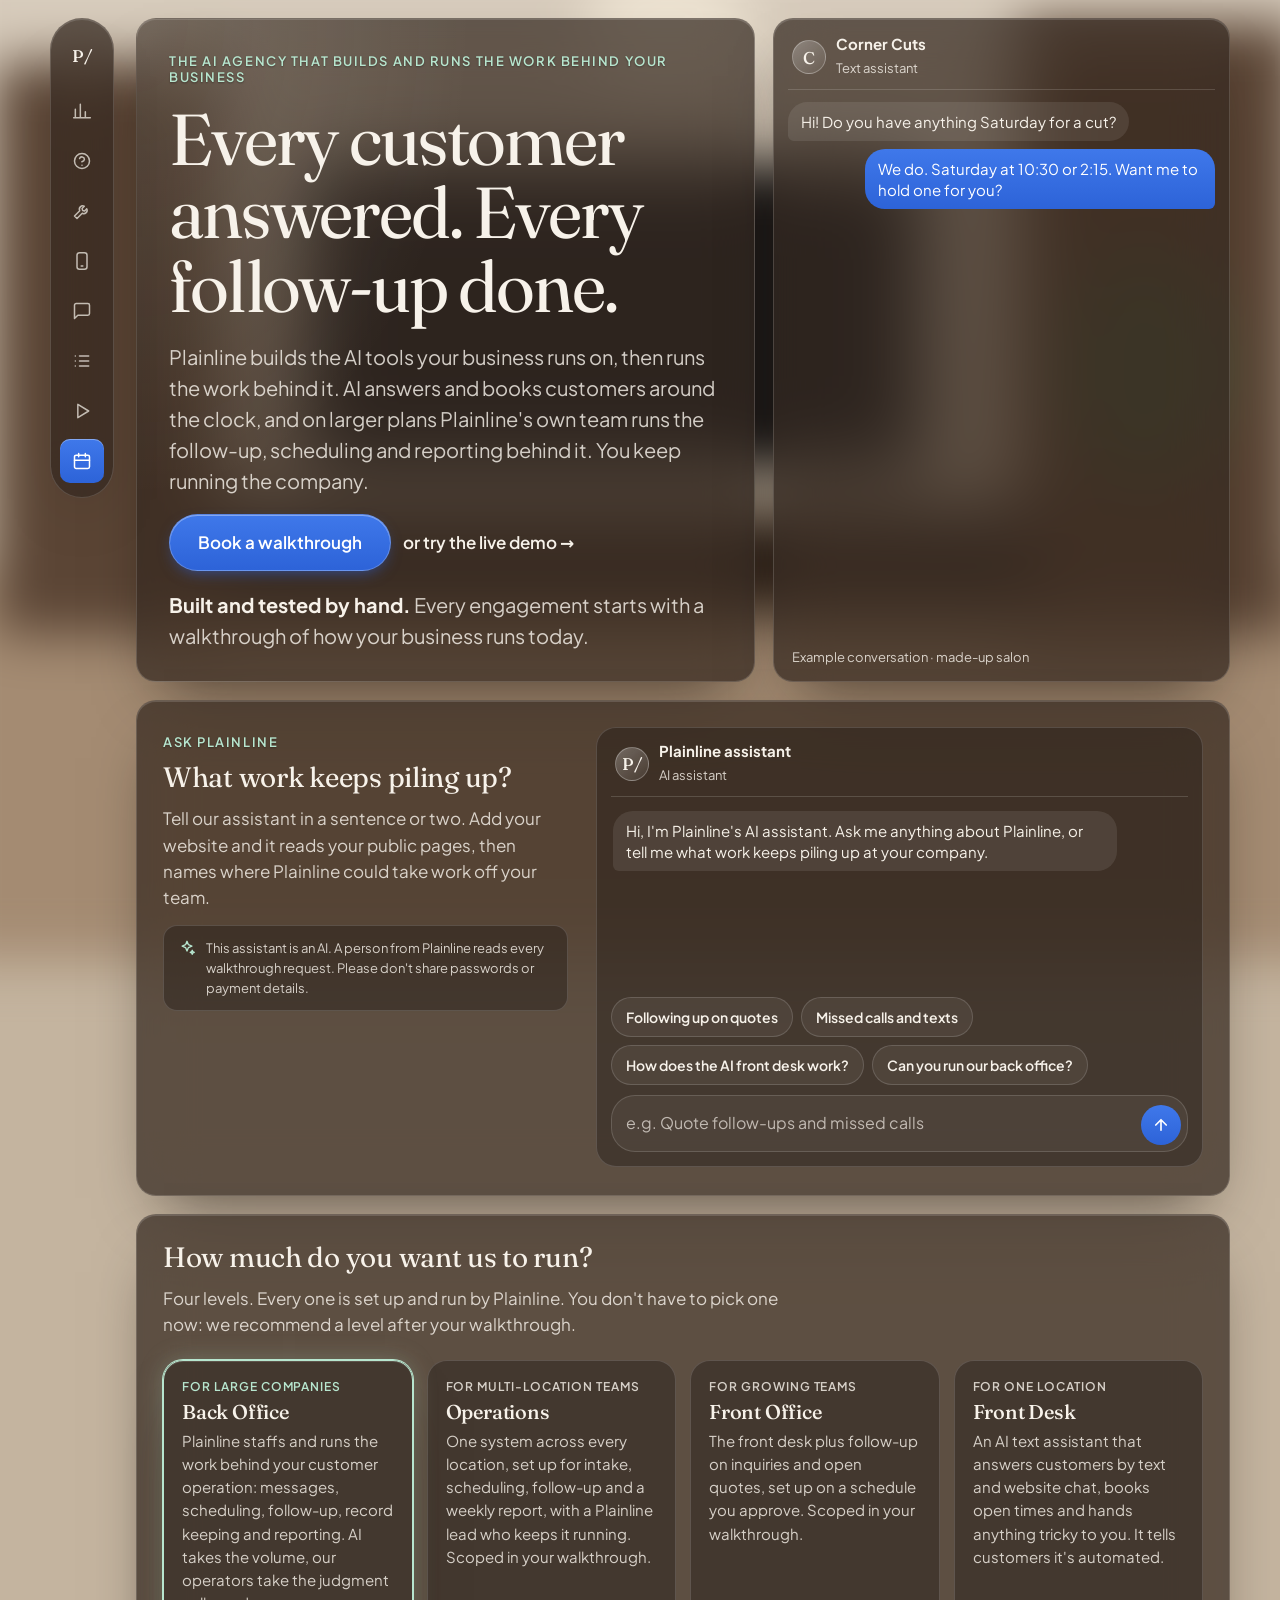
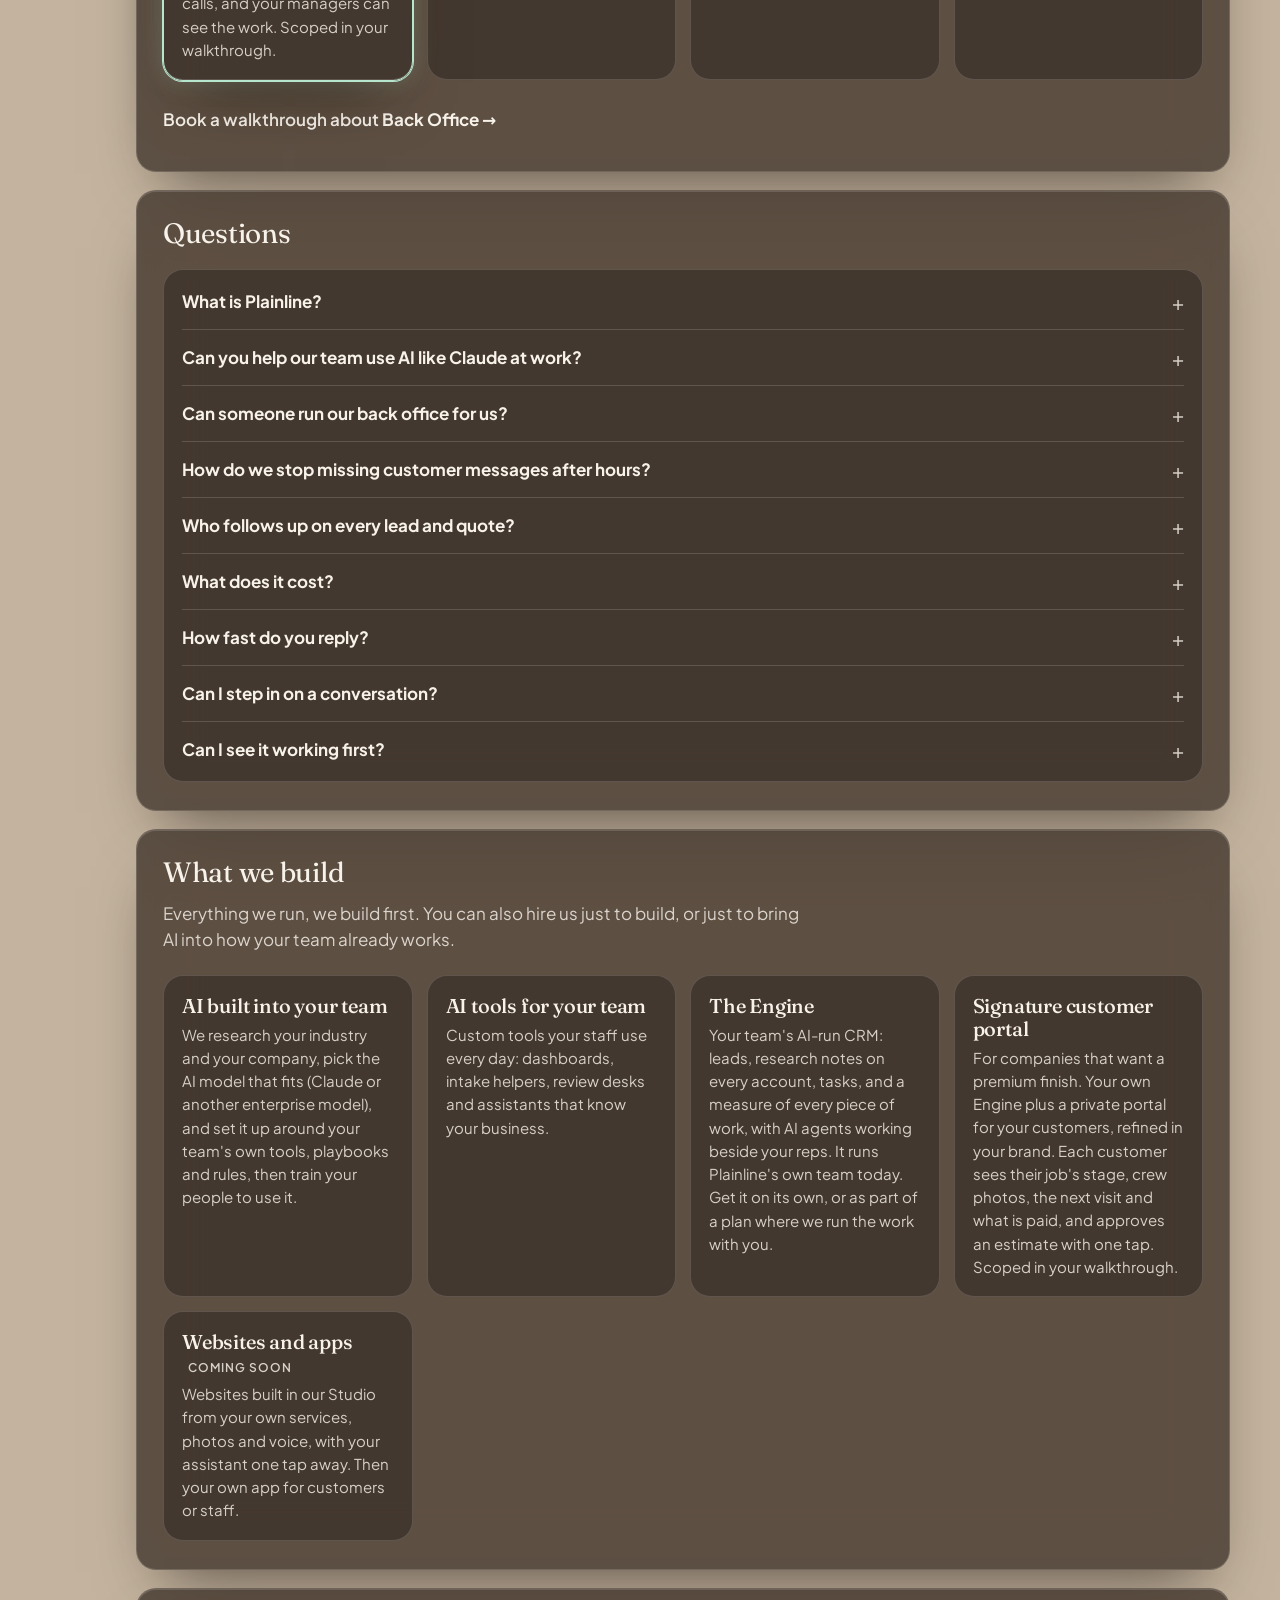
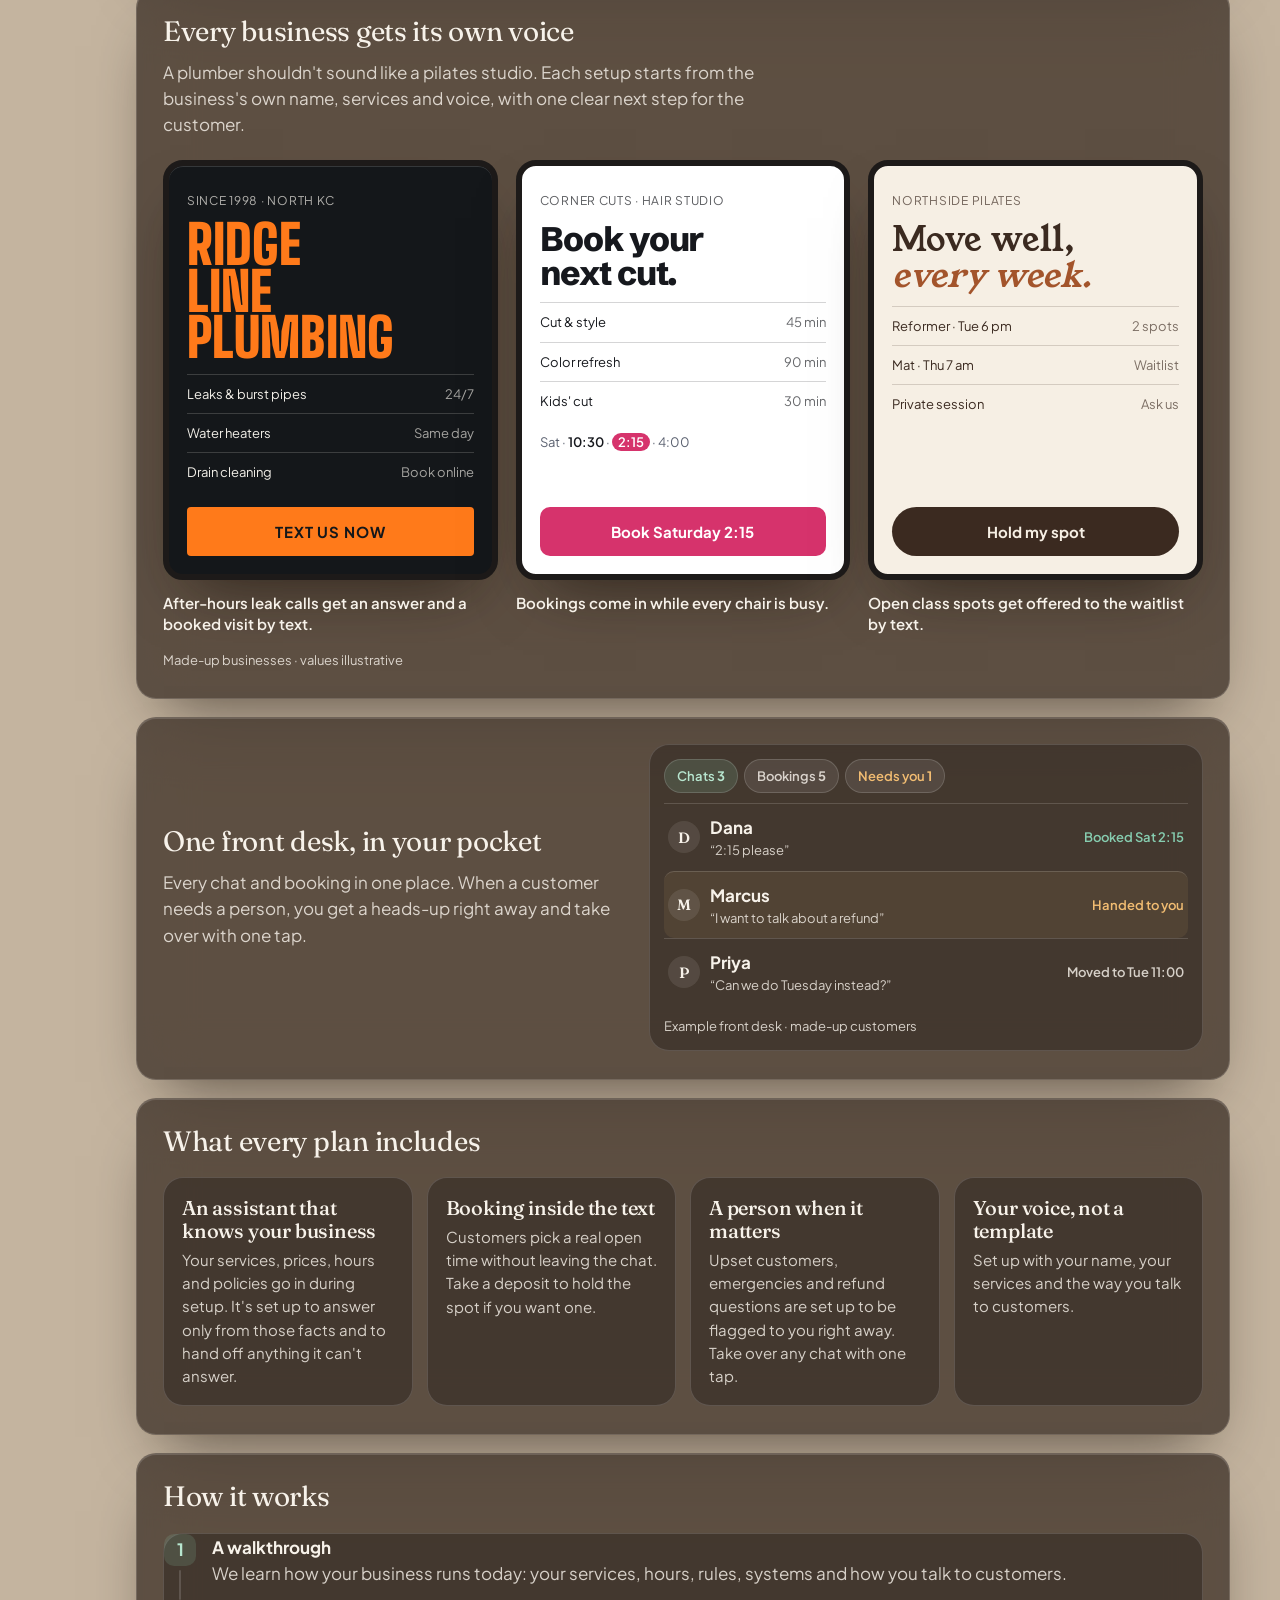
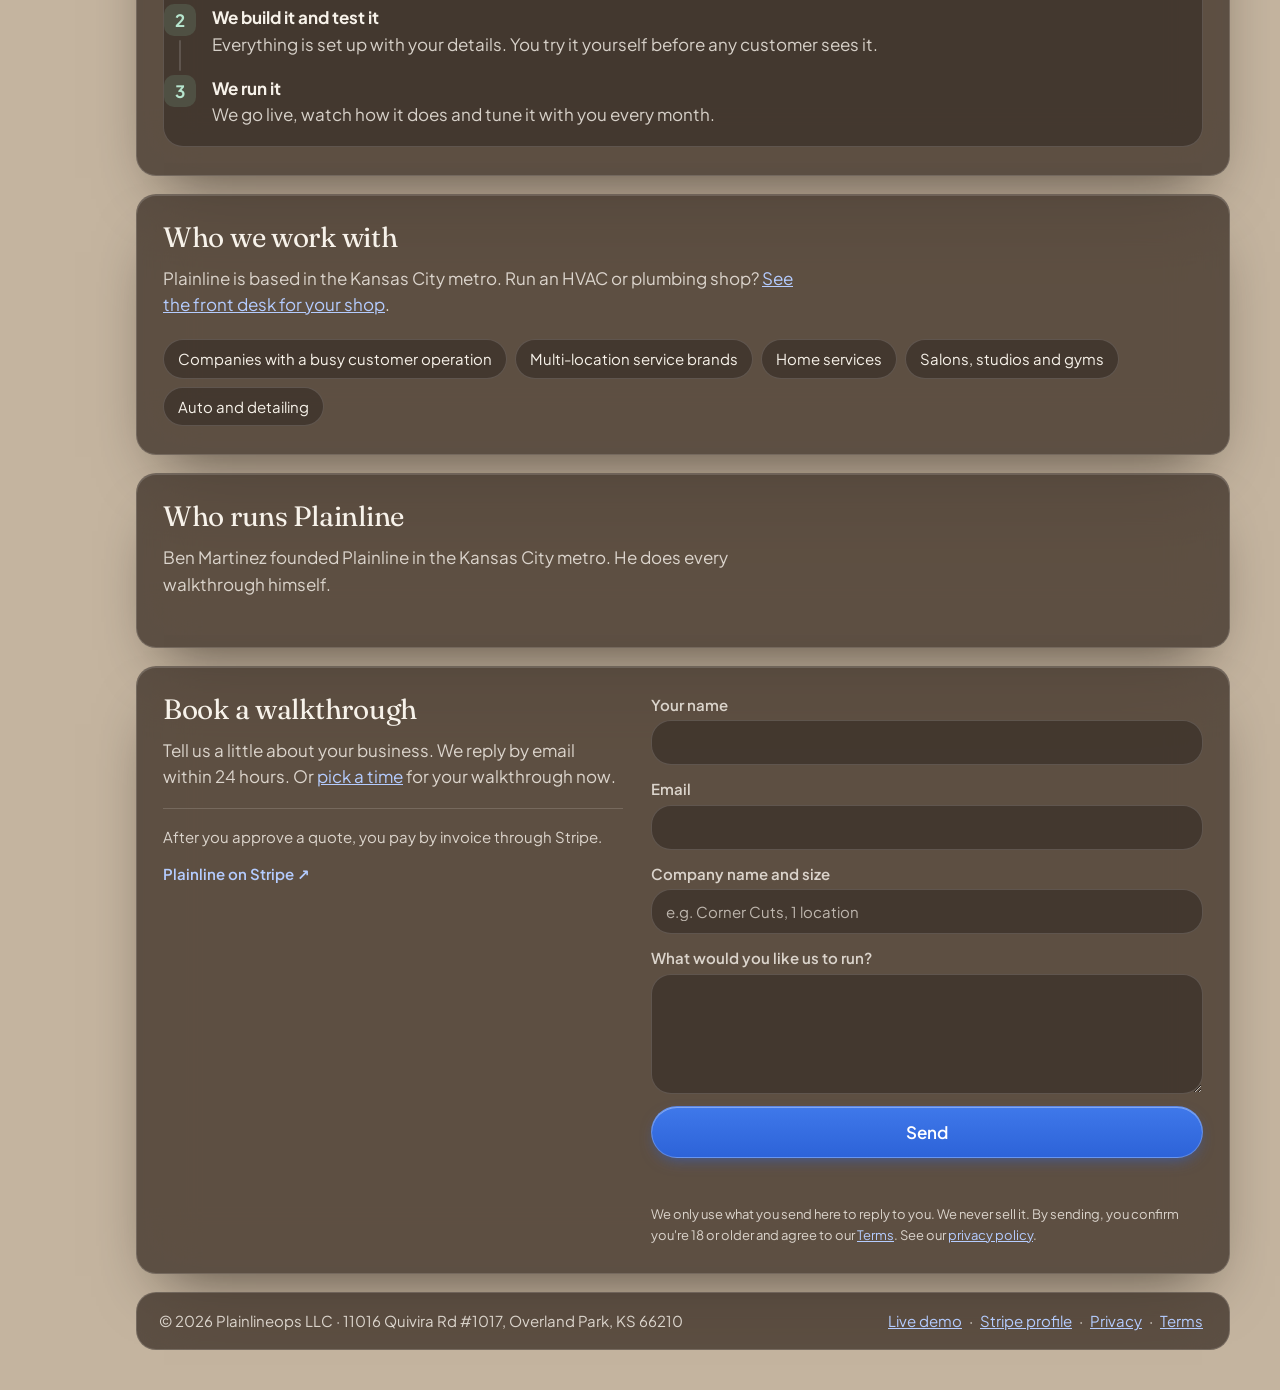
==== index.html @ f8f84204 "Founder block: review fixes (no after-go-live promise, hide tests/ from deploy, site-wide privacy sc" ====
<!doctype html>
<html lang="en">
<head>
<meta charset="utf-8">
<meta name="viewport" content="width=device-width,initial-scale=1,viewport-fit=cover">
<meta name="theme-color" content="#c4b49f" media="(prefers-color-scheme: light)">
<meta name="theme-color" content="#3a3029" media="(prefers-color-scheme: dark)">
<meta name="description" content="Plainline is an AI agency. We build the tools your business runs on and run the work behind it: every customer answered, every follow-up done, from one front desk to a whole back office.">
<link rel="icon" href="data:image/svg+xml,%3Csvg xmlns='http://www.w3.org/2000/svg' viewBox='0 0 32 32'%3E%3Crect width='32' height='32' rx='8' fill='%232d63d8'/%3E%3Cpath d='M9 22V10h7a4 4 0 0 1 0 8h-7' stroke='white' stroke-width='3' fill='none'/%3E%3C/svg%3E">
<title>Plainline · The AI agency that builds and runs your operations</title>
<link rel="canonical" href="https://plainlineops.com/">
<link rel="manifest" href="/manifest.webmanifest">
<link rel="apple-touch-icon" href="/icons/apple-touch-icon.png">
<meta property="og:type" content="website">
<meta property="og:site_name" content="Plainline">
<meta property="og:url" content="https://plainlineops.com/">
<meta property="og:title" content="Plainline · The AI agency that builds and runs your operations">
<meta property="og:description" content="Plainline is an AI agency. We build the tools your business runs on and run the work behind it: every customer answered, every follow-up done, from one front desk to a whole back office.">
<meta property="og:image" content="https://plainlineops.com/og.png">
<meta property="og:image:alt" content="Plainline: AI text assistants for local businesses, set up for you">
<meta name="twitter:card" content="summary_large_image">
<meta name="twitter:title" content="Plainline · The AI agency that builds and runs your operations">
<meta name="twitter:description" content="Plainline is an AI agency. We build the tools your business runs on and run the work behind it: every customer answered, every follow-up done, from one front desk to a whole back office.">
<script defer src="/_vercel/insights/script.js"></script>
<script type="application/ld+json">{"@context":"https://schema.org","@type":"Organization","name":"Plainline","url":"https://plainlineops.com/","logo":"https://plainlineops.com/icons/icon-512.png","sameAs":["https://stripe.com/@plainline"],"founder":{"@type":"Person","name":"Ben Martinez","jobTitle":"Founder"},"areaServed":{"@type":"Place","name":"Kansas City metropolitan area"},"description":"Plainline is an AI agency based in the Kansas City metro. It brings AI into how a company's team works, builds AI tools for businesses (websites and apps are coming next) and runs their customer operations, from an AI front desk for one location to a staffed back office for a large company."}</script>
<!-- Answer engines (ChatGPT, Gemini, Claude) quote these. Keep in step with the Questions section below. -->
<script type="application/ld+json">{"@context":"https://schema.org","@type":"FAQPage","mainEntity":[
{"@type":"Question","name":"What is Plainline?","acceptedAnswer":{"@type":"Answer","text":"Plainline is an AI agency. We bring AI into how your team works and build AI tools for it, and websites and apps are coming next. We also run the work behind your business: for one location, an AI front desk that answers customers by text and website chat and books them into open times; for a large company, a back-office team that Plainline staffs and runs."}},
{"@type":"Question","name":"Can you help our team use AI like Claude at work?","acceptedAnswer":{"@type":"Answer","text":"Yes. We research your industry and your company, pick the AI model that fits your work and your rules (Claude or another enterprise model), and set it up with your team's own tools, playbooks and skills. Then we train your people and keep it current."}},
{"@type":"Question","name":"Can someone run our back office for us?","acceptedAnswer":{"@type":"Answer","text":"Yes. On the Back Office plan, Plainline runs the work for you: answering customers, scheduling, following up on leads and quotes, keeping records current and reporting to your managers. AI handles the volume, Plainline's operators handle the judgment calls, and your managers can see the work. What we run is scoped in your walkthrough."}},
{"@type":"Question","name":"How do we stop missing customer messages after hours?","acceptedAnswer":{"@type":"Answer","text":"Plainline is set up to answer texts and website chats right away, day or night, from your own services, hours and policies. It tells customers it's an automated assistant. Anything it can't answer goes to a person, so customers aren't left waiting."}},
{"@type":"Question","name":"Who follows up on every lead and quote?","acceptedAnswer":{"@type":"Answer","text":"From the Front Office plan up, Plainline does. New inquiries and open quotes get a follow-up on a schedule you approve."}},
{"@type":"Question","name":"What does it cost?","acceptedAnswer":{"@type":"Answer","text":"Every engagement is quoted for your company after a walkthrough and our research on your business. We don't publish prices."}},
{"@type":"Question","name":"How fast do you reply?","acceptedAnswer":{"@type":"Answer","text":"We reply to every message within 24 hours, and often sooner. We answer you by email."}},
{"@type":"Question","name":"Can I step in on a conversation?","acceptedAnswer":{"@type":"Answer","text":"Yes. You can read every conversation and take over any of them. Plainline is also set up to hand off on its own when a customer needs a person."}},
{"@type":"Question","name":"Can I see it working first?","acceptedAnswer":{"@type":"Answer","text":"Yes. The live demo at plainlineops.com/demo lets you text as a customer and watch the front desk side at the same time."}}]}</script>
<link rel="stylesheet" href="/fonts/plainline.css">
<link rel="stylesheet" href="/fonts/voice-bold.css">
<link rel="stylesheet" href="/fonts/voice-clean.css">
<link rel="stylesheet" href="/fonts/voice-warm.css">
<style>:root{--ease:cubic-bezier(.2,.8,.2,1);--t-fast:200ms;--t-panel:320ms}

/* Same tokens as the demo (demo.html) so the site and the demo read as one product.
   Look (Ben, Oct 31): Ben's Desk. Smoked warm glass over a blurred room drawn in CSS (no photos, no AI imagery),
   light ink on the glass, Fraunces headings, blue pill buttons, sage and amber accents. */
:root{
  --wall:#d9cebf; --wall-2:#c4b49f; --wood:#5b4535; --wood-2:#33261d; --floor:#a48b72; --screen:#1d1a19;
  --bg:var(--wall-2); --glass:rgba(52,41,34,.72); --surface:rgba(18,14,12,.34); --sunk:rgba(255,255,255,.09);
  --ink:#f7f2ea; --muted:rgba(247,242,234,.82); --line:rgba(255,255,255,.15); --line-hi:rgba(255,255,255,.28);
  --accent:#3f78ea; --accent-ink:#ffffff; --accent-soft:rgba(134,205,176,.16); --link:#b4ccff;
  --blue:#3f78ea; --blue-2:#2d63d8; --green:#b7e6cf; --warn:#f2bd72; --ok:#86cdb0;
  --rail:rgba(52,41,34,.72); --rail-ink:rgba(247,242,234,.72); --go-ink:#ffffff;
  --blur:blur(28px) saturate(140%);
  --shadow:inset 0 1px 0 rgba(255,255,255,.14),0 30px 60px -28px rgba(20,12,6,.65);
  --shadow-hi:inset 0 1px 0 rgba(255,255,255,.2),0 36px 70px -26px rgba(20,12,6,.8);
  --f-display:"Fraunces", Georgia, "Times New Roman", serif;
  --f-body:"Plus Jakarta Sans", "Segoe UI", system-ui, sans-serif;
}
@media (prefers-color-scheme: dark){:root:not([data-theme="light"]){
  --wall:#4a4038; --wall-2:#3a3029; --wood:#2c211a; --wood-2:#17110d; --floor:#3b2f26; --screen:#0c0b0a;
  --glass:rgba(22,18,16,.66); --surface:rgba(8,6,5,.4); --rail:rgba(22,18,16,.66); color-scheme:dark}}
:root[data-theme="dark"]{
  --wall:#4a4038; --wall-2:#3a3029; --wood:#2c211a; --wood-2:#17110d; --floor:#3b2f26; --screen:#0c0b0a;
  --glass:rgba(22,18,16,.66); --surface:rgba(8,6,5,.4); --rail:rgba(22,18,16,.66); color-scheme:dark}
*{box-sizing:border-box}
body{margin:0;background:var(--bg);color:var(--ink);font-family:var(--f-body);font-size:17px;line-height:1.55;
  padding:18px max(16px,env(safe-area-inset-right,0px)) 40px max(16px,env(safe-area-inset-left,0px))}
/* The room behind the glass: soft shapes, blurred, like Ben's Desk */
.room{position:fixed;inset:-60px;z-index:-1;overflow:hidden;filter:blur(26px);pointer-events:none;background:linear-gradient(180deg,var(--wall) 0%,var(--wall-2) 62%,var(--floor) 62%,var(--floor) 100%)}
.room i{position:absolute;display:block}
.room .shelf-l{left:4%;top:12%;width:16%;height:56%;background:var(--wood);border-radius:10px}
.room .shelf-r{right:3%;top:8%;width:20%;height:60%;background:var(--wood);border-radius:10px}
.room .tv{left:26%;top:22%;width:44%;height:30%;background:var(--screen);border-radius:4px}
.room .console{left:20%;top:56%;width:58%;height:10%;background:var(--wood-2);border-radius:4px}
.room .lamp{left:46%;top:2%;width:12%;height:14%;background:#fff6e4;opacity:.55;border-radius:50%}
.room .plant{right:8%;top:30%;width:12%;height:24%;background:#4e5a3e;border-radius:50%;opacity:.7}
section,.hero,.thread,.rail,.dock,footer{-webkit-backdrop-filter:var(--blur);backdrop-filter:var(--blur)}
a{color:var(--link)}
:focus-visible{outline:2px solid var(--link);outline-offset:2px}
.app{max-width:1180px;margin:0 auto;display:grid;grid-template-columns:64px minmax(0,1fr);gap:22px;align-items:start}
.wrap{min-width:0}
h1,h2,h3{font-family:var(--f-display);font-weight:400;letter-spacing:-.01em;line-height:1.15;margin:0}
/* Rail: a smoked-glass pill of section icons, sticky on the left; a row across the top on a phone */
.rail{position:sticky;top:18px;z-index:5;background:var(--rail);border:1px solid var(--line);border-radius:999px;padding:14px 0;display:flex;flex-direction:column;align-items:center;gap:6px;box-shadow:var(--shadow)}
.rail a{width:44px;height:44px;flex:none;border-radius:10px;display:grid;place-items:center;color:var(--rail-ink);text-decoration:none;position:relative;transition:background-color var(--t-fast),color var(--t-fast)}
.rail a:hover,.rail a:focus-visible{color:var(--ink);background:rgba(255,255,255,.1)}
.rail a.logo{color:var(--ink);font:500 17px var(--f-display);margin-bottom:6px}
.rail a.go{color:var(--go-ink);background:linear-gradient(180deg,var(--blue),var(--blue-2));box-shadow:inset 0 1px 0 rgba(255,255,255,.35)}
.rail a:focus-visible{outline-color:#fff}
.rail svg{width:20px;height:20px}
.rail span{position:absolute;left:54px;white-space:nowrap;background:rgba(20,16,13,.92);color:var(--ink);font:600 13px var(--f-body);padding:5px 10px;border-radius:10px;opacity:0;pointer-events:none;transition:opacity var(--t-fast)}
.rail a:hover span,.rail a:focus-visible span{opacity:1}
/* Short screens: the rail scrolls away with the page so its last icons stay reachable */
@media (min-width:641px) and (max-height:560px){.rail{position:static}}
@media (max-width:640px){
  .app{grid-template-columns:minmax(0,1fr);gap:14px}
  .rail{top:8px;flex-direction:row;justify-content:space-between;gap:2px;padding:6px 10px}
  .rail a{width:40px;height:40px}
  .rail a.logo{margin:0 4px 0 0}
  .rail .wide,.rail span{display:none}
  :root{--below-rail:72px}
}
@media (max-width:360px){.rail a{width:36px;height:36px}}
.btn{display:inline-flex;align-items:center;justify-content:center;gap:10px;min-height:48px;border:1px solid rgba(255,255,255,.22);background:linear-gradient(180deg,var(--blue),var(--blue-2));color:#fff;font:inherit;font-size:17px;font-weight:600;border-radius:999px;padding:12px 24px;text-decoration:none;cursor:pointer;
  box-shadow:inset 0 1px 0 rgba(255,255,255,.35),0 6px 16px -6px rgba(45,99,216,.7)}
.btn.ghost{background:rgba(255,255,255,.08);color:var(--ink);border-color:var(--line);box-shadow:none}
.btn:disabled{opacity:.55;cursor:default}
.hero{padding:34px 32px 30px;display:flex;flex-direction:column;gap:18px;max-width:720px;border-radius:20px;box-shadow:var(--shadow);position:relative;overflow:hidden;border:1px solid var(--line);
  background:radial-gradient(90% 120% at 0% 0%,rgba(255,244,222,.14),transparent 60%),var(--glass)}
.hero p{font-size:20px;color:var(--muted);margin:0}
.cta{display:flex;gap:12px;flex-wrap:wrap}
.slots{font-size:15px;color:var(--muted)} .slots b{color:var(--ink)}
/* Each section is one glass window, like the Desk's; cards inside are a darker pane */
section{margin-top:18px;padding:26px 26px 28px;border-radius:20px;background:var(--glass);border:1px solid var(--line);box-shadow:var(--shadow);scroll-margin-top:var(--below-rail,18px)}
@media (max-width:640px){section{padding:20px 16px 22px;border-radius:20px}}
section > h2{font-size:28px;margin-bottom:20px}
.cards{display:grid;grid-template-columns:repeat(auto-fit,minmax(220px,1fr));gap:14px}
.card,.panel{background:var(--surface);border-radius:20px;padding:18px;border:1px solid var(--line)}
.card{transition:transform var(--t-fast),box-shadow var(--t-fast),border-color var(--t-fast)}
.card:hover{transform:translateY(-3px);border-color:var(--line-hi);background:rgba(255,255,255,.06)}
.card h3{font-size:20px;font-weight:500;margin-bottom:6px}
.soon{font:600 12px var(--f-body);letter-spacing:.08em;text-transform:uppercase;color:var(--muted);margin-left:6px;white-space:nowrap}
.tiers .tag{display:block;font:600 12px var(--f-body);letter-spacing:.08em;text-transform:uppercase;color:var(--muted);margin-bottom:6px}
/* Level picker: one green ring glides to the level a visitor taps, hovers or arrows to */
.tiers{position:relative}
.tiers .card{cursor:pointer}
.tiers .card:hover{transform:none}
.tiers .on .tag{color:var(--green)}
.tiers .ring{position:absolute;left:0;top:0;border-radius:20px;border:1px solid var(--green);box-shadow:0 0 0 1px var(--green),0 0 24px rgba(183,230,207,.25),var(--shadow);pointer-events:none;z-index:1;transition:transform var(--t-panel) var(--spring),width var(--t-panel) var(--spring),height var(--t-panel) var(--spring)}
.tiers .card:focus-visible{outline:2px solid var(--green);outline-offset:3px}
.pick{margin:16px 0 0} .pick .quiet{display:inline-block;padding:10px 0}
.card p{margin:0;color:var(--muted);font-size:15px}
.steps{counter-reset:s;list-style:none;padding:0;margin:0}
.steps li{counter-increment:s;position:relative;padding:0 0 18px 48px}
.steps li::before{content:counter(s);position:absolute;left:0;top:0;width:32px;height:32px;border-radius:10px;background:var(--accent-soft);color:var(--green);display:grid;place-items:center;font-weight:700}
.steps b{display:block}
.steps span{color:var(--muted)}
.who{display:flex;flex-wrap:wrap;gap:8px}
.who span{background:var(--surface);border:1px solid var(--line);border-radius:999px;padding:7px 14px;font-size:15px}
.faq{display:grid;padding-block:4px}
.faq details+details{border-top:1px solid var(--line)}
.faq summary{font-weight:700;min-height:44px;padding:12px 0;cursor:pointer;display:flex;align-items:center;gap:12px;list-style:none}
.faq summary::-webkit-details-marker{display:none}
.faq summary::after{content:"+";margin-left:auto;font-weight:400;font-size:20px;color:var(--muted)}
.faq details[open] summary::after{content:"\2212"}
.faq details p{margin:0 0 14px;color:var(--muted)}
.contact{display:grid;grid-template-columns:minmax(0,1fr) minmax(0,1.2fr);gap:28px;align-items:start}
@media (max-width:760px){.contact{grid-template-columns:minmax(0,1fr)}}
form{display:flex;flex-direction:column;gap:12px}
label{display:flex;flex-direction:column;gap:4px;font-size:15px;font-weight:600;color:var(--muted)}
input,textarea{min-height:44px;font:inherit;color:var(--ink);border:1px solid var(--line);border-radius:20px;padding:10px 14px;background:var(--surface);font-weight:400;transition:border-color var(--t-fast),box-shadow var(--t-fast)}
input::placeholder,textarea::placeholder{color:rgba(247,242,234,.68)}
input:focus,textarea:focus{outline:none;border-color:var(--blue);box-shadow:0 0 0 4px rgba(76,140,246,.25)}
textarea{min-height:120px;resize:vertical}
.hp{position:absolute;left:-9999px;width:1px;height:1px;overflow:hidden}
#formMsg{font-size:15px;min-height:1.5em;margin:0}
#formMsg.ok{color:var(--ok)} #formMsg.err{color:var(--warn)}
.fine{font-size:13px;color:var(--muted);margin:0}
.billing{display:flex;flex-wrap:wrap;align-items:center;gap:4px 10px;margin:18px 0 0;padding-top:16px;border-top:1px solid var(--line);font-size:15px;color:var(--muted)}
.billing a{display:inline-flex;align-items:center;min-height:44px;font-weight:600;color:var(--link);text-decoration:none}
.billing a:hover,.billing a:focus-visible{text-decoration:underline}
footer{border:1px solid var(--line);background:var(--glass);border-radius:20px;margin-top:18px;padding:6px 22px;font-size:15px;color:var(--muted);display:flex;justify-content:space-between;align-items:center;gap:12px;flex-wrap:wrap}
footer a{display:inline-flex;align-items:center;min-height:44px;padding:0 4px}
/* Hero: one oversized wordmark against a tiny kicker; one button */
.kicker{font:600 13px var(--f-body);letter-spacing:.12em;text-transform:uppercase;color:var(--green);text-shadow:0 1px 2px rgba(0,0,0,.35)}
.hero h1{display:flex;flex-direction:column;gap:10px}
.hero h1 .mark{position:absolute;width:1px;height:1px;overflow:hidden;clip-path:inset(50%);white-space:nowrap}
.hero h1 .line{font-size:clamp(36px,6.4vw,72px);line-height:1.02;letter-spacing:-.03em}
.btn.big{min-height:52px;padding:14px 28px;font-size:17px}
.quiet{display:inline-flex;align-items:center;min-height:44px;font-weight:600;color:var(--ink);text-decoration:none}
.quiet:hover{color:var(--link)}
.lede{color:var(--muted);margin:-8px 0 22px;max-width:640px}
/* Example client sites: three phones, three different looks */
.phones{display:grid;grid-template-columns:repeat(3,minmax(0,1fr));gap:18px;align-items:start}
@media (max-width:860px){.phones{grid-template-columns:minmax(0,1fr);max-width:340px;margin:0 auto}}
.phone{margin:0;display:flex;flex-direction:column;gap:12px}
.phone figcaption{font-size:15px;font-weight:600;line-height:1.4}
.screen{height:420px;border-radius:20px;padding:26px 18px 18px;display:flex;flex-direction:column;gap:12px;overflow:hidden;
  border:6px solid #1d1a19;box-shadow:var(--shadow)}
.p-top{font-size:12px;letter-spacing:.06em;text-transform:uppercase;opacity:.7}
.p-mark{font-weight:400;line-height:.9}
.p-list{list-style:none;margin:0;padding:0;font-size:13px;display:flex;flex-direction:column}
.p-list li{display:flex;justify-content:space-between;gap:8px;padding:9px 0;border-top:1px solid currentColor;border-color:color-mix(in srgb,currentColor 18%,transparent)}
.p-list span{opacity:.65;white-space:nowrap}
.p-cta{margin-top:auto;text-align:center;font-weight:700;font-size:15px;padding:13px;border-radius:10px}
.p-bold .screen{background:#14171a;color:#f2efe8}
.p-bold .p-mark{font:900 54px/.86 "Big Shoulders Display","Arial Narrow",sans-serif;text-transform:uppercase;color:#ff7a1a}
.p-bold .p-cta{background:#ff7a1a;color:#14171a;border-radius:4px;text-transform:uppercase;letter-spacing:.06em}
.p-clean .screen{background:#fff;color:#16181d}
.p-clean .p-mark{font:800 34px/1 "Schibsted Grotesk",system-ui,sans-serif;letter-spacing:-.03em}
.p-slot{font-size:13px;color:#5b6170}.p-slot b{font-weight:600;color:#16181d}.p-slot b.on{background:#d6336c;color:#fff;border-radius:10px;padding:1px 6px}
.p-clean .p-cta{background:#d6336c;color:#fff}
.p-warm .screen{background:#f6efe4;color:#3b2a20}
.p-warm .p-mark{font:400 34px/1.05 "Young Serif",Georgia,serif}.p-warm .p-mark i{color:#a3542b}
.p-warm .p-cta{background:#3b2a20;color:#f6efe4;border-radius:999px}
.looks > .fine{margin-top:16px}
/* Front desk teaser */
.desk{display:grid;grid-template-columns:minmax(0,.9fr) minmax(0,1.1fr);gap:32px;align-items:center}
@media (max-width:760px){.desk{grid-template-columns:minmax(0,1fr)}}
.desk h2{font-size:28px;margin-bottom:20px}
.board{margin:0;background:var(--surface);border:1px solid var(--line);border-radius:20px;padding:14px;display:flex;flex-direction:column;gap:10px}
.b-tabs{display:flex;gap:6px;flex-wrap:wrap;font-size:13px;font-weight:600}
.b-tabs span{padding:6px 12px;border-radius:999px;background:var(--sunk);color:var(--muted);border:1px solid var(--line)}
.b-tabs span.on{background:var(--accent-soft);color:var(--green)}
.b-tabs span.alert{color:var(--warn)}
.board ul{list-style:none;margin:0;padding:0}
.board li{display:grid;grid-template-columns:auto minmax(0,1fr) auto;gap:10px;align-items:center;padding:10px 4px;border-top:1px solid var(--line)}
.board li i{width:32px;height:32px;border-radius:50%;display:grid;place-items:center;font:700 15px var(--f-display);font-style:normal;background:var(--sunk)}
.board li div{min-width:0;display:flex;flex-direction:column}
.board li span{font-size:13px;color:var(--muted);overflow:hidden;text-overflow:ellipsis;white-space:nowrap}
.board li em{font-style:normal;font-size:13px;font-weight:600;color:var(--muted);text-align:right}
.board li em.ok{color:var(--ok)}.board li em.warn{color:var(--warn)}
.board li.hot{background:color-mix(in srgb,var(--warn) 8%,transparent);border-radius:10px}
@media (max-width:420px){.board li{grid-template-columns:auto minmax(0,1fr)}.board li em{grid-column:2;text-align:left}}
/* Motion: one orchestrated moment (the hero conversation) plus feedback on press. Springy ease, never on reduced motion. */
:root{--spring:cubic-bezier(.2,.8,.2,1);--ease-out:cubic-bezier(.2,.8,.2,1)}
.btn{transition:transform var(--t-panel) var(--spring),box-shadow var(--t-fast) var(--ease-out),background var(--t-fast),border-color var(--t-fast)}
.btn:hover{transform:translateY(-1px);background:linear-gradient(180deg,#4c8cf6,var(--blue-2));box-shadow:inset 0 1px 0 rgba(255,255,255,.35),0 10px 22px -8px rgba(45,99,216,.8)}
.btn.ghost:hover{background:rgba(255,255,255,.16);border-color:var(--line-hi);box-shadow:none}
.btn:active{transform:scale(.96);transition-duration:.08s}
.hero-grid{display:grid;grid-template-columns:minmax(0,1.15fr) minmax(0,.85fr);gap:18px;align-items:stretch}
.hero-grid .hero{max-width:none}
@media (max-width:860px){.hero-grid{grid-template-columns:minmax(0,1fr);gap:14px}}
@media (max-width:640px){.hero{padding:24px 20px 22px}}
.hero .kicker,.hero h1,.hero > p,.hero .cta{animation:rise .8s var(--ease-out) both}
.hero > p{animation-delay:.08s}.hero .cta{animation-delay:.16s}
@keyframes rise{from{opacity:0;transform:translateY(14px)}}
.thread{background:var(--glass);border:1px solid var(--line);border-radius:20px;padding:16px 14px 14px;box-shadow:var(--shadow);display:flex;flex-direction:column;gap:8px;min-height:380px;margin:0}
#msgs{display:contents}
.thread-top{display:flex;align-items:center;gap:10px;padding:0 4px 10px;border-bottom:1px solid var(--line);margin-bottom:4px}
.thread-top i{width:34px;height:34px;border-radius:50%;background:linear-gradient(140deg,rgba(255,255,255,.28),rgba(255,255,255,.06));border:1px solid var(--line-hi);color:var(--ink);display:grid;place-items:center;font:500 17px var(--f-display);font-style:normal}
.thread-top b{display:block;font-size:15px;line-height:1.2}
.thread-top small{color:var(--muted);font-size:13px}
.thread-top button{margin-left:auto;min-height:44px;min-width:44px;border:0;background:none;color:var(--muted);font:inherit;font-size:13px;cursor:pointer;border-radius:10px}
.thread-top button:hover{color:var(--ink)}
.msg{max-width:82%;padding:9px 13px;border-radius:20px;font-size:15px;line-height:1.4;transform-origin:var(--o,0 100%)}
.msg.in{align-self:flex-start;background:var(--sunk);border-bottom-left-radius:6px}
.msg.out{align-self:flex-end;background:linear-gradient(180deg,var(--blue),var(--blue-2));color:#fff;border-bottom-right-radius:6px;--o:100% 100%}
.msg.typing{display:flex;gap:4px;padding:12px 14px}
.msg.typing span{width:6px;height:6px;border-radius:50%;background:var(--muted);animation:dot 1s infinite}
.msg.typing span:nth-child(2){animation-delay:.15s}.msg.typing span:nth-child(3){animation-delay:.3s}
@keyframes dot{0%,60%,100%{opacity:.3;transform:none}30%{opacity:1;transform:translateY(-3px)}}
.booked{align-self:flex-end;display:flex;align-items:center;gap:8px;font-size:13px;font-weight:600;color:var(--ok);background:rgba(134,205,176,.14);border-radius:999px;padding:6px 12px 6px 8px}
.booked svg{width:18px;height:18px}
.pop{animation:pop .55s var(--spring) both}
@keyframes pop{from{opacity:0;transform:scale(.6) translateY(8px)}}
.thread-note{margin:auto 4px 0;font-size:13px;color:var(--muted)}
/* How it works is a real sequence: each number lights up as you scroll, where the browser supports it */
.steps li::after{content:"";position:absolute;left:15px;top:36px;bottom:4px;width:2px;background:var(--line);border-radius:2px}
.steps li:last-child::after{display:none}
@supports (animation-timeline:view()){
  .steps li::before{animation:stepOn linear both;animation-timeline:view();animation-range:entry 40% cover 45%}
  @keyframes stepOn{from{background:var(--sunk);color:var(--muted)}}
}
/* Phone: a small sticky bar keeps the two actions in reach */
.dock{display:none}
@media (max-width:640px){
  .dock{display:flex;gap:8px;position:fixed;left:12px;right:12px;bottom:calc(12px + env(safe-area-inset-bottom,0px));z-index:10;padding:8px;border-radius:999px;background:var(--glass);border:1px solid var(--line);box-shadow:var(--shadow);transition:transform var(--t-panel) var(--spring),opacity var(--t-panel),visibility var(--t-fast)}
  .dock .btn{flex:1;padding:10px 8px;font-size:15px;white-space:nowrap}
  .dock.away{transform:translateY(140%);opacity:0;visibility:hidden;transition-delay:0s,0s,.45s}
  body{padding-bottom:calc(96px + env(safe-area-inset-bottom,0px))}
  .hero p{font-size:17px}
}
/* Walkthrough chat: an AI assistant asks what work piles up, can read the visitor's website, ends with Book a walkthrough */
.ask{display:grid;grid-template-columns:minmax(0,.8fr) minmax(0,1.2fr);gap:28px;align-items:start}
@media (max-width:860px){.ask{grid-template-columns:minmax(0,1fr);gap:18px}}
.ask h2{font-size:28px;margin:8px 0 12px}
.ask .lede{margin:0 0 14px}
.ask-ai{display:flex;gap:10px;align-items:flex-start;font-size:13px;color:var(--muted);margin:0;padding:12px 14px;border-radius:14px;background:var(--surface);border:1px solid var(--line)}
.ask-ai svg{width:18px;height:18px;flex:none;color:var(--green);margin-top:1px}
.chat{background:var(--surface);border:1px solid var(--line);border-radius:20px;padding:14px;display:flex;flex-direction:column;gap:10px;min-width:0}
.chat .thread-top{margin:0}
.chat-log{display:flex;flex-direction:column;gap:8px;min-height:180px;max-height:min(440px,60vh);overflow-y:auto;overscroll-behavior:contain;padding:4px 2px;scroll-behavior:smooth}
.chat-log .msg{max-width:88%;white-space:pre-wrap;overflow-wrap:anywhere}
.chat-log .note{align-self:center;font-size:13px;color:var(--muted);text-align:center;max-width:90%}
.chat-chips{display:flex;flex-wrap:wrap;gap:8px}
.chat-chips:empty{display:none}
.chat-chips button{min-height:40px;padding:8px 14px;border-radius:999px;border:1px solid var(--line);background:rgba(255,255,255,.06);color:var(--ink);font:600 14px var(--f-body);cursor:pointer;transition:background-color var(--t-fast),border-color var(--t-fast),transform var(--t-panel) var(--spring)}
.chat-chips button:hover{background:rgba(255,255,255,.14);border-color:var(--line-hi)}
.chat-chips button:active{transform:scale(.96)}
.chat-chips button.go{background:linear-gradient(180deg,var(--blue),var(--blue-2));border-color:rgba(255,255,255,.22);color:#fff}
form.chat-in{flex-direction:row;align-items:flex-end;gap:8px;padding:6px 6px 6px 14px;border:1px solid var(--line);border-radius:24px;background:rgba(255,255,255,.05);transition:border-color var(--t-fast),box-shadow var(--t-fast)}
form.chat-in:focus-within{border-color:var(--blue);box-shadow:0 0 0 4px rgba(76,140,246,.25)}
.chat-in textarea{flex:1;min-height:40px;max-height:140px;resize:none;border:0;background:none;padding:9px 0;border-radius:0;box-shadow:none!important;font-size:16px}
.chat-in button{flex:none;width:40px;height:40px;border-radius:50%;border:0;display:grid;place-items:center;background:linear-gradient(180deg,var(--blue),var(--blue-2));color:#fff;cursor:pointer;transition:transform var(--t-panel) var(--spring),opacity var(--t-fast)}
.chat-in button:active{transform:scale(.92)}
.chat-in button:disabled{opacity:.45;cursor:default}
.chat-in svg{width:18px;height:18px}
form.chat-book{gap:10px;padding:14px;border-radius:16px;background:rgba(255,255,255,.05);border:1px solid var(--line-hi)}
.chat-book h3{font-size:20px;font-weight:500}
.chat-book .row{display:grid;grid-template-columns:1fr 1fr;gap:10px}
@media (max-width:520px){.chat-book .row{grid-template-columns:1fr}}
.chat-book p{margin:0}
#bookMsg{font-size:14px;min-height:1.4em}
#bookMsg.err{color:var(--warn)}
.chat [hidden]{display:none!important}
.sr{position:absolute;width:1px;height:1px;overflow:hidden;clip-path:inset(50%);white-space:nowrap}
@media (prefers-reduced-motion:reduce){*,*::before,*::after{animation:none!important;transition:none!important}}
</style>
</head>
<body>
<div class="room" aria-hidden="true"><i class="shelf-l"></i><i class="shelf-r"></i><i class="tv"></i><i class="console"></i><i class="lamp"></i><i class="plant"></i></div>
<div class="app">
  <nav class="rail" aria-label="Sections">
    <a class="logo" href="#top" aria-label="Plainline, back to top">P/</a>
    <a href="#plans" aria-label="Plans"><svg viewBox="0 0 24 24" fill="none" stroke="currentColor" stroke-width="1.8" stroke-linecap="round" stroke-linejoin="round" aria-hidden="true"><path d="M4 20V10M10 20V4M16 20v-7M22 20H2"/></svg><span aria-hidden="true">Plans</span></a>
    <a href="#faq" aria-label="Questions"><svg viewBox="0 0 24 24" fill="none" stroke="currentColor" stroke-width="1.8" stroke-linecap="round" stroke-linejoin="round" aria-hidden="true"><circle cx="12" cy="12" r="9"/><path d="M9.1 9a3 3 0 0 1 5.8 1c0 2-3 3-3 3M12 17h.01"/></svg><span aria-hidden="true">Questions</span></a>
    <a href="#build" aria-label="What we build"><svg viewBox="0 0 24 24" fill="none" stroke="currentColor" stroke-width="1.8" stroke-linecap="round" stroke-linejoin="round" aria-hidden="true"><path d="M14.7 6.3a4 4 0 0 0-5.4 5.4L3 18l3 3 6.3-6.3a4 4 0 0 0 5.4-5.4l-2.6 2.6-2.4-.6-.6-2.4z"/></svg><span aria-hidden="true">What we build</span></a>
    <a href="#looks" class="wide" aria-label="Your own voice"><svg viewBox="0 0 24 24" fill="none" stroke="currentColor" stroke-width="1.8" stroke-linecap="round" stroke-linejoin="round" aria-hidden="true"><rect x="6" y="2" width="12" height="20" rx="3"/><path d="M11 18h2"/></svg><span aria-hidden="true">Your own voice</span></a>
    <a href="#desk" aria-label="Your front desk"><svg viewBox="0 0 24 24" fill="none" stroke="currentColor" stroke-width="1.8" stroke-linecap="round" stroke-linejoin="round" aria-hidden="true"><path d="M21 15a2 2 0 0 1-2 2H7l-4 4V5a2 2 0 0 1 2-2h14a2 2 0 0 1 2 2z"/></svg><span aria-hidden="true">Your front desk</span></a>
    <a href="#how" class="wide" aria-label="How it works"><svg viewBox="0 0 24 24" fill="none" stroke="currentColor" stroke-width="1.8" stroke-linecap="round" stroke-linejoin="round" aria-hidden="true"><path d="M9 6h11M9 12h11M9 18h11M4 6h.01M4 12h.01M4 18h.01"/></svg><span aria-hidden="true">How it works</span></a>
    <a href="/demo" aria-label="Live demo"><svg viewBox="0 0 24 24" fill="none" stroke="currentColor" stroke-width="1.8" stroke-linecap="round" stroke-linejoin="round" aria-hidden="true"><path d="M7 4v16l13-8z"/></svg><span aria-hidden="true">Live demo</span></a>
    <a href="#contact" class="go" aria-label="Book a walkthrough"><svg viewBox="0 0 24 24" fill="none" stroke="currentColor" stroke-width="1.8" stroke-linecap="round" stroke-linejoin="round" aria-hidden="true"><rect x="3" y="5" width="18" height="16" rx="2"/><path d="M16 3v4M8 3v4M3 11h18"/></svg><span aria-hidden="true">Book a walkthrough</span></a>
  </nav>
<div class="wrap" id="top">

  <div class="hero-grid">
  <header class="hero">
    <span class="kicker">The AI agency that builds and runs the work behind your business</span>
    <h1><span class="mark">Plainline</span> <span class="line">Every customer answered. Every follow-up done.</span></h1>
    <p>Plainline builds the AI tools your business runs on, then runs the work behind it. AI answers and books customers around the clock, and on larger plans Plainline's own team runs the follow-up, scheduling and reporting behind it. You keep running the company.</p>
    <div class="cta"><a class="btn big" href="#contact">Book a walkthrough</a><a class="quiet" href="/demo">or try the live demo →</a></div>
    <p class="slots"><b>Built and tested by hand.</b> Every engagement starts with a walkthrough of how your business runs today.</p>
  </header>
  <figure class="thread" id="thread" aria-label="Example text conversation between a customer and a salon's Plainline assistant">
    <div class="thread-top"><i aria-hidden="true">C</i><div><b>Corner Cuts</b><small>Text assistant</small></div><button type="button" id="replay" hidden>Replay</button></div>
    <div id="msgs"></div>
    <figcaption class="thread-note">Example conversation · made-up salon</figcaption>
  </figure>
  </div>

  <section id="ask" class="ask" aria-labelledby="askTitle">
    <div>
      <span class="kicker">Ask Plainline</span>
      <h2 id="askTitle">What work keeps piling up?</h2>
      <p class="lede">Tell our assistant in a sentence or two. Add your website and it reads your public pages, then names where Plainline could take work off your team.</p>
      <p class="ask-ai"><svg viewBox="0 0 24 24" fill="none" stroke="currentColor" stroke-width="1.8" stroke-linecap="round" stroke-linejoin="round" aria-hidden="true"><path d="M12 3l1.9 4.6L18.5 9.5l-4.6 1.9L12 16l-1.9-4.6L5.5 9.5l4.6-1.9z"/><path d="M19 15l.8 1.9 1.9.8-1.9.8L19 20.4l-.8-1.9-1.9-.8 1.9-.8z"/></svg><span>This assistant is an AI. A person from Plainline reads every walkthrough request. Please don't share passwords or payment details.</span></p>
    </div>
    <div class="chat" id="chat">
      <div class="thread-top"><i aria-hidden="true">P/</i><div><b>Plainline assistant</b><small>AI assistant</small></div><button type="button" id="chatReset" hidden>Start over</button></div>
      <div class="chat-log" id="chatLog" role="log" aria-live="polite" aria-label="Chat with Plainline's AI assistant"></div>
      <div class="chat-chips" id="chatChips"></div>
      <form class="chat-book" id="chatBook" hidden novalidate>
        <h3>Book a walkthrough</h3>
        <p class="fine">We send this chat with your request. We reply by email within 24 hours.</p>
        <div class="row"><label>Your name<input name="name" required maxlength="200" autocomplete="name"></label><label>Email<input name="email" type="email" required maxlength="320" autocomplete="email"></label></div>
        <label class="hp" aria-hidden="true">Leave this empty<input name="website" tabindex="-1" autocomplete="off"></label>
        <button class="btn" id="bookBtn">Book a walkthrough</button>
        <p id="bookMsg" role="status" aria-live="polite"></p>
        <p class="fine">By sending, you confirm you're 18 or older and agree to our <a href="/terms">Terms</a>. See our <a href="/privacy">privacy policy</a>.</p>
      </form>
      <form class="chat-in" id="chatIn"><label class="sr" for="chatText">Your message</label><textarea id="chatText" rows="1" maxlength="800" placeholder="e.g. Quote follow-ups and missed calls" enterkeyhint="send"></textarea><button id="chatSend" aria-label="Send"><svg viewBox="0 0 24 24" fill="none" stroke="currentColor" stroke-width="2.2" stroke-linecap="round" stroke-linejoin="round" aria-hidden="true"><path d="M12 19V5M5 12l7-7 7 7"/></svg></button></form>
    </div>
  </section>

  <section id="plans">
    <h2>How much do you want us to run?</h2>
    <p class="lede">Four levels. Every one is set up and run by Plainline. You don't have to pick one now: we recommend a level after your walkthrough.</p>
    <div class="cards tiers" role="radiogroup" aria-label="Pick a level">
      <i class="ring" aria-hidden="true"></i>
      <div class="card on" role="radio" tabindex="0" aria-checked="true"><span class="tag">For large companies</span><h3>Back Office</h3><p>Plainline staffs and runs the work behind your customer operation: messages, scheduling, follow-up, record keeping and reporting. AI takes the volume, our operators take the judgment calls, and your managers can see the work. Scoped in your walkthrough.</p></div>
      <div class="card" role="radio" tabindex="-1" aria-checked="false"><span class="tag">For multi-location teams</span><h3>Operations</h3><p>One system across every location, set up for intake, scheduling, follow-up and a weekly report, with a Plainline lead who keeps it running. Scoped in your walkthrough.</p></div>
      <div class="card" role="radio" tabindex="-1" aria-checked="false"><span class="tag">For growing teams</span><h3>Front Office</h3><p>The front desk plus follow-up on inquiries and open quotes, set up on a schedule you approve. Scoped in your walkthrough.</p></div>
      <div class="card" role="radio" tabindex="-1" aria-checked="false"><span class="tag">For one location</span><h3>Front Desk</h3><p>An AI text assistant that answers customers by text and website chat, books open times and hands anything tricky to you. It tells customers it's automated.</p></div>
    </div>
    <p class="pick"><a class="quiet" href="#contact" id="pickGo">Book a walkthrough about <b>Back Office</b>&nbsp;→</a></p>
  </section>

  <section id="faq">
    <h2>Questions</h2>
    <div class="faq panel">
      <details><summary>What is Plainline?</summary><p>Plainline is an AI agency. We bring AI into how your team works and build AI tools for it, and websites and apps are coming next. We also run the work behind your business: for one location, an AI front desk that answers customers by text and website chat and books them into open times; for a large company, a back-office team that Plainline staffs and runs.</p></details>
      <details><summary>Can you help our team use AI like Claude at work?</summary><p>Yes. We research your industry and your company, pick the AI model that fits your work and your rules (Claude or another enterprise model), and set it up with your team's own tools, playbooks and skills. Then we train your people and keep it current.</p></details>
      <details><summary>Can someone run our back office for us?</summary><p>Yes. On the Back Office plan, Plainline runs the work for you: answering customers, scheduling, following up on leads and quotes, keeping records current and reporting to your managers. AI handles the volume, Plainline's operators handle the judgment calls, and your managers can see the work. What we run is scoped in your walkthrough.</p></details>
      <details><summary>How do we stop missing customer messages after hours?</summary><p>Plainline is set up to answer texts and website chats right away, day or night, from your own services, hours and policies. It tells customers it's an automated assistant. Anything it can't answer goes to a person, so customers aren't left waiting.</p></details>
      <details><summary>Who follows up on every lead and quote?</summary><p>From the Front Office plan up, Plainline does. New inquiries and open quotes get a follow-up on a schedule you approve.</p></details>
      <details><summary>What does it cost?</summary><p>Every engagement is quoted for your company after a walkthrough and our research on your business. We don't publish prices.</p></details>
      <details><summary>How fast do you reply?</summary><p>We reply to every message within 24 hours, and often sooner. <a href="#contact">Book a walkthrough</a>, and we answer you by email.</p></details>
      <details><summary>Can I step in on a conversation?</summary><p>Yes. You can read every conversation and take over any of them. Plainline is also set up to hand off on its own when a customer needs a person.</p></details>
      <details><summary>Can I see it working first?</summary><p>Yes. <a href="/demo">The live demo</a> lets you text as a customer and watch the front desk side at the same time.</p></details>
    </div>
  </section>

  <section id="build">
    <h2>What we build</h2>
    <p class="lede">Everything we run, we build first. You can also hire us just to build, or just to bring AI into how your team already works.</p>
    <div class="cards">
      <div class="card"><h3>AI built into your team</h3><p>We research your industry and your company, pick the AI model that fits (Claude or another enterprise model), and set it up around your team's own tools, playbooks and rules, then train your people to use it.</p></div>
      <div class="card"><h3>AI tools for your team</h3><p>Custom tools your staff use every day: dashboards, intake helpers, review desks and assistants that know your business.</p></div>
      <div class="card"><h3>The Engine</h3><p>Your team's AI-run CRM: leads, research notes on every account, tasks, and a measure of every piece of work, with AI agents working beside your reps. It runs Plainline's own team today. Get it on its own, or as part of a plan where we run the work with you.</p></div>
      <div class="card"><h3>Signature customer portal</h3><p>For companies that want a premium finish. Your own Engine plus a private portal for your customers, refined in your brand. Each customer sees their job's stage, crew photos, the next visit and what is paid, and approves an estimate with one tap. Scoped in your walkthrough.</p></div>
      <div class="card"><h3>Websites and apps <small class="soon">Coming soon</small></h3><p>Websites built in our Studio from your own services, photos and voice, with your assistant one tap away. Then your own app for customers or staff.</p></div>
    </div>
  </section>

  <section class="looks" id="looks">
    <h2>Every business gets its own voice</h2>
    <p class="lede">A plumber shouldn't sound like a pilates studio. Each setup starts from the business's own name, services and voice, with one clear next step for the customer.</p>
    <div class="phones">
      <figure class="phone p-bold" aria-label="Example screen for a made-up plumber, values illustrative">
        <div class="screen">
          <span class="p-top">Since 1998 · North KC</span>
          <b class="p-mark">Ridge<br>line<br>Plumbing</b>
          <ul class="p-list"><li>Leaks &amp; burst pipes<span>24/7</span></li><li>Water heaters<span>Same day</span></li><li>Drain cleaning<span>Book online</span></li></ul>
          <span class="p-cta">Text us now</span>
        </div>
        <figcaption>After-hours leak calls get an answer and a booked visit by text.</figcaption>
      </figure>
      <figure class="phone p-clean" aria-label="Example screen for a made-up hair salon, values illustrative">
        <div class="screen">
          <span class="p-top">Corner Cuts · Hair studio</span>
          <b class="p-mark">Book your<br>next cut.</b>
          <ul class="p-list"><li>Cut &amp; style<span>45 min</span></li><li>Color refresh<span>90 min</span></li><li>Kids' cut<span>30 min</span></li></ul>
          <span class="p-slot">Sat · <b>10:30</b> · <b class="on">2:15</b> · 4:00</span>
          <span class="p-cta">Book Saturday 2:15</span>
        </div>
        <figcaption>Bookings come in while every chair is busy.</figcaption>
      </figure>
      <figure class="phone p-warm" aria-label="Example screen for a made-up pilates studio, values illustrative">
        <div class="screen">
          <span class="p-top">Northside Pilates</span>
          <b class="p-mark">Move well,<br><i>every week.</i></b>
          <ul class="p-list"><li>Reformer · Tue 6 pm<span>2 spots</span></li><li>Mat · Thu 7 am<span>Waitlist</span></li><li>Private session<span>Ask us</span></li></ul>
          <span class="p-cta">Hold my spot</span>
        </div>
        <figcaption>Open class spots get offered to the waitlist by text.</figcaption>
      </figure>
    </div>
    <p class="fine">Made-up businesses · values illustrative</p>
  </section>

  <section class="desk" id="desk">
    <div>
      <h2>One front desk, in your pocket</h2>
      <p class="lede">Every chat and booking in one place. When a customer needs a person, you get a heads-up right away and take over with one tap.</p>
    </div>
    <figure class="board" aria-label="Example front desk with three conversations">
      <div class="b-tabs"><span class="on">Chats <b>3</b></span><span>Bookings <b>5</b></span><span class="alert">Needs you <b>1</b></span></div>
      <ul>
        <li><i>D</i><div><b>Dana</b><span>“2:15 please”</span></div><em class="ok">Booked Sat 2:15</em></li>
        <li class="hot"><i>M</i><div><b>Marcus</b><span>“I want to talk about a refund”</span></div><em class="warn">Handed to you</em></li>
        <li><i>P</i><div><b>Priya</b><span>“Can we do Tuesday instead?”</span></div><em>Moved to Tue 11:00</em></li>
      </ul>
      <figcaption class="fine">Example front desk · made-up customers</figcaption>
    </figure>
  </section>

  <section>
    <h2>What every plan includes</h2>
    <div class="cards">
      <div class="card"><h3>An assistant that knows your business</h3><p>Your services, prices, hours and policies go in during setup. It's set up to answer only from those facts and to hand off anything it can't answer.</p></div>
      <div class="card"><h3>Booking inside the text</h3><p>Customers pick a real open time without leaving the chat. Take a deposit to hold the spot if you want one.</p></div>
      <div class="card"><h3>A person when it matters</h3><p>Upset customers, emergencies and refund questions are set up to be flagged to you right away. Take over any chat with one tap.</p></div>
      <div class="card"><h3>Your voice, not a template</h3><p>Set up with your name, your services and the way you talk to customers.</p></div>
    </div>
  </section>

  <section id="how">
    <h2>How it works</h2>
    <ol class="steps panel">
      <li><b>A walkthrough</b><span>We learn how your business runs today: your services, hours, rules, systems and how you talk to customers.</span></li>
      <li><b>We build it and test it</b><span>Everything is set up with your details. You try it yourself before any customer sees it.</span></li>
      <li><b>We run it</b><span>We go live, watch how it does and tune it with you every month.</span></li>
    </ol>
  </section>

  <section>
    <h2>Who we work with</h2>
    <p class="lede">Plainline is based in the Kansas City metro. Run an HVAC or plumbing shop? <a href="/hvac-plumbing">See the front desk for your shop</a>.</p>
    <div class="who"><span>Companies with a busy customer operation</span><span>Multi-location service brands</span><span>Home services</span><span>Salons, studios and gyms</span><span>Auto and detailing</span></div>
  </section>

  <section id="founder" aria-labelledby="founderTitle">
    <h2 id="founderTitle">Who runs Plainline</h2>
    <p class="lede">Ben Martinez founded Plainline in the Kansas City metro. He does every walkthrough himself.</p>
  </section>

  <section id="contact" class="contact">
    <div>
      <h2 style="font-size:28px;margin-bottom:12px">Book a walkthrough</h2>
      <p style="color:var(--muted);margin:0">Tell us a little about your business. We reply by email within 24 hours. Or <a href="https://calendar.app.google/hZbyd1vnBrK6uEwKA" target="_blank" rel="noopener">pick a time</a> for your walkthrough now<span class="sr"> (opens in a new tab)</span>.</p>
      <p class="billing">After you approve a quote, you pay by invoice through Stripe. <a href="https://stripe.com/@plainline" target="_blank" rel="noopener">Plainline on Stripe ↗</a></p>
    </div>
    <form id="leadForm" novalidate>
      <label>Your name<input name="name" required maxlength="200" autocomplete="name"></label>
      <label>Email<input name="email" type="email" required maxlength="320" autocomplete="email"></label>
      <label>Company name and size<input name="business" maxlength="200" placeholder="e.g. Corner Cuts, 1 location"></label>
      <label>What would you like us to run?<textarea name="message" maxlength="4500"></textarea></label>
      <label class="hp" aria-hidden="true">Leave this empty<input name="website" tabindex="-1" autocomplete="off"></label>
      <button class="btn" id="sendBtn">Send</button>
      <p id="formMsg" role="status" aria-live="polite"></p>
      <p class="fine">We only use what you send here to reply to you. We never sell it. By sending, you confirm you're 18 or older and agree to our <a href="/terms">Terms</a>. See our <a href="/privacy">privacy policy</a>.</p>
    </form>
  </section>

  <div class="dock away" id="dock"><a class="btn ghost" href="/demo">Live demo</a><a class="btn" href="#contact">Book walkthrough</a></div>

  <footer><span>© 2026 Plainlineops LLC · 11016 Quivira Rd #1017, Overland Park, KS 66210</span><span><a href="/demo">Live demo</a> · <a href="https://stripe.com/@plainline" target="_blank" rel="noopener">Stripe profile</a> · <a href="/privacy">Privacy</a> · <a href="/terms">Terms</a></span></footer>
</div>
</div>

<script>
/* Contact form: sends one walkthrough request to /api/lead, which saves it to the "leads" table (The Engine's Inquiries tab) with limits per visitor. */
const form = document.getElementById("leadForm"), msg = document.getElementById("formMsg"), btn = document.getElementById("sendBtn");
/* The walkthrough booking page (Google Calendar). Offered after every request and whenever a send fails (a busy connection,
   the spam check or no signal), so a visitor always has a way to book. The chat below uses it too. */
const BOOK_URL = "https://calendar.app.google/hZbyd1vnBrK6uEwKA";
const bookLink = () => {
  const a = Object.assign(document.createElement("a"), { href: BOOK_URL, target: "_blank", rel: "noopener", textContent: "Pick a time" });
  a.append(Object.assign(document.createElement("span"), { className: "sr", textContent: " (opens in a new tab)" })); return a;
};
const say = (text, cls, link) => { msg.textContent = text; msg.className = cls; if (link) msg.append(" ", bookLink(), "."); };
/* Where the visitor came from, so walkthrough rates can be counted per campaign: "website", or "website · <utm_source>/<utm_campaign>", at most 50 characters (the table's limit). */
const leadSource = () => { const q = new URLSearchParams(location.search), tag = [q.get("utm_source"), q.get("utm_campaign")].filter(Boolean).join("/").replace(/[^\w.\/-]/g, "").slice(0, 40); return tag ? "website · " + tag : "website"; }; // the leads table caps source at 50 characters

form.addEventListener("submit", async e => {
  e.preventDefault();
  const f = Object.fromEntries(new FormData(form));
  const name = f.name.trim(), email = f.email.trim();
  if (!name){ form.name.focus(); return say("Please add your name.", "err"); }
  if (!/^\S+@\S+\.\S+$/.test(email)){ form.email.focus(); return say("Please add a valid email so we can reply.", "err"); }
  if (f.website){ form.reset(); return say("Thanks! We'll be in touch.", "ok"); } // bot filled the hidden field
  const message = [f.business.trim() && "Business: " + f.business.trim(), f.message.trim()].filter(Boolean).join("\n\n");
  btn.disabled = true; say("Sending…", "");
  try {
    const r = await fetch("/api/lead", {
      method: "POST",
      headers: {"Content-Type": "application/json"},
      body: JSON.stringify({name, email, message, source: leadSource()}),
      signal: AbortSignal.timeout(15000)
    });
    // Our own limit says 429 with no firewall header; the spam check (x-vercel-mitigated) and other errors go to the catch.
    if (r.status === 429 && !r.headers.get("x-vercel-mitigated")) return say("We already have a few requests from this connection. To book your walkthrough now:", "err", true);
    if (!r.ok) throw new Error("HTTP " + r.status);
    form.reset(); say("Thanks! Your message is in. We reply by email within 24 hours. To book your walkthrough now:", "ok", true);
  } catch (err) {
    console.error("lead submit failed", err);
    say("Sorry, that didn't send. You can book your walkthrough here instead:", "err", true);
  } finally { btn.disabled = false; }
});
</script>
<script>
/* Walkthrough chat: asks what work piles up, reads the visitor's website through /api/walkthrough when they share it,
   and ends with "Book a walkthrough", which saves the request to the same "leads" table as the contact form
   (The Engine's Inquiries tab). Without AI (501, 429 or a failed reply) it answers from built-in lines. */
(() => {
  const $ = id => document.getElementById(id);
  const logEl = $("chatLog"), chipsEl = $("chatChips"), input = $("chatIn"), text = $("chatText"), sendBtn = $("chatSend"), book = $("chatBook"), bookMsg = $("bookMsg"), reset = $("chatReset");
  const HELLO = "Hi, I'm Plainline's AI assistant. Ask me anything about Plainline, or tell me what work keeps piling up at your company.";
  const STARTERS = ["Following up on quotes", "Missed calls and texts", "How does the AI front desk work?", "Can you run our back office?"];
  const BOOK = "Book a walkthrough", MAX_TURNS = 14, MAX_CHARS = 11500;
  /* Without AI, questions are answered from the page's own Questions section: the entry that shares the most words wins */
  const STOP = new Set("about after also and any are can could does for from have how into just more much our out that the their them then there they this what when where which who why will with work you your help team company plainline need tell like want run".split(" "));
  const words = t => (t.toLowerCase().match(/[a-z]{3,}/g) || []).filter(w => !STOP.has(w)).map(w => w.replace(/(ing|ed|es|s)$/, ""));
  const FAQ = [...document.querySelectorAll("#faq details")].map(d => { const a = d.querySelector("p").textContent.trim(); return { q: new Set(words(d.querySelector("summary").textContent)), w: new Set(words(a)), a }; });
  function faqAnswer(msg) {
    const m = new Set(words(msg.replace(/\b(price|pricing|charge|expensive|quote)\b/gi, "cost")));
    let best = null, top = 0; // a question word counts 2, an answer word 1; the bar is one shared question word or three answer words
    for (const f of FAQ) {
      let q = 0, a = 0; for (const w of m) f.q.has(w) ? q++ : f.w.has(w) && a++;
      const n = q * 2 + a; if ((q || a >= 3) && n > top) { top = n; best = f; }
    }
    return best && best.a;
  }
  /* A web address: with http(s):// or www., or ending in a common business domain ending (so "Node.js" or an email isn't one) */
  const SITE = /(?<![@\w.-])((?:https?:\/\/|www\.)[^\s<>"']{3,250}|(?:[a-z0-9](?:[a-z0-9-]{0,61}[a-z0-9])?\.)+(?:com|net|org|co|us|biz|info|io|ai|app|dev|shop|store|site|services|pro)(?:\/[^\s<>"']*)?)(?![\w@-]|\.\w)/i;
  let log, turns, site, siteNote, summary, aiOff = false, busy, done, chatId = 0;

  const scroll = () => { logEl.scrollTop = logEl.scrollHeight; };
  function say(kind, t) {
    const d = document.createElement("div");
    d.className = kind === "note" ? "note" : "msg pop " + kind;
    d.textContent = t; logEl.append(d); scroll(); return d;
  }
  function chips(list, offer) {
    chipsEl.replaceChildren(...[...list, ...(offer ? [BOOK] : [])].map(c => {
      const b = document.createElement("button"); b.type = "button"; b.textContent = c;
      if (c === BOOK) { b.className = "go"; b.onclick = () => openBook(true); } else b.onclick = () => send(c);
      return b;
    }));
  }
  function openBook(focus) {
    if (done) return;
    book.hidden = false; chipsEl.replaceChildren();
    book.scrollIntoView({ block: "nearest", behavior: matchMedia("(prefers-reduced-motion: reduce)").matches ? "auto" : "smooth" });
    if (focus) book.name.focus();
  }
  function lock(on) { text.disabled = sendBtn.disabled = on; input.hidden = on && done; }
  function start() {
    chatId++; log = [{ role: "assistant", text: HELLO }]; turns = 0; site = siteNote = summary = ""; busy = done = false;
    logEl.replaceChildren(); book.hidden = true; book.reset(); bookMsg.textContent = ""; reset.hidden = true; lock(false); input.hidden = false;
    say("in", HELLO); chips(STARTERS, false);
  }
  /* The newest messages that fit the server's limit (it drops a leading assistant line itself) */
  function recent() {
    const out = []; let n = 0;
    for (let i = log.length - 1; i >= 0 && out.length < 24; i--) { n += log[i].text.length; if (n > MAX_CHARS) break; out.unshift(log[i]); }
    return out;
  }
  function fallback(msg) {
    const known = faqAnswer(msg || "");
    if (known) { say("in", known); log.push({ role: "assistant", text: known }); return chips([], true); }
    const t = turns > 1 ? "Thanks. A person from Plainline can look at this with you. Book a walkthrough and we reply by email within 24 hours."
      : "Thanks. That's the kind of work Plainline takes off a team's plate. Book a walkthrough and a person from Plainline looks at it with you. We reply by email within 24 hours.";
    say("in", t); log.push({ role: "assistant", text: t }); chips([], true); openBook(false);
  }
  async function send(raw) {
    const msg = String(raw || "").trim().slice(0, 800);
    if (!msg || busy || done) return;
    busy = true; reset.hidden = false; text.value = ""; grow(); chips([], false);
    say("out", msg); log.push({ role: "visitor", text: msg }); turns++;
    const me = chatId, found = !siteNote && ((msg.match(SITE) || [])[1] || "").replace(/[.,;:!?)]+$/, "").slice(0, 300);
    if (found) site = found;
    if (aiOff) { busy = false; return fallback(msg); }
    lock(true);
    const dots = say("in typing", ""); dots.innerHTML = "<span></span><span></span><span></span>"; dots.setAttribute("aria-hidden", "true");
    let d = null;
    try {
      const r = await fetch("/api/walkthrough", {
        method: "POST", headers: { "Content-Type": "application/json" },
        body: JSON.stringify({ messages: recent(), site: found ? site : undefined, siteNote: siteNote || undefined }),
        signal: AbortSignal.timeout(found ? 40000 : 25000)
      });
      if (r.status === 501 || r.status === 429) aiOff = true;
      else if (r.ok) d = await r.json();
    } catch (err) { console.error("walkthrough chat failed", err.name); }
    if (me !== chatId) return; // the visitor pressed Start over while this reply was on its way
    dots.remove(); busy = false; lock(false);
    if (!d || typeof d.reply !== "string") return fallback(msg);
    say("in", d.reply); log.push({ role: "assistant", text: d.reply });
    if (d.summary) summary = d.summary;
    if (d.siteNote) siteNote = d.siteNote; // no note means the site couldn't be read: a later address is tried again
    if (d.notFit) { done = true; lock(true); chips([], false); return say("note", "Thanks for stopping by."); }
    if (turns >= MAX_TURNS) { lock(true); chips([], true); return openBook(false); }
    chips(Array.isArray(d.chips) ? d.chips : [], true);
    if (d.offer) openBook(false); else if (matchMedia("(hover:hover)").matches) text.focus();
  }
  function grow() { text.style.height = "auto"; text.style.height = Math.min(text.scrollHeight, 140) + "px"; }

  input.addEventListener("submit", e => { e.preventDefault(); send(text.value); });
  text.addEventListener("input", grow);
  text.addEventListener("keydown", e => { if (e.key === "Enter" && !e.shiftKey && !e.isComposing) { e.preventDefault(); send(text.value); } });
  reset.addEventListener("click", start);

  book.addEventListener("submit", async e => {
    e.preventDefault();
    const f = Object.fromEntries(new FormData(book)), name = f.name.trim(), email = f.email.trim(), btn = $("bookBtn");
    const err = (t, link) => { bookMsg.textContent = t; bookMsg.className = "err"; if (link) bookMsg.append(" ", bookLink(), "."); };
    if (!name) { book.name.focus(); return err("Please add your name."); }
    if (!/^\S+@\S+\.\S+$/.test(email)) { book.email.focus(); return err("Please add a valid email so we can reply."); }
    const finish = () => {
      done = true; book.hidden = true; lock(true); chips([], false);
      say("in", `Thanks, ${name.split(" ")[0]}. Your walkthrough request is in. We reply by email within 24 hours. To book now:`).append(" ", bookLink(), ".");
      const b = document.createElement("div"); b.className = "booked pop"; b.textContent = "Walkthrough requested"; logEl.append(b); scroll();
    };
    if (f.website) return finish(); // a bot filled the hidden field
    const words = log.filter(m => m.role === "visitor").map(m => "- " + m.text).join("\n");
    const message = ["Walkthrough chat on the website.", summary && "AI summary (check it against their words): " + summary,
      site && "Website: " + site, siteNote && "What the assistant read on it: " + siteNote, "Their words:\n" + words].filter(Boolean).join("\n\n").slice(0, 4000);
    btn.disabled = true; bookMsg.textContent = "Sending…"; bookMsg.className = "";
    try {
      const r = await fetch("/api/lead", {
        method: "POST",
        headers: { "Content-Type": "application/json" },
        body: JSON.stringify({ name, email, message, source: leadSource().replace(/^website/, "website chat").slice(0, 50) }),
        signal: AbortSignal.timeout(15000)
      });
      if (r.status === 429 && !r.headers.get("x-vercel-mitigated")) return err("We already have a few requests from this connection. To book your walkthrough now:", true);
      if (!r.ok) throw new Error("HTTP " + r.status);
      bookMsg.textContent = ""; finish();
    } catch (er) {
      console.error("walkthrough request failed", er);
      err("Sorry, that didn't send. You can book your walkthrough here instead:", true);
    } finally { btn.disabled = false; }
  });

  start();
})();
</script>
<script>
/* Hero conversation: plays once when on screen; on reduced motion it shows the finished thread. */
(() => {
  const box = document.getElementById("msgs"), replay = document.getElementById("replay");
  const script = [
    ["in", "Hi! Do you have anything Saturday for a cut?"],
    ["out", "We do. Saturday at 10:30 or 2:15. Want me to hold one for you?"],
    ["in", "2:15 please"],
    ["out", "Done. You're booked for Saturday at 2:15. See you then!"],
    ["booked", "Booked: Sat 2:15 PM"]
  ];
  const still = matchMedia("(prefers-reduced-motion: reduce)").matches;
  const wait = ms => new Promise(r => setTimeout(r, ms));
  const el = ([kind, text], anim) => {
    const d = document.createElement("div");
    if (kind === "booked") { d.className = "booked"; d.innerHTML = '<svg viewBox="0 0 20 20" fill="none" stroke="currentColor" stroke-width="2.2" aria-hidden="true"><circle cx="10" cy="10" r="8"/><path d="m6.5 10.2 2.3 2.3 4.7-4.8"/></svg>'; d.append(text); }
    else { d.className = "msg " + kind; d.textContent = text; }
    if (anim) d.classList.add("pop");
    return d;
  };
  let run = 0;
  async function play() {
    const me = ++run; box.replaceChildren(); replay.hidden = true;
    if (still) { script.forEach(m => box.append(el(m))); return; }
    for (const m of script) {
      await wait(m[0] === "in" ? 700 : 350); if (me !== run) return;
      if (m[0] === "out") { const t = el(["out", ""], true); t.className = "msg out typing pop"; t.innerHTML = "<span></span><span></span><span></span>"; t.setAttribute("aria-hidden", "true"); box.append(t); await wait(900); if (me !== run) return; t.remove(); }
      box.append(el(m, true));
    }
    replay.hidden = false;
  }
  replay.addEventListener("click", play);
  new IntersectionObserver((es, o) => { if (es[0].isIntersecting) { o.disconnect(); play(); } }, {threshold: .35}).observe(document.getElementById("thread"));
  /* Phone dock hides while the hero buttons, the walkthrough chat or the contact form are on screen */
  const dock = document.getElementById("dock"), seen = new Set();
  const io = new IntersectionObserver(es => { es.forEach(e => e.isIntersecting ? seen.add(e.target) : seen.delete(e.target)); dock.classList.toggle("away", seen.size > 0); });
  io.observe(document.querySelector(".hero .cta")); io.observe(document.getElementById("chat")); io.observe(document.getElementById("contact"));
})();
</script>
<script>
// Level picker: the green ring follows hover and focus, and stays on the level picked.
(() => {
  const box = document.querySelector('.tiers'), ring = box.querySelector('.ring'), cards = [...box.querySelectorAll('[role=radio]')], go = document.getElementById('pickGo');
  let on = cards[0];
  const move = c => { ring.style.transform = `translate(${c.offsetLeft}px,${c.offsetTop}px)`; ring.style.width = c.offsetWidth + 'px'; ring.style.height = c.offsetHeight + 'px'; };
  const pick = c => {
    on = c;
    cards.forEach(x => { const y = x === c; x.classList.toggle('on', y); x.setAttribute('aria-checked', y); x.tabIndex = y ? 0 : -1; });
    go.querySelector('b').textContent = c.querySelector('h3').textContent;
    move(c);
  };
  cards.forEach((c, i) => {
    c.addEventListener('click', () => pick(c));
    c.addEventListener('mouseenter', () => move(c));
    c.addEventListener('keydown', e => {
      const n = { ArrowRight: 1, ArrowDown: 1, ArrowLeft: -1, ArrowUp: -1 }[e.key];
      if (n) { e.preventDefault(); const t = cards[(i + n + cards.length) % cards.length]; pick(t); t.focus(); }
      else if (e.key === ' ' || e.key === 'Enter') { e.preventDefault(); pick(c); }
    });
  });
  box.addEventListener('mouseleave', () => move(on));
  // The link names the level in an empty message box, so the walkthrough request carries it.
  go.addEventListener('click', () => { const m = document.querySelector('#contact textarea[name=message]'); if (m && !m.value.trim()) m.value = `We're interested in ${on.querySelector('h3').textContent}.`; });
  new ResizeObserver(() => move(on)).observe(box);
})();
</script>
</body>
</html>
---- fonts/plainline.css ----
@font-face {
  font-family: 'Fraunces';
  font-style: normal;
  font-weight: 400;
  font-display: swap;
  src: url(fraunces-8f90dc37.woff2) format('woff2');
  unicode-range: U+0000-00FF, U+0131, U+0152-0153, U+02BB-02BC, U+02C6, U+02DA, U+02DC, U+0304, U+0308, U+0329, U+2000-206F, U+20AC, U+2122, U+2191, U+2193, U+2212, U+2215, U+FEFF, U+FFFD;
}
@font-face {
  font-family: 'Fraunces';
  font-style: normal;
  font-weight: 500;
  font-display: swap;
  src: url(fraunces-8f90dc37.woff2) format('woff2');
  unicode-range: U+0000-00FF, U+0131, U+0152-0153, U+02BB-02BC, U+02C6, U+02DA, U+02DC, U+0304, U+0308, U+0329, U+2000-206F, U+20AC, U+2122, U+2191, U+2193, U+2212, U+2215, U+FEFF, U+FFFD;
}
@font-face {
  font-family: 'Fraunces';
  font-style: normal;
  font-weight: 600;
  font-display: swap;
  src: url(fraunces-8f90dc37.woff2) format('woff2');
  unicode-range: U+0000-00FF, U+0131, U+0152-0153, U+02BB-02BC, U+02C6, U+02DA, U+02DC, U+0304, U+0308, U+0329, U+2000-206F, U+20AC, U+2122, U+2191, U+2193, U+2212, U+2215, U+FEFF, U+FFFD;
}
@font-face {
  font-family: 'IBM Plex Mono';
  font-style: normal;
  font-weight: 400;
  font-display: swap;
  src: url(ibm-plex-mono-e2661bcc.woff2) format('woff2');
  unicode-range: U+0000-00FF, U+0131, U+0152-0153, U+02BB-02BC, U+02C6, U+02DA, U+02DC, U+0304, U+0308, U+0329, U+2000-206F, U+20AC, U+2122, U+2191, U+2193, U+2212, U+2215, U+FEFF, U+FFFD;
}
@font-face {
  font-family: 'IBM Plex Mono';
  font-style: normal;
  font-weight: 500;
  font-display: swap;
  src: url(ibm-plex-mono-0bc96cd0.woff2) format('woff2');
  unicode-range: U+0000-00FF, U+0131, U+0152-0153, U+02BB-02BC, U+02C6, U+02DA, U+02DC, U+0304, U+0308, U+0329, U+2000-206F, U+20AC, U+2122, U+2191, U+2193, U+2212, U+2215, U+FEFF, U+FFFD;
}
@font-face {
  font-family: 'Plus Jakarta Sans';
  font-style: normal;
  font-weight: 400;
  font-display: swap;
  src: url(plus-jakarta-sans-d4d84dd1.woff2) format('woff2');
  unicode-range: U+0000-00FF, U+0131, U+0152-0153, U+02BB-02BC, U+02C6, U+02DA, U+02DC, U+0304, U+0308, U+0329, U+2000-206F, U+20AC, U+2122, U+2191, U+2193, U+2212, U+2215, U+FEFF, U+FFFD;
}
@font-face {
  font-family: 'Plus Jakarta Sans';
  font-style: normal;
  font-weight: 500;
  font-display: swap;
  src: url(plus-jakarta-sans-d4d84dd1.woff2) format('woff2');
  unicode-range: U+0000-00FF, U+0131, U+0152-0153, U+02BB-02BC, U+02C6, U+02DA, U+02DC, U+0304, U+0308, U+0329, U+2000-206F, U+20AC, U+2122, U+2191, U+2193, U+2212, U+2215, U+FEFF, U+FFFD;
}
@font-face {
  font-family: 'Plus Jakarta Sans';
  font-style: normal;
  font-weight: 600;
  font-display: swap;
  src: url(plus-jakarta-sans-d4d84dd1.woff2) format('woff2');
  unicode-range: U+0000-00FF, U+0131, U+0152-0153, U+02BB-02BC, U+02C6, U+02DA, U+02DC, U+0304, U+0308, U+0329, U+2000-206F, U+20AC, U+2122, U+2191, U+2193, U+2212, U+2215, U+FEFF, U+FFFD;
}
@font-face {
  font-family: 'Plus Jakarta Sans';
  font-style: normal;
  font-weight: 700;
  font-display: swap;
  src: url(plus-jakarta-sans-d4d84dd1.woff2) format('woff2');
  unicode-range: U+0000-00FF, U+0131, U+0152-0153, U+02BB-02BC, U+02C6, U+02DA, U+02DC, U+0304, U+0308, U+0329, U+2000-206F, U+20AC, U+2122, U+2191, U+2193, U+2212, U+2215, U+FEFF, U+FFFD;
}
@font-face {
  font-family: 'Plus Jakarta Sans';
  font-style: normal;
  font-weight: 800;
  font-display: swap;
  src: url(plus-jakarta-sans-d4d84dd1.woff2) format('woff2');
  unicode-range: U+0000-00FF, U+0131, U+0152-0153, U+02BB-02BC, U+02C6, U+02DA, U+02DC, U+0304, U+0308, U+0329, U+2000-206F, U+20AC, U+2122, U+2191, U+2193, U+2212, U+2215, U+FEFF, U+FFFD;
}
---- fonts/voice-bold.css ----
@font-face {
  font-family: 'Archivo';
  font-style: normal;
  font-weight: 400;
  font-stretch: 100%;
  font-display: swap;
  src: url(archivo-2d6953d7.woff2) format('woff2');
  unicode-range: U+0000-00FF, U+0131, U+0152-0153, U+02BB-02BC, U+02C6, U+02DA, U+02DC, U+0304, U+0308, U+0329, U+2000-206F, U+20AC, U+2122, U+2191, U+2193, U+2212, U+2215, U+FEFF, U+FFFD;
}
@font-face {
  font-family: 'Archivo';
  font-style: normal;
  font-weight: 500;
  font-stretch: 100%;
  font-display: swap;
  src: url(archivo-2d6953d7.woff2) format('woff2');
  unicode-range: U+0000-00FF, U+0131, U+0152-0153, U+02BB-02BC, U+02C6, U+02DA, U+02DC, U+0304, U+0308, U+0329, U+2000-206F, U+20AC, U+2122, U+2191, U+2193, U+2212, U+2215, U+FEFF, U+FFFD;
}
@font-face {
  font-family: 'Archivo';
  font-style: normal;
  font-weight: 600;
  font-stretch: 100%;
  font-display: swap;
  src: url(archivo-2d6953d7.woff2) format('woff2');
  unicode-range: U+0000-00FF, U+0131, U+0152-0153, U+02BB-02BC, U+02C6, U+02DA, U+02DC, U+0304, U+0308, U+0329, U+2000-206F, U+20AC, U+2122, U+2191, U+2193, U+2212, U+2215, U+FEFF, U+FFFD;
}
@font-face {
  font-family: 'Archivo';
  font-style: normal;
  font-weight: 700;
  font-stretch: 100%;
  font-display: swap;
  src: url(archivo-2d6953d7.woff2) format('woff2');
  unicode-range: U+0000-00FF, U+0131, U+0152-0153, U+02BB-02BC, U+02C6, U+02DA, U+02DC, U+0304, U+0308, U+0329, U+2000-206F, U+20AC, U+2122, U+2191, U+2193, U+2212, U+2215, U+FEFF, U+FFFD;
}
@font-face {
  font-family: 'Big Shoulders Display';
  font-style: normal;
  font-weight: 800;
  font-display: swap;
  src: url(big-shoulders-display-8a3351e1.woff2) format('woff2');
  unicode-range: U+0000-00FF, U+0131, U+0152-0153, U+02BB-02BC, U+02C6, U+02DA, U+02DC, U+0304, U+0308, U+0329, U+2000-206F, U+20AC, U+2122, U+2191, U+2193, U+2212, U+2215, U+FEFF, U+FFFD;
}
@font-face {
  font-family: 'Big Shoulders Display';
  font-style: normal;
  font-weight: 900;
  font-display: swap;
  src: url(big-shoulders-display-8a3351e1.woff2) format('woff2');
  unicode-range: U+0000-00FF, U+0131, U+0152-0153, U+02BB-02BC, U+02C6, U+02DA, U+02DC, U+0304, U+0308, U+0329, U+2000-206F, U+20AC, U+2122, U+2191, U+2193, U+2212, U+2215, U+FEFF, U+FFFD;
}
@font-face {
  font-family: 'IBM Plex Mono';
  font-style: normal;
  font-weight: 400;
  font-display: swap;
  src: url(ibm-plex-mono-e2661bcc.woff2) format('woff2');
  unicode-range: U+0000-00FF, U+0131, U+0152-0153, U+02BB-02BC, U+02C6, U+02DA, U+02DC, U+0304, U+0308, U+0329, U+2000-206F, U+20AC, U+2122, U+2191, U+2193, U+2212, U+2215, U+FEFF, U+FFFD;
}
@font-face {
  font-family: 'IBM Plex Mono';
  font-style: normal;
  font-weight: 500;
  font-display: swap;
  src: url(ibm-plex-mono-0bc96cd0.woff2) format('woff2');
  unicode-range: U+0000-00FF, U+0131, U+0152-0153, U+02BB-02BC, U+02C6, U+02DA, U+02DC, U+0304, U+0308, U+0329, U+2000-206F, U+20AC, U+2122, U+2191, U+2193, U+2212, U+2215, U+FEFF, U+FFFD;
}
---- fonts/voice-clean.css ----
@font-face {
  font-family: 'Figtree';
  font-style: normal;
  font-weight: 400;
  font-display: swap;
  src: url(figtree-3c512d8e.woff2) format('woff2');
  unicode-range: U+0000-00FF, U+0131, U+0152-0153, U+02BB-02BC, U+02C6, U+02DA, U+02DC, U+0304, U+0308, U+0329, U+2000-206F, U+20AC, U+2122, U+2191, U+2193, U+2212, U+2215, U+FEFF, U+FFFD;
}
@font-face {
  font-family: 'Figtree';
  font-style: normal;
  font-weight: 500;
  font-display: swap;
  src: url(figtree-3c512d8e.woff2) format('woff2');
  unicode-range: U+0000-00FF, U+0131, U+0152-0153, U+02BB-02BC, U+02C6, U+02DA, U+02DC, U+0304, U+0308, U+0329, U+2000-206F, U+20AC, U+2122, U+2191, U+2193, U+2212, U+2215, U+FEFF, U+FFFD;
}
@font-face {
  font-family: 'Figtree';
  font-style: normal;
  font-weight: 600;
  font-display: swap;
  src: url(figtree-3c512d8e.woff2) format('woff2');
  unicode-range: U+0000-00FF, U+0131, U+0152-0153, U+02BB-02BC, U+02C6, U+02DA, U+02DC, U+0304, U+0308, U+0329, U+2000-206F, U+20AC, U+2122, U+2191, U+2193, U+2212, U+2215, U+FEFF, U+FFFD;
}
@font-face {
  font-family: 'Figtree';
  font-style: normal;
  font-weight: 700;
  font-display: swap;
  src: url(figtree-3c512d8e.woff2) format('woff2');
  unicode-range: U+0000-00FF, U+0131, U+0152-0153, U+02BB-02BC, U+02C6, U+02DA, U+02DC, U+0304, U+0308, U+0329, U+2000-206F, U+20AC, U+2122, U+2191, U+2193, U+2212, U+2215, U+FEFF, U+FFFD;
}
@font-face {
  font-family: 'IBM Plex Mono';
  font-style: normal;
  font-weight: 400;
  font-display: swap;
  src: url(ibm-plex-mono-e2661bcc.woff2) format('woff2');
  unicode-range: U+0000-00FF, U+0131, U+0152-0153, U+02BB-02BC, U+02C6, U+02DA, U+02DC, U+0304, U+0308, U+0329, U+2000-206F, U+20AC, U+2122, U+2191, U+2193, U+2212, U+2215, U+FEFF, U+FFFD;
}
@font-face {
  font-family: 'IBM Plex Mono';
  font-style: normal;
  font-weight: 500;
  font-display: swap;
  src: url(ibm-plex-mono-0bc96cd0.woff2) format('woff2');
  unicode-range: U+0000-00FF, U+0131, U+0152-0153, U+02BB-02BC, U+02C6, U+02DA, U+02DC, U+0304, U+0308, U+0329, U+2000-206F, U+20AC, U+2122, U+2191, U+2193, U+2212, U+2215, U+FEFF, U+FFFD;
}
@font-face {
  font-family: 'Schibsted Grotesk';
  font-style: normal;
  font-weight: 700;
  font-display: swap;
  src: url(schibsted-grotesk-ad87c89a.woff2) format('woff2');
  unicode-range: U+0000-00FF, U+0131, U+0152-0153, U+02BB-02BC, U+02C6, U+02DA, U+02DC, U+0304, U+0308, U+0329, U+2000-206F, U+20AC, U+2122, U+2191, U+2193, U+2212, U+2215, U+FEFF, U+FFFD;
}
@font-face {
  font-family: 'Schibsted Grotesk';
  font-style: normal;
  font-weight: 800;
  font-display: swap;
  src: url(schibsted-grotesk-ad87c89a.woff2) format('woff2');
  unicode-range: U+0000-00FF, U+0131, U+0152-0153, U+02BB-02BC, U+02C6, U+02DA, U+02DC, U+0304, U+0308, U+0329, U+2000-206F, U+20AC, U+2122, U+2191, U+2193, U+2212, U+2215, U+FEFF, U+FFFD;
}
---- fonts/voice-warm.css ----
@font-face {
  font-family: 'IBM Plex Mono';
  font-style: normal;
  font-weight: 400;
  font-display: swap;
  src: url(ibm-plex-mono-e2661bcc.woff2) format('woff2');
  unicode-range: U+0000-00FF, U+0131, U+0152-0153, U+02BB-02BC, U+02C6, U+02DA, U+02DC, U+0304, U+0308, U+0329, U+2000-206F, U+20AC, U+2122, U+2191, U+2193, U+2212, U+2215, U+FEFF, U+FFFD;
}
@font-face {
  font-family: 'IBM Plex Mono';
  font-style: normal;
  font-weight: 500;
  font-display: swap;
  src: url(ibm-plex-mono-0bc96cd0.woff2) format('woff2');
  unicode-range: U+0000-00FF, U+0131, U+0152-0153, U+02BB-02BC, U+02C6, U+02DA, U+02DC, U+0304, U+0308, U+0329, U+2000-206F, U+20AC, U+2122, U+2191, U+2193, U+2212, U+2215, U+FEFF, U+FFFD;
}
@font-face {
  font-family: 'Instrument Sans';
  font-style: normal;
  font-weight: 400;
  font-stretch: 100%;
  font-display: swap;
  src: url(instrument-sans-f587e727.woff2) format('woff2');
  unicode-range: U+0000-00FF, U+0131, U+0152-0153, U+02BB-02BC, U+02C6, U+02DA, U+02DC, U+0304, U+0308, U+0329, U+2000-206F, U+20AC, U+2122, U+2191, U+2193, U+2212, U+2215, U+FEFF, U+FFFD;
}
@font-face {
  font-family: 'Instrument Sans';
  font-style: normal;
  font-weight: 500;
  font-stretch: 100%;
  font-display: swap;
  src: url(instrument-sans-f587e727.woff2) format('woff2');
  unicode-range: U+0000-00FF, U+0131, U+0152-0153, U+02BB-02BC, U+02C6, U+02DA, U+02DC, U+0304, U+0308, U+0329, U+2000-206F, U+20AC, U+2122, U+2191, U+2193, U+2212, U+2215, U+FEFF, U+FFFD;
}
@font-face {
  font-family: 'Instrument Sans';
  font-style: normal;
  font-weight: 600;
  font-stretch: 100%;
  font-display: swap;
  src: url(instrument-sans-f587e727.woff2) format('woff2');
  unicode-range: U+0000-00FF, U+0131, U+0152-0153, U+02BB-02BC, U+02C6, U+02DA, U+02DC, U+0304, U+0308, U+0329, U+2000-206F, U+20AC, U+2122, U+2191, U+2193, U+2212, U+2215, U+FEFF, U+FFFD;
}
@font-face {
  font-family: 'Instrument Sans';
  font-style: normal;
  font-weight: 700;
  font-stretch: 100%;
  font-display: swap;
  src: url(instrument-sans-f587e727.woff2) format('woff2');
  unicode-range: U+0000-00FF, U+0131, U+0152-0153, U+02BB-02BC, U+02C6, U+02DA, U+02DC, U+0304, U+0308, U+0329, U+2000-206F, U+20AC, U+2122, U+2191, U+2193, U+2212, U+2215, U+FEFF, U+FFFD;
}
@font-face {
  font-family: 'Young Serif';
  font-style: normal;
  font-weight: 400;
  font-display: swap;
  src: url(young-serif-084d7ee9.woff2) format('woff2');
  unicode-range: U+0000-00FF, U+0131, U+0152-0153, U+02BB-02BC, U+02C6, U+02DA, U+02DC, U+0304, U+0308, U+0329, U+2000-206F, U+20AC, U+2122, U+2191, U+2193, U+2212, U+2215, U+FEFF, U+FFFD;
}
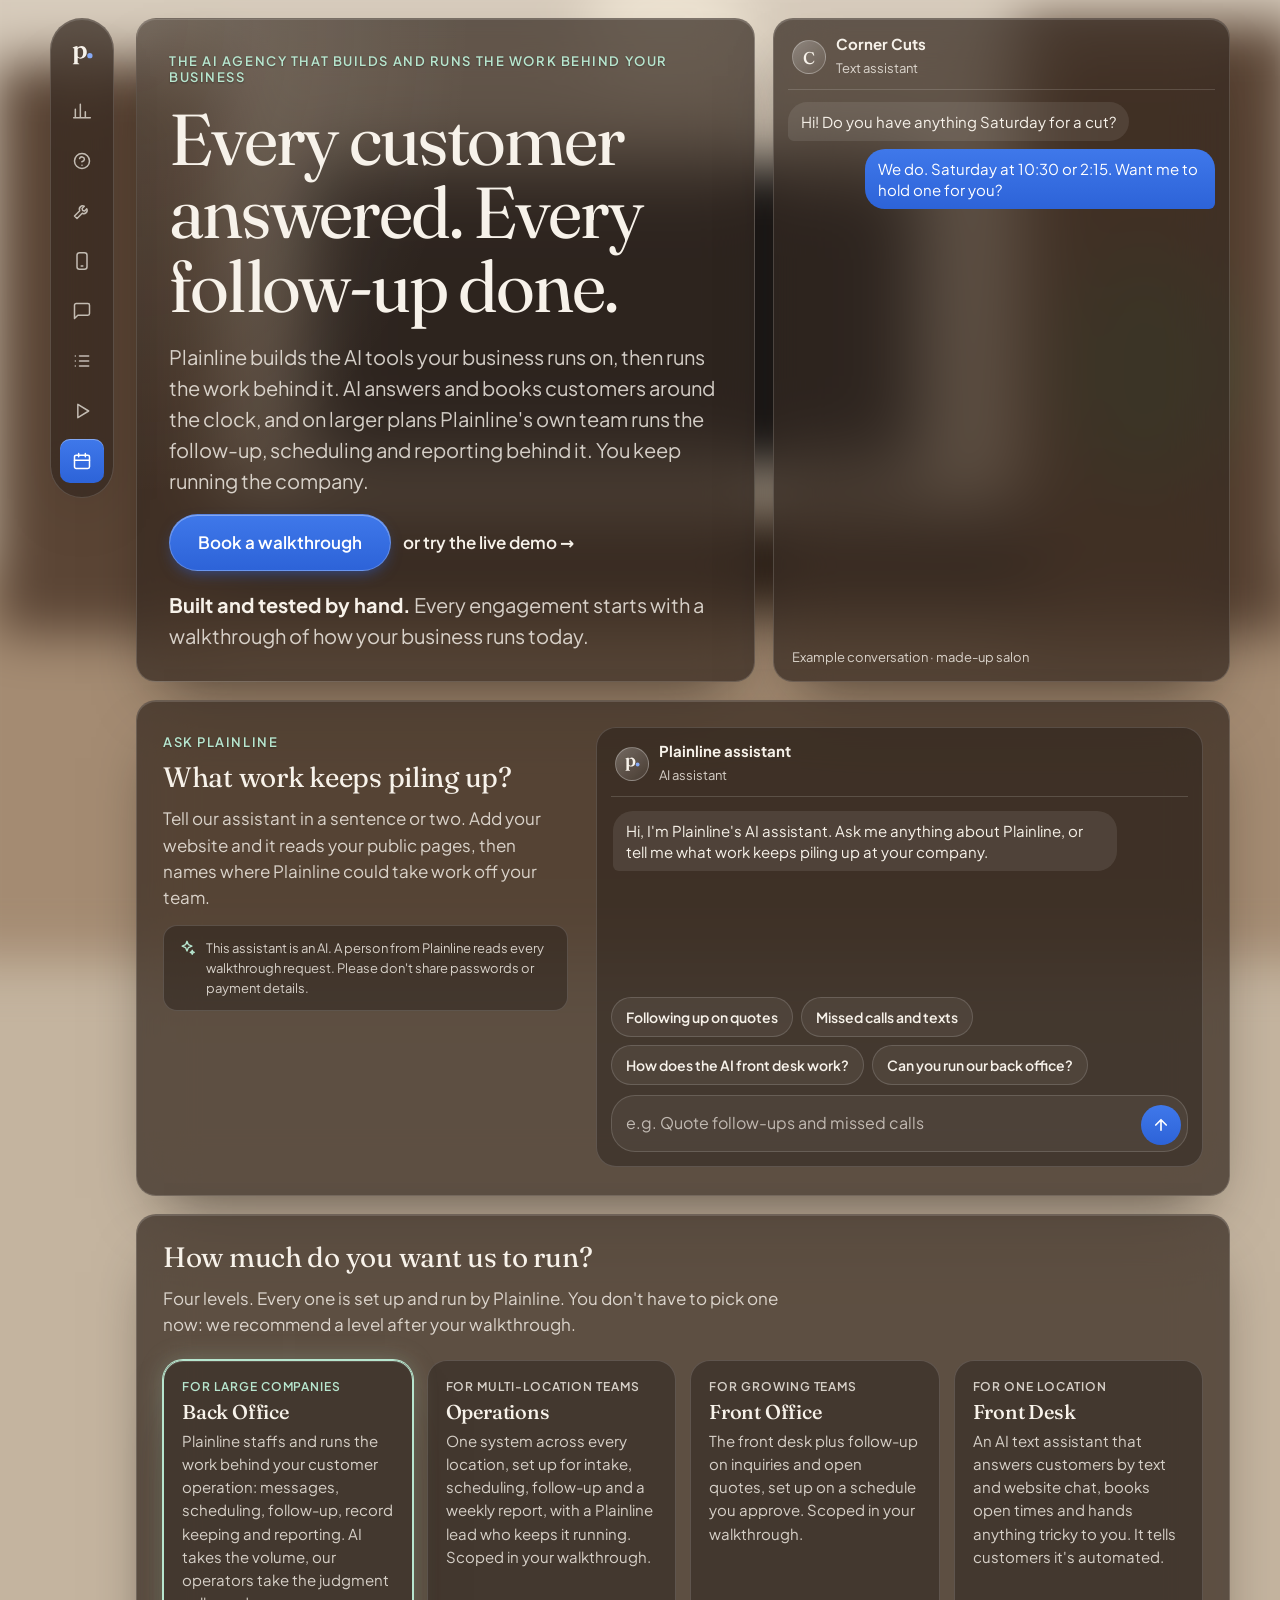
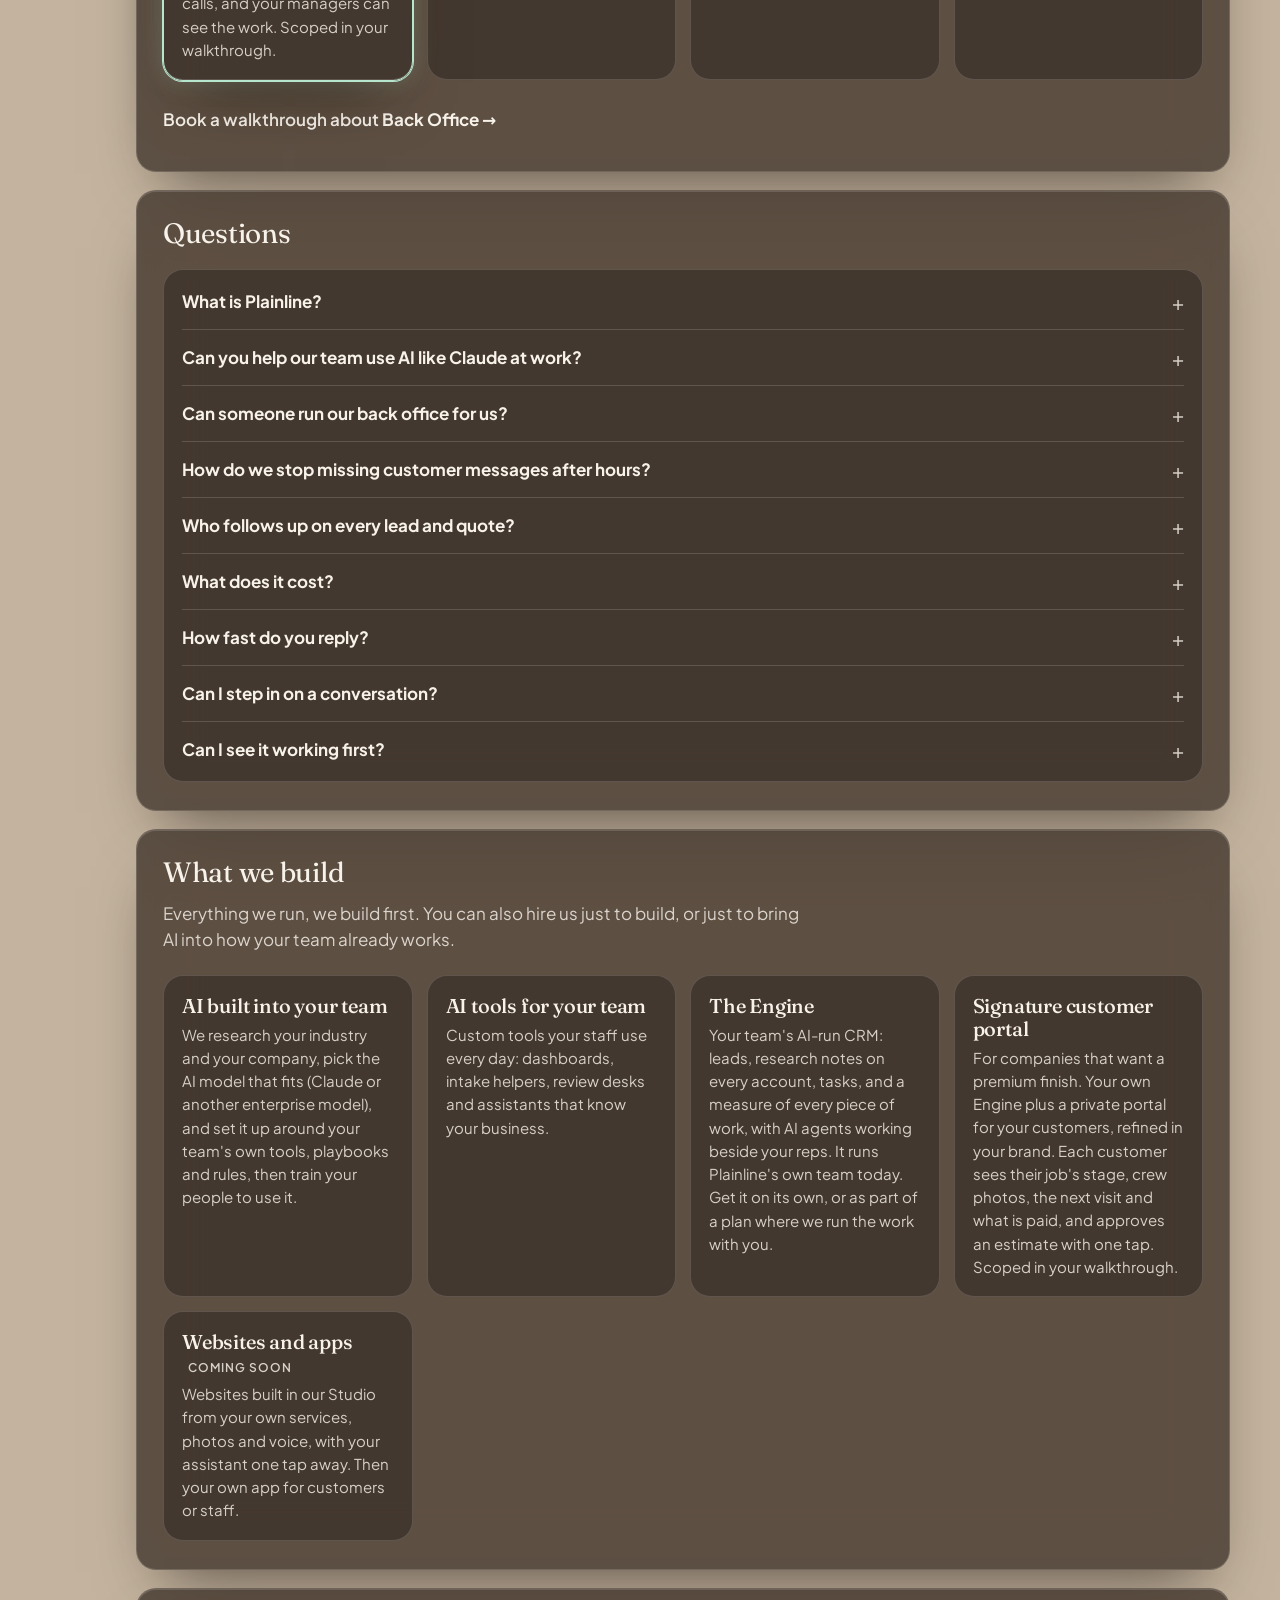
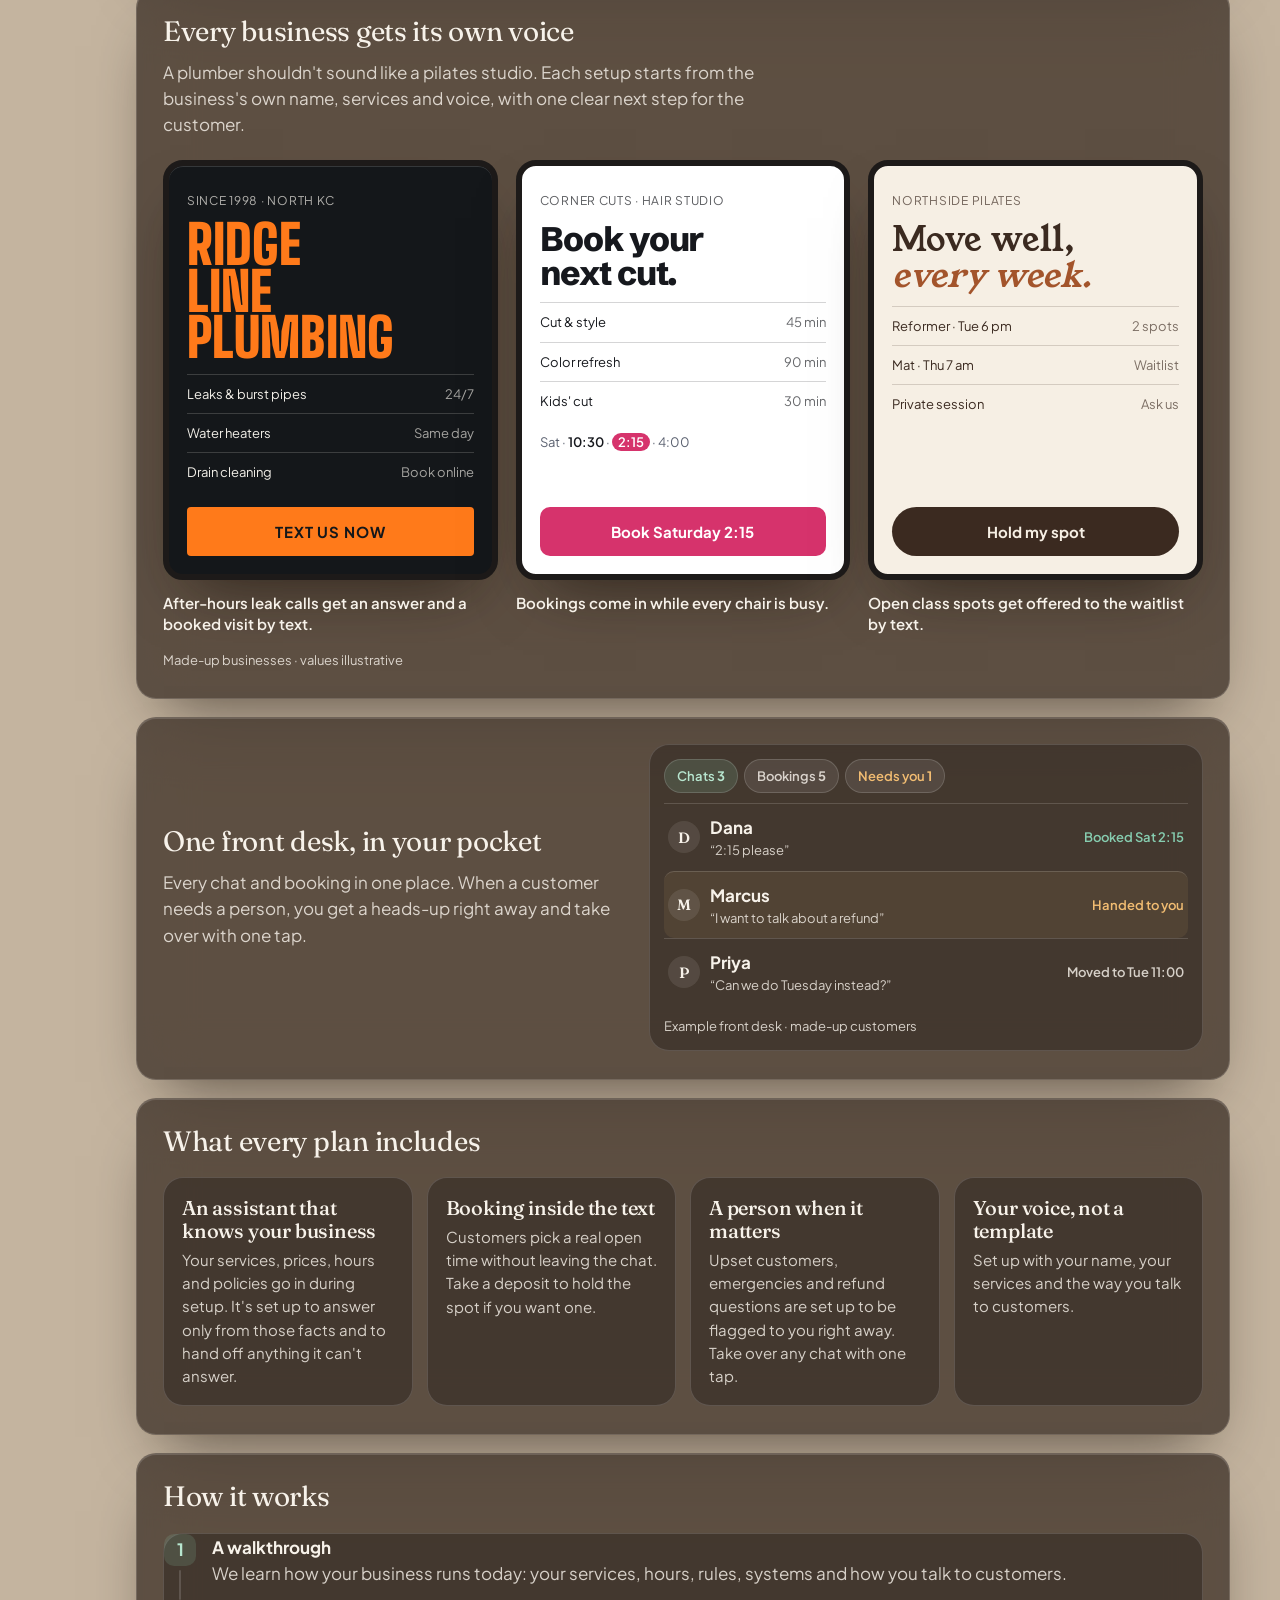
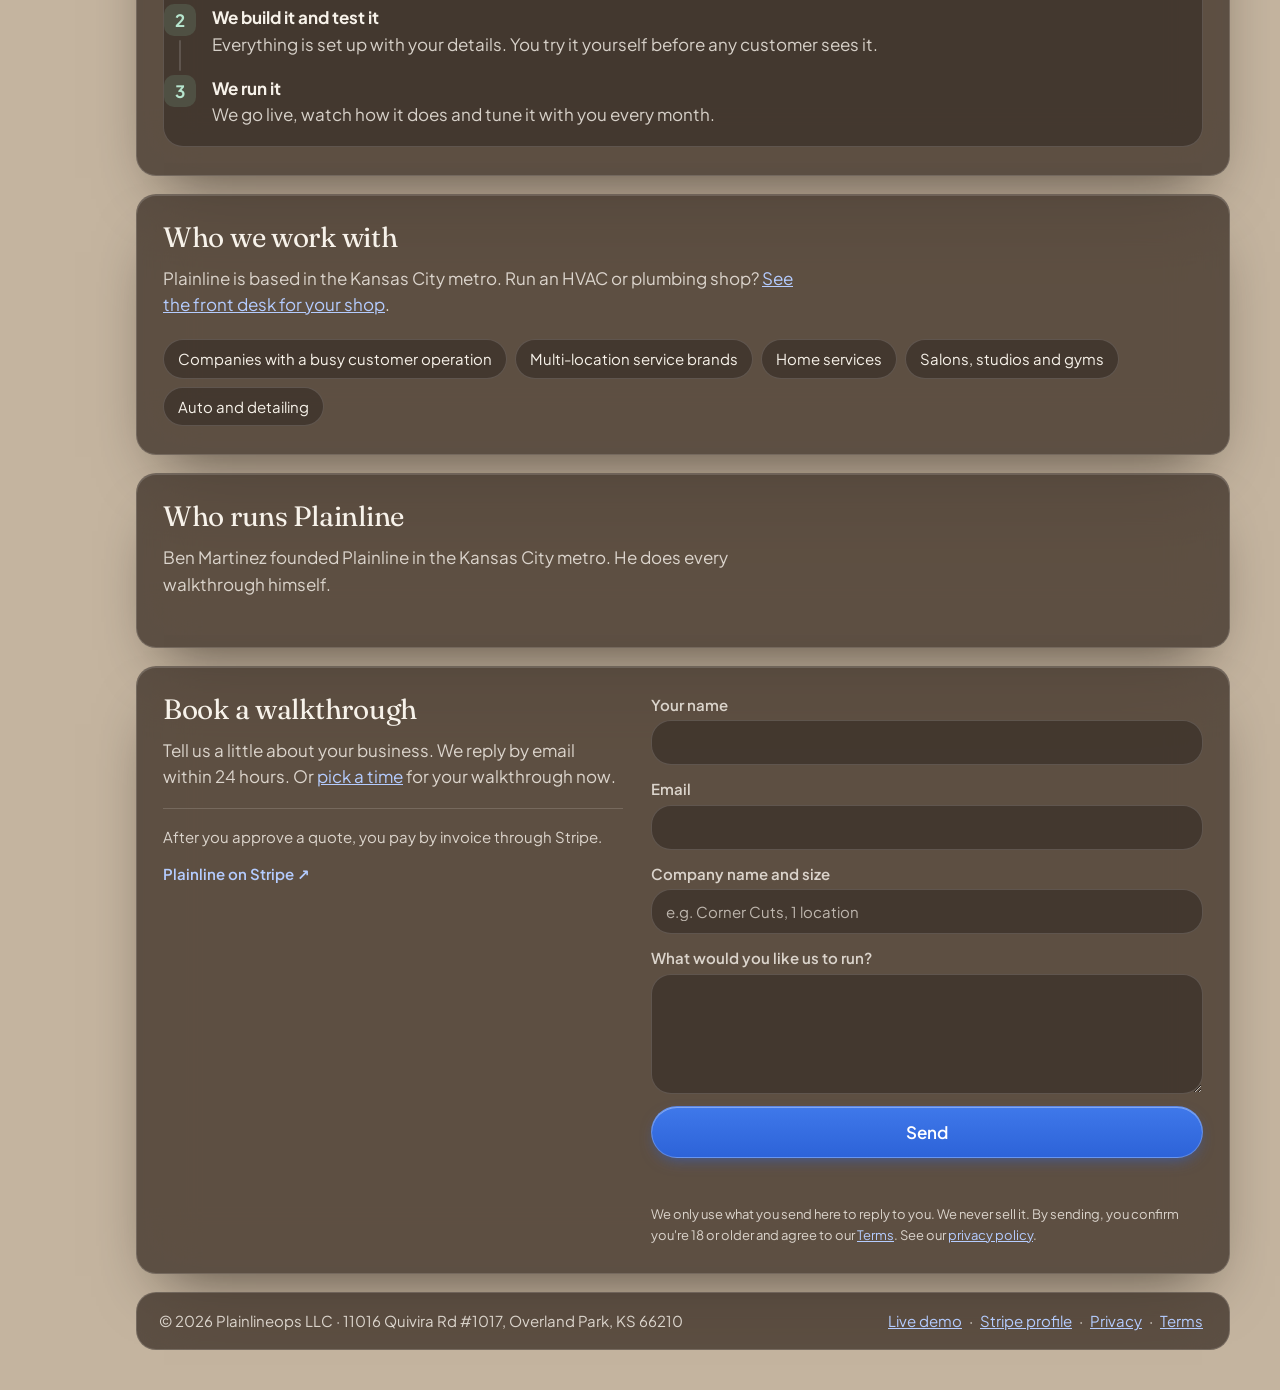
==== commit e0872175: "New Plainline logo (B · Full stop) and one color theme on every page Ben picked logo B on Nov 12: "p" ====
--- a/index.html
+++ b/index.html
@@ -6,7 +6,8 @@
 <meta name="theme-color" content="#c4b49f" media="(prefers-color-scheme: light)">
 <meta name="theme-color" content="#3a3029" media="(prefers-color-scheme: dark)">
 <meta name="description" content="Plainline is an AI agency. We build the tools your business runs on and run the work behind it: every customer answered, every follow-up done, from one front desk to a whole back office.">
-<link rel="icon" href="data:image/svg+xml,%3Csvg xmlns='http://www.w3.org/2000/svg' viewBox='0 0 32 32'%3E%3Crect width='32' height='32' rx='8' fill='%232d63d8'/%3E%3Cpath d='M9 22V10h7a4 4 0 0 1 0 8h-7' stroke='white' stroke-width='3' fill='none'/%3E%3C/svg%3E">
+<link rel="icon" href="/icons/favicon-32.png" sizes="32x32" type="image/png">
+<link rel="icon" href="/icons/favicon.svg" type="image/svg+xml">
 <title>Plainline · The AI agency that builds and runs your operations</title>
 <link rel="canonical" href="https://plainlineops.com/">
 <link rel="manifest" href="/manifest.webmanifest">
@@ -17,11 +18,12 @@
 <meta property="og:title" content="Plainline · The AI agency that builds and runs your operations">
 <meta property="og:description" content="Plainline is an AI agency. We build the tools your business runs on and run the work behind it: every customer answered, every follow-up done, from one front desk to a whole back office.">
 <meta property="og:image" content="https://plainlineops.com/og.png">
-<meta property="og:image:alt" content="Plainline: AI text assistants for local businesses, set up for you">
+<meta property="og:image:alt" content="Plainline: Every customer answered. Every follow-up done.">
 <meta name="twitter:card" content="summary_large_image">
 <meta name="twitter:title" content="Plainline · The AI agency that builds and runs your operations">
 <meta name="twitter:description" content="Plainline is an AI agency. We build the tools your business runs on and run the work behind it: every customer answered, every follow-up done, from one front desk to a whole back office.">
 <script defer src="/_vercel/insights/script.js"></script>
+<script defer src="/consent.js"></script>
 <script type="application/ld+json">{"@context":"https://schema.org","@type":"Organization","name":"Plainline","url":"https://plainlineops.com/","logo":"https://plainlineops.com/icons/icon-512.png","sameAs":["https://stripe.com/@plainline"],"founder":{"@type":"Person","name":"Ben Martinez","jobTitle":"Founder"},"areaServed":{"@type":"Place","name":"Kansas City metropolitan area"},"description":"Plainline is an AI agency based in the Kansas City metro. It brings AI into how a company's team works, builds AI tools for businesses (websites and apps are coming next) and runs their customer operations, from an AI front desk for one location to a staffed back office for a large company."}</script>
 <!-- Answer engines (ChatGPT, Gemini, Claude) quote these. Keep in step with the Questions section below. -->
 <script type="application/ld+json">{"@context":"https://schema.org","@type":"FAQPage","mainEntity":[
@@ -44,29 +46,29 @@
    Look (Ben, Oct 31): Ben's Desk. Smoked warm glass over a blurred room drawn in CSS (no photos, no AI imagery),
    light ink on the glass, Fraunces headings, blue pill buttons, sage and amber accents. */
 :root{
-  --wall:#d9cebf; --wall-2:#c4b49f; --wood:#5b4535; --wood-2:#33261d; --floor:#a48b72; --screen:#1d1a19;
-  --bg:var(--wall-2); --glass:rgba(52,41,34,.72); --surface:rgba(18,14,12,.34); --sunk:rgba(255,255,255,.09);
-  --ink:#f7f2ea; --muted:rgba(247,242,234,.82); --line:rgba(255,255,255,.15); --line-hi:rgba(255,255,255,.28);
-  --accent:#3f78ea; --accent-ink:#ffffff; --accent-soft:rgba(134,205,176,.16); --link:#b4ccff;
-  --blue:#3f78ea; --blue-2:#2d63d8; --green:#b7e6cf; --warn:#f2bd72; --ok:#86cdb0;
+  --g-room-top:#d9cebf; --g-room-mid:#c4b49f; --wood:#5b4535; --wood-2:#33261d; --g-room-bottom:#a48b72; --screen:#1d1a19;
+  --bg:var(--g-room-mid); --g-glass:rgba(52,41,34,.72); --surface:rgba(18,14,12,.34); --sunk:rgba(255,255,255,.09);
+  --g-ink:#f7f2ea; --g-ink-2:rgba(247,242,234,.82); --g-line:rgba(255,255,255,.15); --g-rim:rgba(255,255,255,.28);
+  --accent-soft:rgba(134,205,176,.16); --g-accent-ink:#b4ccff;
+  --g-accent-hi:#3f78ea; --g-accent:#2d63d8; --g-success-ink:#b7e6cf; --g-warn-ink:#f2bd72; --ok:#86cdb0;
   --rail:rgba(52,41,34,.72); --rail-ink:rgba(247,242,234,.72); --go-ink:#ffffff;
   --blur:blur(28px) saturate(140%);
-  --shadow:inset 0 1px 0 rgba(255,255,255,.14),0 30px 60px -28px rgba(20,12,6,.65);
+  --g-shadow:inset 0 1px 0 rgba(255,255,255,.14),0 30px 60px -28px rgba(20,12,6,.65);
   --shadow-hi:inset 0 1px 0 rgba(255,255,255,.2),0 36px 70px -26px rgba(20,12,6,.8);
   --f-display:"Fraunces", Georgia, "Times New Roman", serif;
   --f-body:"Plus Jakarta Sans", "Segoe UI", system-ui, sans-serif;
 }
 @media (prefers-color-scheme: dark){:root:not([data-theme="light"]){
-  --wall:#4a4038; --wall-2:#3a3029; --wood:#2c211a; --wood-2:#17110d; --floor:#3b2f26; --screen:#0c0b0a;
-  --glass:rgba(22,18,16,.66); --surface:rgba(8,6,5,.4); --rail:rgba(22,18,16,.66); color-scheme:dark}}
+  --g-room-top:#4a4038; --g-room-mid:#3a3029; --wood:#2c211a; --wood-2:#17110d; --g-room-bottom:#3b2f26; --screen:#0c0b0a;
+  --g-glass:rgba(22,18,16,.66); --surface:rgba(8,6,5,.4); --rail:rgba(22,18,16,.66); color-scheme:dark}}
 :root[data-theme="dark"]{
-  --wall:#4a4038; --wall-2:#3a3029; --wood:#2c211a; --wood-2:#17110d; --floor:#3b2f26; --screen:#0c0b0a;
-  --glass:rgba(22,18,16,.66); --surface:rgba(8,6,5,.4); --rail:rgba(22,18,16,.66); color-scheme:dark}
+  --g-room-top:#4a4038; --g-room-mid:#3a3029; --wood:#2c211a; --wood-2:#17110d; --g-room-bottom:#3b2f26; --screen:#0c0b0a;
+  --g-glass:rgba(22,18,16,.66); --surface:rgba(8,6,5,.4); --rail:rgba(22,18,16,.66); color-scheme:dark}
 *{box-sizing:border-box}
-body{margin:0;background:var(--bg);color:var(--ink);font-family:var(--f-body);font-size:17px;line-height:1.55;
+body{margin:0;background:var(--bg);color:var(--g-ink);font-family:var(--f-body);font-size:17px;line-height:1.55;
   padding:18px max(16px,env(safe-area-inset-right,0px)) 40px max(16px,env(safe-area-inset-left,0px))}
 /* The room behind the glass: soft shapes, blurred, like Ben's Desk */
-.room{position:fixed;inset:-60px;z-index:-1;overflow:hidden;filter:blur(26px);pointer-events:none;background:linear-gradient(180deg,var(--wall) 0%,var(--wall-2) 62%,var(--floor) 62%,var(--floor) 100%)}
+.room{position:fixed;inset:-60px;z-index:-1;overflow:hidden;filter:blur(26px);pointer-events:none;background:linear-gradient(180deg,var(--g-room-top) 0%,var(--g-room-mid) 62%,var(--g-room-bottom) 62%,var(--g-room-bottom) 100%)}
 .room i{position:absolute;display:block}
 .room .shelf-l{left:4%;top:12%;width:16%;height:56%;background:var(--wood);border-radius:10px}
 .room .shelf-r{right:3%;top:8%;width:20%;height:60%;background:var(--wood);border-radius:10px}
@@ -75,20 +77,21 @@
 .room .lamp{left:46%;top:2%;width:12%;height:14%;background:#fff6e4;opacity:.55;border-radius:50%}
 .room .plant{right:8%;top:30%;width:12%;height:24%;background:#4e5a3e;border-radius:50%;opacity:.7}
 section,.hero,.thread,.rail,.dock,footer{-webkit-backdrop-filter:var(--blur);backdrop-filter:var(--blur)}
-a{color:var(--link)}
-:focus-visible{outline:2px solid var(--link);outline-offset:2px}
+a{color:var(--g-accent-ink)}
+:focus-visible{outline:2px solid var(--g-accent-ink);outline-offset:2px}
 .app{max-width:1180px;margin:0 auto;display:grid;grid-template-columns:64px minmax(0,1fr);gap:22px;align-items:start}
 .wrap{min-width:0}
 h1,h2,h3{font-family:var(--f-display);font-weight:400;letter-spacing:-.01em;line-height:1.15;margin:0}
 /* Rail: a smoked-glass pill of section icons, sticky on the left; a row across the top on a phone */
-.rail{position:sticky;top:18px;z-index:5;background:var(--rail);border:1px solid var(--line);border-radius:999px;padding:14px 0;display:flex;flex-direction:column;align-items:center;gap:6px;box-shadow:var(--shadow)}
+.rail{position:sticky;top:18px;z-index:5;background:var(--rail);border:1px solid var(--g-line);border-radius:999px;padding:14px 0;display:flex;flex-direction:column;align-items:center;gap:6px;box-shadow:var(--g-shadow)}
 .rail a{width:44px;height:44px;flex:none;border-radius:10px;display:grid;place-items:center;color:var(--rail-ink);text-decoration:none;position:relative;transition:background-color var(--t-fast),color var(--t-fast)}
-.rail a:hover,.rail a:focus-visible{color:var(--ink);background:rgba(255,255,255,.1)}
-.rail a.logo{color:var(--ink);font:500 17px var(--f-display);margin-bottom:6px}
-.rail a.go{color:var(--go-ink);background:linear-gradient(180deg,var(--blue),var(--blue-2));box-shadow:inset 0 1px 0 rgba(255,255,255,.35)}
+.rail a:hover,.rail a:focus-visible{color:var(--g-ink);background:rgba(255,255,255,.1)}
+.rail a.logo{color:var(--g-ink);margin-bottom:6px}
+.rail a.logo svg{width:28px;height:28px}
+.rail a.go{color:var(--go-ink);background:linear-gradient(180deg,var(--g-accent-hi),var(--g-accent));box-shadow:inset 0 1px 0 rgba(255,255,255,.35)}
 .rail a:focus-visible{outline-color:#fff}
 .rail svg{width:20px;height:20px}
-.rail span{position:absolute;left:54px;white-space:nowrap;background:rgba(20,16,13,.92);color:var(--ink);font:600 13px var(--f-body);padding:5px 10px;border-radius:10px;opacity:0;pointer-events:none;transition:opacity var(--t-fast)}
+.rail span{position:absolute;left:54px;white-space:nowrap;background:rgba(20,16,13,.92);color:var(--g-ink);font:600 13px var(--f-body);padding:5px 10px;border-radius:10px;opacity:0;pointer-events:none;transition:opacity var(--t-fast)}
 .rail a:hover span,.rail a:focus-visible span{opacity:1}
 /* Short screens: the rail scrolls away with the page so its last icons stay reachable */
 @media (min-width:641px) and (max-height:560px){.rail{position:static}}
@@ -101,82 +104,82 @@
   :root{--below-rail:72px}
 }
 @media (max-width:360px){.rail a{width:36px;height:36px}}
-.btn{display:inline-flex;align-items:center;justify-content:center;gap:10px;min-height:48px;border:1px solid rgba(255,255,255,.22);background:linear-gradient(180deg,var(--blue),var(--blue-2));color:#fff;font:inherit;font-size:17px;font-weight:600;border-radius:999px;padding:12px 24px;text-decoration:none;cursor:pointer;
+.btn{display:inline-flex;align-items:center;justify-content:center;gap:10px;min-height:48px;border:1px solid rgba(255,255,255,.22);background:linear-gradient(180deg,var(--g-accent-hi),var(--g-accent));color:#fff;font:inherit;font-size:17px;font-weight:600;border-radius:999px;padding:12px 24px;text-decoration:none;cursor:pointer;
   box-shadow:inset 0 1px 0 rgba(255,255,255,.35),0 6px 16px -6px rgba(45,99,216,.7)}
-.btn.ghost{background:rgba(255,255,255,.08);color:var(--ink);border-color:var(--line);box-shadow:none}
+.btn.ghost{background:rgba(255,255,255,.08);color:var(--g-ink);border-color:var(--g-line);box-shadow:none}
 .btn:disabled{opacity:.55;cursor:default}
-.hero{padding:34px 32px 30px;display:flex;flex-direction:column;gap:18px;max-width:720px;border-radius:20px;box-shadow:var(--shadow);position:relative;overflow:hidden;border:1px solid var(--line);
-  background:radial-gradient(90% 120% at 0% 0%,rgba(255,244,222,.14),transparent 60%),var(--glass)}
-.hero p{font-size:20px;color:var(--muted);margin:0}
+.hero{padding:34px 32px 30px;display:flex;flex-direction:column;gap:18px;max-width:720px;border-radius:20px;box-shadow:var(--g-shadow);position:relative;overflow:hidden;border:1px solid var(--g-line);
+  background:radial-gradient(90% 120% at 0% 0%,rgba(255,244,222,.14),transparent 60%),var(--g-glass)}
+.hero p{font-size:20px;color:var(--g-ink-2);margin:0}
 .cta{display:flex;gap:12px;flex-wrap:wrap}
-.slots{font-size:15px;color:var(--muted)} .slots b{color:var(--ink)}
+.slots{font-size:15px;color:var(--g-ink-2)} .slots b{color:var(--g-ink)}
 /* Each section is one glass window, like the Desk's; cards inside are a darker pane */
-section{margin-top:18px;padding:26px 26px 28px;border-radius:20px;background:var(--glass);border:1px solid var(--line);box-shadow:var(--shadow);scroll-margin-top:var(--below-rail,18px)}
+section{margin-top:18px;padding:26px 26px 28px;border-radius:20px;background:var(--g-glass);border:1px solid var(--g-line);box-shadow:var(--g-shadow);scroll-margin-top:var(--below-rail,18px)}
 @media (max-width:640px){section{padding:20px 16px 22px;border-radius:20px}}
 section > h2{font-size:28px;margin-bottom:20px}
 .cards{display:grid;grid-template-columns:repeat(auto-fit,minmax(220px,1fr));gap:14px}
-.card,.panel{background:var(--surface);border-radius:20px;padding:18px;border:1px solid var(--line)}
+.card,.panel{background:var(--surface);border-radius:20px;padding:18px;border:1px solid var(--g-line)}
 .card{transition:transform var(--t-fast),box-shadow var(--t-fast),border-color var(--t-fast)}
-.card:hover{transform:translateY(-3px);border-color:var(--line-hi);background:rgba(255,255,255,.06)}
+.card:hover{transform:translateY(-3px);border-color:var(--g-rim);background:rgba(255,255,255,.06)}
 .card h3{font-size:20px;font-weight:500;margin-bottom:6px}
-.soon{font:600 12px var(--f-body);letter-spacing:.08em;text-transform:uppercase;color:var(--muted);margin-left:6px;white-space:nowrap}
-.tiers .tag{display:block;font:600 12px var(--f-body);letter-spacing:.08em;text-transform:uppercase;color:var(--muted);margin-bottom:6px}
+.soon{font:600 12px var(--f-body);letter-spacing:.08em;text-transform:uppercase;color:var(--g-ink-2);margin-left:6px;white-space:nowrap}
+.tiers .tag{display:block;font:600 12px var(--f-body);letter-spacing:.08em;text-transform:uppercase;color:var(--g-ink-2);margin-bottom:6px}
 /* Level picker: one green ring glides to the level a visitor taps, hovers or arrows to */
 .tiers{position:relative}
 .tiers .card{cursor:pointer}
 .tiers .card:hover{transform:none}
-.tiers .on .tag{color:var(--green)}
-.tiers .ring{position:absolute;left:0;top:0;border-radius:20px;border:1px solid var(--green);box-shadow:0 0 0 1px var(--green),0 0 24px rgba(183,230,207,.25),var(--shadow);pointer-events:none;z-index:1;transition:transform var(--t-panel) var(--spring),width var(--t-panel) var(--spring),height var(--t-panel) var(--spring)}
-.tiers .card:focus-visible{outline:2px solid var(--green);outline-offset:3px}
+.tiers .on .tag{color:var(--g-success-ink)}
+.tiers .ring{position:absolute;left:0;top:0;border-radius:20px;border:1px solid var(--g-success-ink);box-shadow:0 0 0 1px var(--g-success-ink),0 0 24px rgba(183,230,207,.25),var(--g-shadow);pointer-events:none;z-index:1;transition:transform var(--t-panel) var(--spring),width var(--t-panel) var(--spring),height var(--t-panel) var(--spring)}
+.tiers .card:focus-visible{outline:2px solid var(--g-success-ink);outline-offset:3px}
 .pick{margin:16px 0 0} .pick .quiet{display:inline-block;padding:10px 0}
-.card p{margin:0;color:var(--muted);font-size:15px}
+.card p{margin:0;color:var(--g-ink-2);font-size:15px}
 .steps{counter-reset:s;list-style:none;padding:0;margin:0}
 .steps li{counter-increment:s;position:relative;padding:0 0 18px 48px}
-.steps li::before{content:counter(s);position:absolute;left:0;top:0;width:32px;height:32px;border-radius:10px;background:var(--accent-soft);color:var(--green);display:grid;place-items:center;font-weight:700}
+.steps li::before{content:counter(s);position:absolute;left:0;top:0;width:32px;height:32px;border-radius:10px;background:var(--accent-soft);color:var(--g-success-ink);display:grid;place-items:center;font-weight:700}
 .steps b{display:block}
-.steps span{color:var(--muted)}
+.steps span{color:var(--g-ink-2)}
 .who{display:flex;flex-wrap:wrap;gap:8px}
-.who span{background:var(--surface);border:1px solid var(--line);border-radius:999px;padding:7px 14px;font-size:15px}
+.who span{background:var(--surface);border:1px solid var(--g-line);border-radius:999px;padding:7px 14px;font-size:15px}
 .faq{display:grid;padding-block:4px}
-.faq details+details{border-top:1px solid var(--line)}
+.faq details+details{border-top:1px solid var(--g-line)}
 .faq summary{font-weight:700;min-height:44px;padding:12px 0;cursor:pointer;display:flex;align-items:center;gap:12px;list-style:none}
 .faq summary::-webkit-details-marker{display:none}
-.faq summary::after{content:"+";margin-left:auto;font-weight:400;font-size:20px;color:var(--muted)}
+.faq summary::after{content:"+";margin-left:auto;font-weight:400;font-size:20px;color:var(--g-ink-2)}
 .faq details[open] summary::after{content:"\2212"}
-.faq details p{margin:0 0 14px;color:var(--muted)}
+.faq details p{margin:0 0 14px;color:var(--g-ink-2)}
 .contact{display:grid;grid-template-columns:minmax(0,1fr) minmax(0,1.2fr);gap:28px;align-items:start}
 @media (max-width:760px){.contact{grid-template-columns:minmax(0,1fr)}}
 form{display:flex;flex-direction:column;gap:12px}
-label{display:flex;flex-direction:column;gap:4px;font-size:15px;font-weight:600;color:var(--muted)}
-input,textarea{min-height:44px;font:inherit;color:var(--ink);border:1px solid var(--line);border-radius:20px;padding:10px 14px;background:var(--surface);font-weight:400;transition:border-color var(--t-fast),box-shadow var(--t-fast)}
+label{display:flex;flex-direction:column;gap:4px;font-size:15px;font-weight:600;color:var(--g-ink-2)}
+input,textarea{min-height:44px;font:inherit;color:var(--g-ink);border:1px solid var(--g-line);border-radius:20px;padding:10px 14px;background:var(--surface);font-weight:400;transition:border-color var(--t-fast),box-shadow var(--t-fast)}
 input::placeholder,textarea::placeholder{color:rgba(247,242,234,.68)}
-input:focus,textarea:focus{outline:none;border-color:var(--blue);box-shadow:0 0 0 4px rgba(76,140,246,.25)}
+input:focus,textarea:focus{outline:none;border-color:var(--g-accent-hi);box-shadow:0 0 0 4px rgba(76,140,246,.25)}
 textarea{min-height:120px;resize:vertical}
 .hp{position:absolute;left:-9999px;width:1px;height:1px;overflow:hidden}
 #formMsg{font-size:15px;min-height:1.5em;margin:0}
-#formMsg.ok{color:var(--ok)} #formMsg.err{color:var(--warn)}
-.fine{font-size:13px;color:var(--muted);margin:0}
-.billing{display:flex;flex-wrap:wrap;align-items:center;gap:4px 10px;margin:18px 0 0;padding-top:16px;border-top:1px solid var(--line);font-size:15px;color:var(--muted)}
-.billing a{display:inline-flex;align-items:center;min-height:44px;font-weight:600;color:var(--link);text-decoration:none}
+#formMsg.ok{color:var(--ok)} #formMsg.err{color:var(--g-warn-ink)}
+.fine{font-size:13px;color:var(--g-ink-2);margin:0}
+.billing{display:flex;flex-wrap:wrap;align-items:center;gap:4px 10px;margin:18px 0 0;padding-top:16px;border-top:1px solid var(--g-line);font-size:15px;color:var(--g-ink-2)}
+.billing a{display:inline-flex;align-items:center;min-height:44px;font-weight:600;color:var(--g-accent-ink);text-decoration:none}
 .billing a:hover,.billing a:focus-visible{text-decoration:underline}
-footer{border:1px solid var(--line);background:var(--glass);border-radius:20px;margin-top:18px;padding:6px 22px;font-size:15px;color:var(--muted);display:flex;justify-content:space-between;align-items:center;gap:12px;flex-wrap:wrap}
+footer{border:1px solid var(--g-line);background:var(--g-glass);border-radius:20px;margin-top:18px;padding:6px 22px;font-size:15px;color:var(--g-ink-2);display:flex;justify-content:space-between;align-items:center;gap:12px;flex-wrap:wrap}
 footer a{display:inline-flex;align-items:center;min-height:44px;padding:0 4px}
 /* Hero: one oversized wordmark against a tiny kicker; one button */
-.kicker{font:600 13px var(--f-body);letter-spacing:.12em;text-transform:uppercase;color:var(--green);text-shadow:0 1px 2px rgba(0,0,0,.35)}
+.kicker{font:600 13px var(--f-body);letter-spacing:.12em;text-transform:uppercase;color:var(--g-success-ink);text-shadow:0 1px 2px rgba(0,0,0,.35)}
 .hero h1{display:flex;flex-direction:column;gap:10px}
 .hero h1 .mark{position:absolute;width:1px;height:1px;overflow:hidden;clip-path:inset(50%);white-space:nowrap}
 .hero h1 .line{font-size:clamp(36px,6.4vw,72px);line-height:1.02;letter-spacing:-.03em}
 .btn.big{min-height:52px;padding:14px 28px;font-size:17px}
-.quiet{display:inline-flex;align-items:center;min-height:44px;font-weight:600;color:var(--ink);text-decoration:none}
-.quiet:hover{color:var(--link)}
-.lede{color:var(--muted);margin:-8px 0 22px;max-width:640px}
+.quiet{display:inline-flex;align-items:center;min-height:44px;font-weight:600;color:var(--g-ink);text-decoration:none}
+.quiet:hover{color:var(--g-accent-ink)}
+.lede{color:var(--g-ink-2);margin:-8px 0 22px;max-width:640px}
 /* Example client sites: three phones, three different looks */
 .phones{display:grid;grid-template-columns:repeat(3,minmax(0,1fr));gap:18px;align-items:start}
 @media (max-width:860px){.phones{grid-template-columns:minmax(0,1fr);max-width:340px;margin:0 auto}}
 .phone{margin:0;display:flex;flex-direction:column;gap:12px}
 .phone figcaption{font-size:15px;font-weight:600;line-height:1.4}
 .screen{height:420px;border-radius:20px;padding:26px 18px 18px;display:flex;flex-direction:column;gap:12px;overflow:hidden;
-  border:6px solid #1d1a19;box-shadow:var(--shadow)}
+  border:6px solid #1d1a19;box-shadow:var(--g-shadow)}
 .p-top{font-size:12px;letter-spacing:.06em;text-transform:uppercase;opacity:.7}
 .p-mark{font-weight:400;line-height:.9}
 .p-list{list-style:none;margin:0;padding:0;font-size:13px;display:flex;flex-direction:column}
@@ -198,25 +201,25 @@
 .desk{display:grid;grid-template-columns:minmax(0,.9fr) minmax(0,1.1fr);gap:32px;align-items:center}
 @media (max-width:760px){.desk{grid-template-columns:minmax(0,1fr)}}
 .desk h2{font-size:28px;margin-bottom:20px}
-.board{margin:0;background:var(--surface);border:1px solid var(--line);border-radius:20px;padding:14px;display:flex;flex-direction:column;gap:10px}
+.board{margin:0;background:var(--surface);border:1px solid var(--g-line);border-radius:20px;padding:14px;display:flex;flex-direction:column;gap:10px}
 .b-tabs{display:flex;gap:6px;flex-wrap:wrap;font-size:13px;font-weight:600}
-.b-tabs span{padding:6px 12px;border-radius:999px;background:var(--sunk);color:var(--muted);border:1px solid var(--line)}
-.b-tabs span.on{background:var(--accent-soft);color:var(--green)}
-.b-tabs span.alert{color:var(--warn)}
+.b-tabs span{padding:6px 12px;border-radius:999px;background:var(--sunk);color:var(--g-ink-2);border:1px solid var(--g-line)}
+.b-tabs span.on{background:var(--accent-soft);color:var(--g-success-ink)}
+.b-tabs span.alert{color:var(--g-warn-ink)}
 .board ul{list-style:none;margin:0;padding:0}
-.board li{display:grid;grid-template-columns:auto minmax(0,1fr) auto;gap:10px;align-items:center;padding:10px 4px;border-top:1px solid var(--line)}
+.board li{display:grid;grid-template-columns:auto minmax(0,1fr) auto;gap:10px;align-items:center;padding:10px 4px;border-top:1px solid var(--g-line)}
 .board li i{width:32px;height:32px;border-radius:50%;display:grid;place-items:center;font:700 15px var(--f-display);font-style:normal;background:var(--sunk)}
 .board li div{min-width:0;display:flex;flex-direction:column}
-.board li span{font-size:13px;color:var(--muted);overflow:hidden;text-overflow:ellipsis;white-space:nowrap}
-.board li em{font-style:normal;font-size:13px;font-weight:600;color:var(--muted);text-align:right}
-.board li em.ok{color:var(--ok)}.board li em.warn{color:var(--warn)}
-.board li.hot{background:color-mix(in srgb,var(--warn) 8%,transparent);border-radius:10px}
+.board li span{font-size:13px;color:var(--g-ink-2);overflow:hidden;text-overflow:ellipsis;white-space:nowrap}
+.board li em{font-style:normal;font-size:13px;font-weight:600;color:var(--g-ink-2);text-align:right}
+.board li em.ok{color:var(--ok)}.board li em.warn{color:var(--g-warn-ink)}
+.board li.hot{background:color-mix(in srgb,var(--g-warn-ink) 8%,transparent);border-radius:10px}
 @media (max-width:420px){.board li{grid-template-columns:auto minmax(0,1fr)}.board li em{grid-column:2;text-align:left}}
 /* Motion: one orchestrated moment (the hero conversation) plus feedback on press. Springy ease, never on reduced motion. */
 :root{--spring:cubic-bezier(.2,.8,.2,1);--ease-out:cubic-bezier(.2,.8,.2,1)}
 .btn{transition:transform var(--t-panel) var(--spring),box-shadow var(--t-fast) var(--ease-out),background var(--t-fast),border-color var(--t-fast)}
-.btn:hover{transform:translateY(-1px);background:linear-gradient(180deg,#4c8cf6,var(--blue-2));box-shadow:inset 0 1px 0 rgba(255,255,255,.35),0 10px 22px -8px rgba(45,99,216,.8)}
-.btn.ghost:hover{background:rgba(255,255,255,.16);border-color:var(--line-hi);box-shadow:none}
+.btn:hover{transform:translateY(-1px);background:linear-gradient(180deg,#4c8cf6,var(--g-accent));box-shadow:inset 0 1px 0 rgba(255,255,255,.35),0 10px 22px -8px rgba(45,99,216,.8)}
+.btn.ghost:hover{background:rgba(255,255,255,.16);border-color:var(--g-rim);box-shadow:none}
 .btn:active{transform:scale(.96);transition-duration:.08s}
 .hero-grid{display:grid;grid-template-columns:minmax(0,1.15fr) minmax(0,.85fr);gap:18px;align-items:stretch}
 .hero-grid .hero{max-width:none}
@@ -225,37 +228,38 @@
 .hero .kicker,.hero h1,.hero > p,.hero .cta{animation:rise .8s var(--ease-out) both}
 .hero > p{animation-delay:.08s}.hero .cta{animation-delay:.16s}
 @keyframes rise{from{opacity:0;transform:translateY(14px)}}
-.thread{background:var(--glass);border:1px solid var(--line);border-radius:20px;padding:16px 14px 14px;box-shadow:var(--shadow);display:flex;flex-direction:column;gap:8px;min-height:380px;margin:0}
+.thread{background:var(--g-glass);border:1px solid var(--g-line);border-radius:20px;padding:16px 14px 14px;box-shadow:var(--g-shadow);display:flex;flex-direction:column;gap:8px;min-height:380px;margin:0}
 #msgs{display:contents}
-.thread-top{display:flex;align-items:center;gap:10px;padding:0 4px 10px;border-bottom:1px solid var(--line);margin-bottom:4px}
-.thread-top i{width:34px;height:34px;border-radius:50%;background:linear-gradient(140deg,rgba(255,255,255,.28),rgba(255,255,255,.06));border:1px solid var(--line-hi);color:var(--ink);display:grid;place-items:center;font:500 17px var(--f-display);font-style:normal}
+.thread-top{display:flex;align-items:center;gap:10px;padding:0 4px 10px;border-bottom:1px solid var(--g-line);margin-bottom:4px}
+.thread-top i{width:34px;height:34px;border-radius:50%;background:linear-gradient(140deg,rgba(255,255,255,.28),rgba(255,255,255,.06));border:1px solid var(--g-rim);color:var(--g-ink);display:grid;place-items:center;font:500 17px var(--f-display);font-style:normal}
+.thread-top i svg{width:20px;height:20px}
 .thread-top b{display:block;font-size:15px;line-height:1.2}
-.thread-top small{color:var(--muted);font-size:13px}
-.thread-top button{margin-left:auto;min-height:44px;min-width:44px;border:0;background:none;color:var(--muted);font:inherit;font-size:13px;cursor:pointer;border-radius:10px}
-.thread-top button:hover{color:var(--ink)}
+.thread-top small{color:var(--g-ink-2);font-size:13px}
+.thread-top button{margin-left:auto;min-height:44px;min-width:44px;border:0;background:none;color:var(--g-ink-2);font:inherit;font-size:13px;cursor:pointer;border-radius:10px}
+.thread-top button:hover{color:var(--g-ink)}
 .msg{max-width:82%;padding:9px 13px;border-radius:20px;font-size:15px;line-height:1.4;transform-origin:var(--o,0 100%)}
 .msg.in{align-self:flex-start;background:var(--sunk);border-bottom-left-radius:6px}
-.msg.out{align-self:flex-end;background:linear-gradient(180deg,var(--blue),var(--blue-2));color:#fff;border-bottom-right-radius:6px;--o:100% 100%}
+.msg.out{align-self:flex-end;background:linear-gradient(180deg,var(--g-accent-hi),var(--g-accent));color:#fff;border-bottom-right-radius:6px;--o:100% 100%}
 .msg.typing{display:flex;gap:4px;padding:12px 14px}
-.msg.typing span{width:6px;height:6px;border-radius:50%;background:var(--muted);animation:dot 1s infinite}
+.msg.typing span{width:6px;height:6px;border-radius:50%;background:var(--g-ink-2);animation:dot 1s infinite}
 .msg.typing span:nth-child(2){animation-delay:.15s}.msg.typing span:nth-child(3){animation-delay:.3s}
 @keyframes dot{0%,60%,100%{opacity:.3;transform:none}30%{opacity:1;transform:translateY(-3px)}}
 .booked{align-self:flex-end;display:flex;align-items:center;gap:8px;font-size:13px;font-weight:600;color:var(--ok);background:rgba(134,205,176,.14);border-radius:999px;padding:6px 12px 6px 8px}
 .booked svg{width:18px;height:18px}
 .pop{animation:pop .55s var(--spring) both}
 @keyframes pop{from{opacity:0;transform:scale(.6) translateY(8px)}}
-.thread-note{margin:auto 4px 0;font-size:13px;color:var(--muted)}
+.thread-note{margin:auto 4px 0;font-size:13px;color:var(--g-ink-2)}
 /* How it works is a real sequence: each number lights up as you scroll, where the browser supports it */
-.steps li::after{content:"";position:absolute;left:15px;top:36px;bottom:4px;width:2px;background:var(--line);border-radius:2px}
+.steps li::after{content:"";position:absolute;left:15px;top:36px;bottom:4px;width:2px;background:var(--g-line);border-radius:2px}
 .steps li:last-child::after{display:none}
 @supports (animation-timeline:view()){
   .steps li::before{animation:stepOn linear both;animation-timeline:view();animation-range:entry 40% cover 45%}
-  @keyframes stepOn{from{background:var(--sunk);color:var(--muted)}}
+  @keyframes stepOn{from{background:var(--sunk);color:var(--g-ink-2)}}
 }
 /* Phone: a small sticky bar keeps the two actions in reach */
 .dock{display:none}
 @media (max-width:640px){
-  .dock{display:flex;gap:8px;position:fixed;left:12px;right:12px;bottom:calc(12px + env(safe-area-inset-bottom,0px));z-index:10;padding:8px;border-radius:999px;background:var(--glass);border:1px solid var(--line);box-shadow:var(--shadow);transition:transform var(--t-panel) var(--spring),opacity var(--t-panel),visibility var(--t-fast)}
+  .dock{display:flex;gap:8px;position:fixed;left:12px;right:12px;bottom:calc(12px + env(safe-area-inset-bottom,0px));z-index:10;padding:8px;border-radius:999px;background:var(--g-glass);border:1px solid var(--g-line);box-shadow:var(--g-shadow);transition:transform var(--t-panel) var(--spring),opacity var(--t-panel),visibility var(--t-fast)}
   .dock .btn{flex:1;padding:10px 8px;font-size:15px;white-space:nowrap}
   .dock.away{transform:translateY(140%);opacity:0;visibility:hidden;transition-delay:0s,0s,.45s}
   body{padding-bottom:calc(96px + env(safe-area-inset-bottom,0px))}
@@ -266,43 +270,45 @@
 @media (max-width:860px){.ask{grid-template-columns:minmax(0,1fr);gap:18px}}
 .ask h2{font-size:28px;margin:8px 0 12px}
 .ask .lede{margin:0 0 14px}
-.ask-ai{display:flex;gap:10px;align-items:flex-start;font-size:13px;color:var(--muted);margin:0;padding:12px 14px;border-radius:14px;background:var(--surface);border:1px solid var(--line)}
-.ask-ai svg{width:18px;height:18px;flex:none;color:var(--green);margin-top:1px}
-.chat{background:var(--surface);border:1px solid var(--line);border-radius:20px;padding:14px;display:flex;flex-direction:column;gap:10px;min-width:0}
+.ask-ai{display:flex;gap:10px;align-items:flex-start;font-size:13px;color:var(--g-ink-2);margin:0;padding:12px 14px;border-radius:14px;background:var(--surface);border:1px solid var(--g-line)}
+.ask-ai svg{width:18px;height:18px;flex:none;color:var(--g-success-ink);margin-top:1px}
+.chat{background:var(--surface);border:1px solid var(--g-line);border-radius:20px;padding:14px;display:flex;flex-direction:column;gap:10px;min-width:0}
 .chat .thread-top{margin:0}
 .chat-log{display:flex;flex-direction:column;gap:8px;min-height:180px;max-height:min(440px,60vh);overflow-y:auto;overscroll-behavior:contain;padding:4px 2px;scroll-behavior:smooth}
 .chat-log .msg{max-width:88%;white-space:pre-wrap;overflow-wrap:anywhere}
-.chat-log .note{align-self:center;font-size:13px;color:var(--muted);text-align:center;max-width:90%}
+.chat-log .note{align-self:center;font-size:13px;color:var(--g-ink-2);text-align:center;max-width:90%}
 .chat-chips{display:flex;flex-wrap:wrap;gap:8px}
 .chat-chips:empty{display:none}
-.chat-chips button{min-height:40px;padding:8px 14px;border-radius:999px;border:1px solid var(--line);background:rgba(255,255,255,.06);color:var(--ink);font:600 14px var(--f-body);cursor:pointer;transition:background-color var(--t-fast),border-color var(--t-fast),transform var(--t-panel) var(--spring)}
-.chat-chips button:hover{background:rgba(255,255,255,.14);border-color:var(--line-hi)}
+.chat-chips button{min-height:40px;padding:8px 14px;border-radius:999px;border:1px solid var(--g-line);background:rgba(255,255,255,.06);color:var(--g-ink);font:600 14px var(--f-body);cursor:pointer;transition:background-color var(--t-fast),border-color var(--t-fast),transform var(--t-panel) var(--spring)}
+.chat-chips button:hover{background:rgba(255,255,255,.14);border-color:var(--g-rim)}
 .chat-chips button:active{transform:scale(.96)}
-.chat-chips button.go{background:linear-gradient(180deg,var(--blue),var(--blue-2));border-color:rgba(255,255,255,.22);color:#fff}
-form.chat-in{flex-direction:row;align-items:flex-end;gap:8px;padding:6px 6px 6px 14px;border:1px solid var(--line);border-radius:24px;background:rgba(255,255,255,.05);transition:border-color var(--t-fast),box-shadow var(--t-fast)}
-form.chat-in:focus-within{border-color:var(--blue);box-shadow:0 0 0 4px rgba(76,140,246,.25)}
+.chat-chips button.go{background:linear-gradient(180deg,var(--g-accent-hi),var(--g-accent));border-color:rgba(255,255,255,.22);color:#fff}
+form.chat-in{flex-direction:row;align-items:flex-end;gap:8px;padding:6px 6px 6px 14px;border:1px solid var(--g-line);border-radius:24px;background:rgba(255,255,255,.05);transition:border-color var(--t-fast),box-shadow var(--t-fast)}
+form.chat-in:focus-within{border-color:var(--g-accent-hi);box-shadow:0 0 0 4px rgba(76,140,246,.25)}
 .chat-in textarea{flex:1;min-height:40px;max-height:140px;resize:none;border:0;background:none;padding:9px 0;border-radius:0;box-shadow:none!important;font-size:16px}
-.chat-in button{flex:none;width:40px;height:40px;border-radius:50%;border:0;display:grid;place-items:center;background:linear-gradient(180deg,var(--blue),var(--blue-2));color:#fff;cursor:pointer;transition:transform var(--t-panel) var(--spring),opacity var(--t-fast)}
+.chat-in button{flex:none;width:40px;height:40px;border-radius:50%;border:0;display:grid;place-items:center;background:linear-gradient(180deg,var(--g-accent-hi),var(--g-accent));color:#fff;cursor:pointer;transition:transform var(--t-panel) var(--spring),opacity var(--t-fast)}
 .chat-in button:active{transform:scale(.92)}
 .chat-in button:disabled{opacity:.45;cursor:default}
 .chat-in svg{width:18px;height:18px}
-form.chat-book{gap:10px;padding:14px;border-radius:16px;background:rgba(255,255,255,.05);border:1px solid var(--line-hi)}
+form.chat-book{gap:10px;padding:14px;border-radius:16px;background:rgba(255,255,255,.05);border:1px solid var(--g-rim)}
 .chat-book h3{font-size:20px;font-weight:500}
 .chat-book .row{display:grid;grid-template-columns:1fr 1fr;gap:10px}
 @media (max-width:520px){.chat-book .row{grid-template-columns:1fr}}
 .chat-book p{margin:0}
 #bookMsg{font-size:14px;min-height:1.4em}
-#bookMsg.err{color:var(--warn)}
+#bookMsg.err{color:var(--g-warn-ink)}
 .chat [hidden]{display:none!important}
 .sr{position:absolute;width:1px;height:1px;overflow:hidden;clip-path:inset(50%);white-space:nowrap}
 @media (prefers-reduced-motion:reduce){*,*::before,*::after{animation:none!important;transition:none!important}}
 </style>
 </head>
 <body>
+<!-- The "p." mark (Ben's pick, Nov 12: "B · Full stop"; source: project files plainline/brand/final/mark.svg). Dot #86a9f5: it sits on dark glass. -->
+<svg width="0" height="0" style="position:absolute" aria-hidden="true"><symbol id="pl-mark" viewBox="0 0 100 100"><path d="M34.248999999999995 20.6V25.936L34.663 26.902V76.996Q34.663 78.28399999999999 35.053999999999995 78.905Q35.44499999999999 79.526 36.227 79.71000000000001L38.757 80.17Q39.492999999999995 80.4 39.861 80.837Q40.229 81.274 40.229 81.872Q40.229 82.608 39.723 83.022Q39.217 83.436 38.113 83.436H19.345Q18.240999999999996 83.436 17.735 83.022Q17.229 82.608 17.229 81.872Q17.229 81.274 17.596999999999998 80.86Q17.964999999999996 80.446 18.700999999999997 80.17L20.586999999999996 79.71000000000001Q21.368999999999996 79.48 21.736999999999995 78.882Q22.104999999999997 78.28399999999999 22.104999999999997 76.996V27.776000000000003Q22.104999999999997 26.764000000000003 21.782999999999998 26.327Q21.461 25.89 20.770999999999997 25.752000000000002L18.240999999999996 25.613999999999997Q17.505 25.476 17.205999999999996 25.108Q16.906999999999996 24.740000000000002 16.906999999999996 24.188000000000002Q16.906999999999996 23.544000000000004 17.275 23.176000000000002Q17.642999999999997 22.808 18.700999999999997 22.394L27.717 19.174Q29.142999999999997 18.576 30.04 18.369Q30.936999999999998 18.162 31.673 18.162Q32.961 18.162 33.605 18.829Q34.248999999999995 19.496000000000002 34.248999999999995 20.6ZM32.409 31.456 30.615 29.201999999999998Q34.202999999999996 23.866 38.66499999999999 20.922Q43.126999999999995 17.978 48.601 17.978Q53.937 17.978 58.123 20.692Q62.309 23.406 64.701 28.212999999999997Q67.093 33.019999999999996 67.093 39.368Q67.093 46.636 64.26400000000001 51.972Q61.435 57.308 56.559 60.206Q51.68299999999999 63.104 45.611 63.104Q40.321 63.104 36.364999999999995 60.712Q32.409 58.32 29.833 53.674L32.547 51.466Q34.617 55.008 37.30799999999999 56.80200000000001Q39.998999999999995 58.596000000000004 43.126999999999995 58.596000000000004Q46.301 58.596000000000004 48.762 56.733000000000004Q51.223 54.87 52.649 50.914Q54.075 46.958 54.075 40.748000000000005Q54.075 34.906 52.717999999999996 31.134Q51.36099999999999 27.362000000000002 48.99199999999999 25.522000000000002Q46.62299999999999 23.682000000000002 43.586999999999996 23.682000000000002Q40.504999999999995 23.682000000000002 37.675999999999995 25.591Q34.846999999999994 27.5 32.409 31.456Z" fill="currentColor"/><circle cx="78.1" cy="52.5" r="9.5" fill="#86a9f5"/></symbol></svg>
 <div class="room" aria-hidden="true"><i class="shelf-l"></i><i class="shelf-r"></i><i class="tv"></i><i class="console"></i><i class="lamp"></i><i class="plant"></i></div>
 <div class="app">
   <nav class="rail" aria-label="Sections">
-    <a class="logo" href="#top" aria-label="Plainline, back to top">P/</a>
+    <a class="logo" href="#top" aria-label="Plainline, back to top"><svg aria-hidden="true"><use href="#pl-mark"/></svg></a>
     <a href="#plans" aria-label="Plans"><svg viewBox="0 0 24 24" fill="none" stroke="currentColor" stroke-width="1.8" stroke-linecap="round" stroke-linejoin="round" aria-hidden="true"><path d="M4 20V10M10 20V4M16 20v-7M22 20H2"/></svg><span aria-hidden="true">Plans</span></a>
     <a href="#faq" aria-label="Questions"><svg viewBox="0 0 24 24" fill="none" stroke="currentColor" stroke-width="1.8" stroke-linecap="round" stroke-linejoin="round" aria-hidden="true"><circle cx="12" cy="12" r="9"/><path d="M9.1 9a3 3 0 0 1 5.8 1c0 2-3 3-3 3M12 17h.01"/></svg><span aria-hidden="true">Questions</span></a>
     <a href="#build" aria-label="What we build"><svg viewBox="0 0 24 24" fill="none" stroke="currentColor" stroke-width="1.8" stroke-linecap="round" stroke-linejoin="round" aria-hidden="true"><path d="M14.7 6.3a4 4 0 0 0-5.4 5.4L3 18l3 3 6.3-6.3a4 4 0 0 0 5.4-5.4l-2.6 2.6-2.4-.6-.6-2.4z"/></svg><span aria-hidden="true">What we build</span></a>
@@ -337,7 +343,7 @@
       <p class="ask-ai"><svg viewBox="0 0 24 24" fill="none" stroke="currentColor" stroke-width="1.8" stroke-linecap="round" stroke-linejoin="round" aria-hidden="true"><path d="M12 3l1.9 4.6L18.5 9.5l-4.6 1.9L12 16l-1.9-4.6L5.5 9.5l4.6-1.9z"/><path d="M19 15l.8 1.9 1.9.8-1.9.8L19 20.4l-.8-1.9-1.9-.8 1.9-.8z"/></svg><span>This assistant is an AI. A person from Plainline reads every walkthrough request. Please don't share passwords or payment details.</span></p>
     </div>
     <div class="chat" id="chat">
-      <div class="thread-top"><i aria-hidden="true">P/</i><div><b>Plainline assistant</b><small>AI assistant</small></div><button type="button" id="chatReset" hidden>Start over</button></div>
+      <div class="thread-top"><i aria-hidden="true"><svg aria-hidden="true"><use href="#pl-mark"/></svg></i><div><b>Plainline assistant</b><small>AI assistant</small></div><button type="button" id="chatReset" hidden>Start over</button></div>
       <div class="chat-log" id="chatLog" role="log" aria-live="polite" aria-label="Chat with Plainline's AI assistant"></div>
       <div class="chat-chips" id="chatChips"></div>
       <form class="chat-book" id="chatBook" hidden novalidate>
@@ -478,7 +484,7 @@
   <section id="contact" class="contact">
     <div>
       <h2 style="font-size:28px;margin-bottom:12px">Book a walkthrough</h2>
-      <p style="color:var(--muted);margin:0">Tell us a little about your business. We reply by email within 24 hours. Or <a href="https://calendar.app.google/hZbyd1vnBrK6uEwKA" target="_blank" rel="noopener">pick a time</a> for your walkthrough now<span class="sr"> (opens in a new tab)</span>.</p>
+      <p style="color:var(--g-ink-2);margin:0">Tell us a little about your business. We reply by email within 24 hours. Or <a href="https://calendar.app.google/hZbyd1vnBrK6uEwKA" target="_blank" rel="noopener">pick a time</a> for your walkthrough now<span class="sr"> (opens in a new tab)</span>.</p>
       <p class="billing">After you approve a quote, you pay by invoice through Stripe. <a href="https://stripe.com/@plainline" target="_blank" rel="noopener">Plainline on Stripe ↗</a></p>
     </div>
     <form id="leadForm" novalidate>
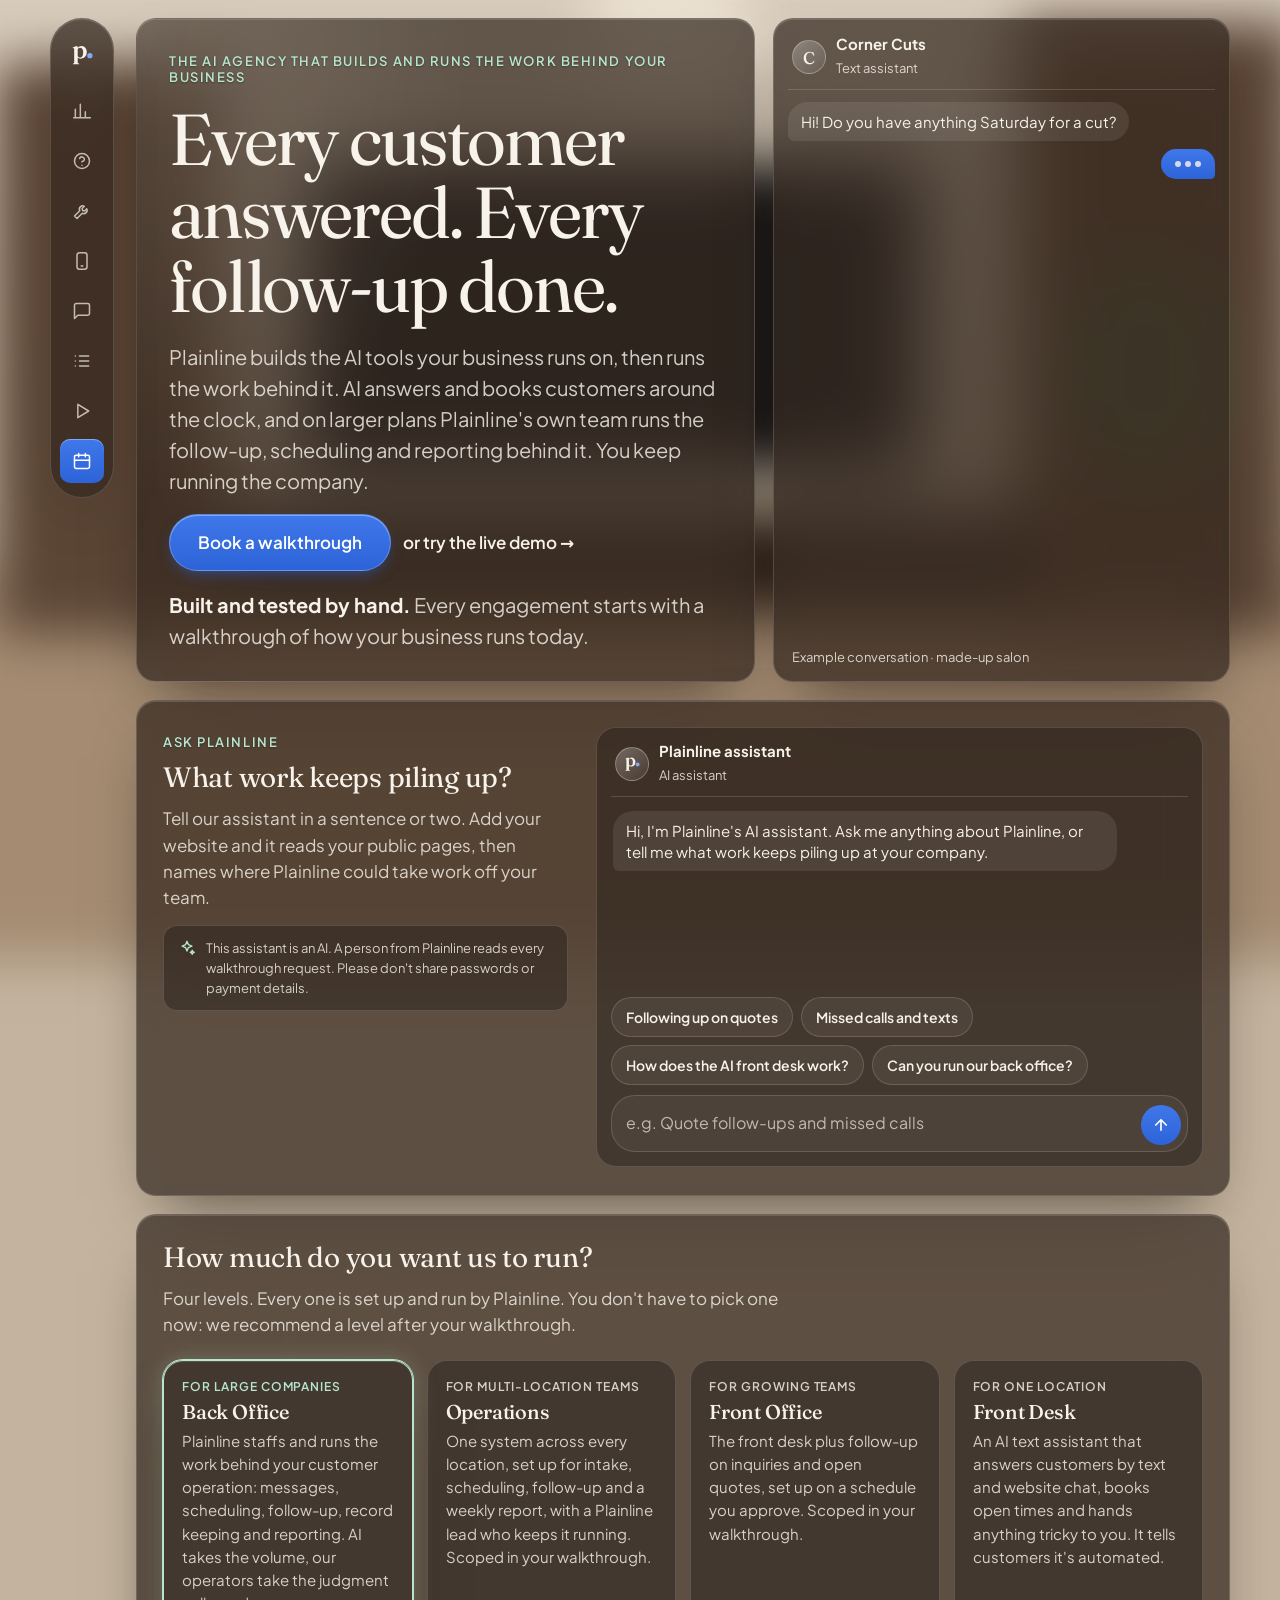
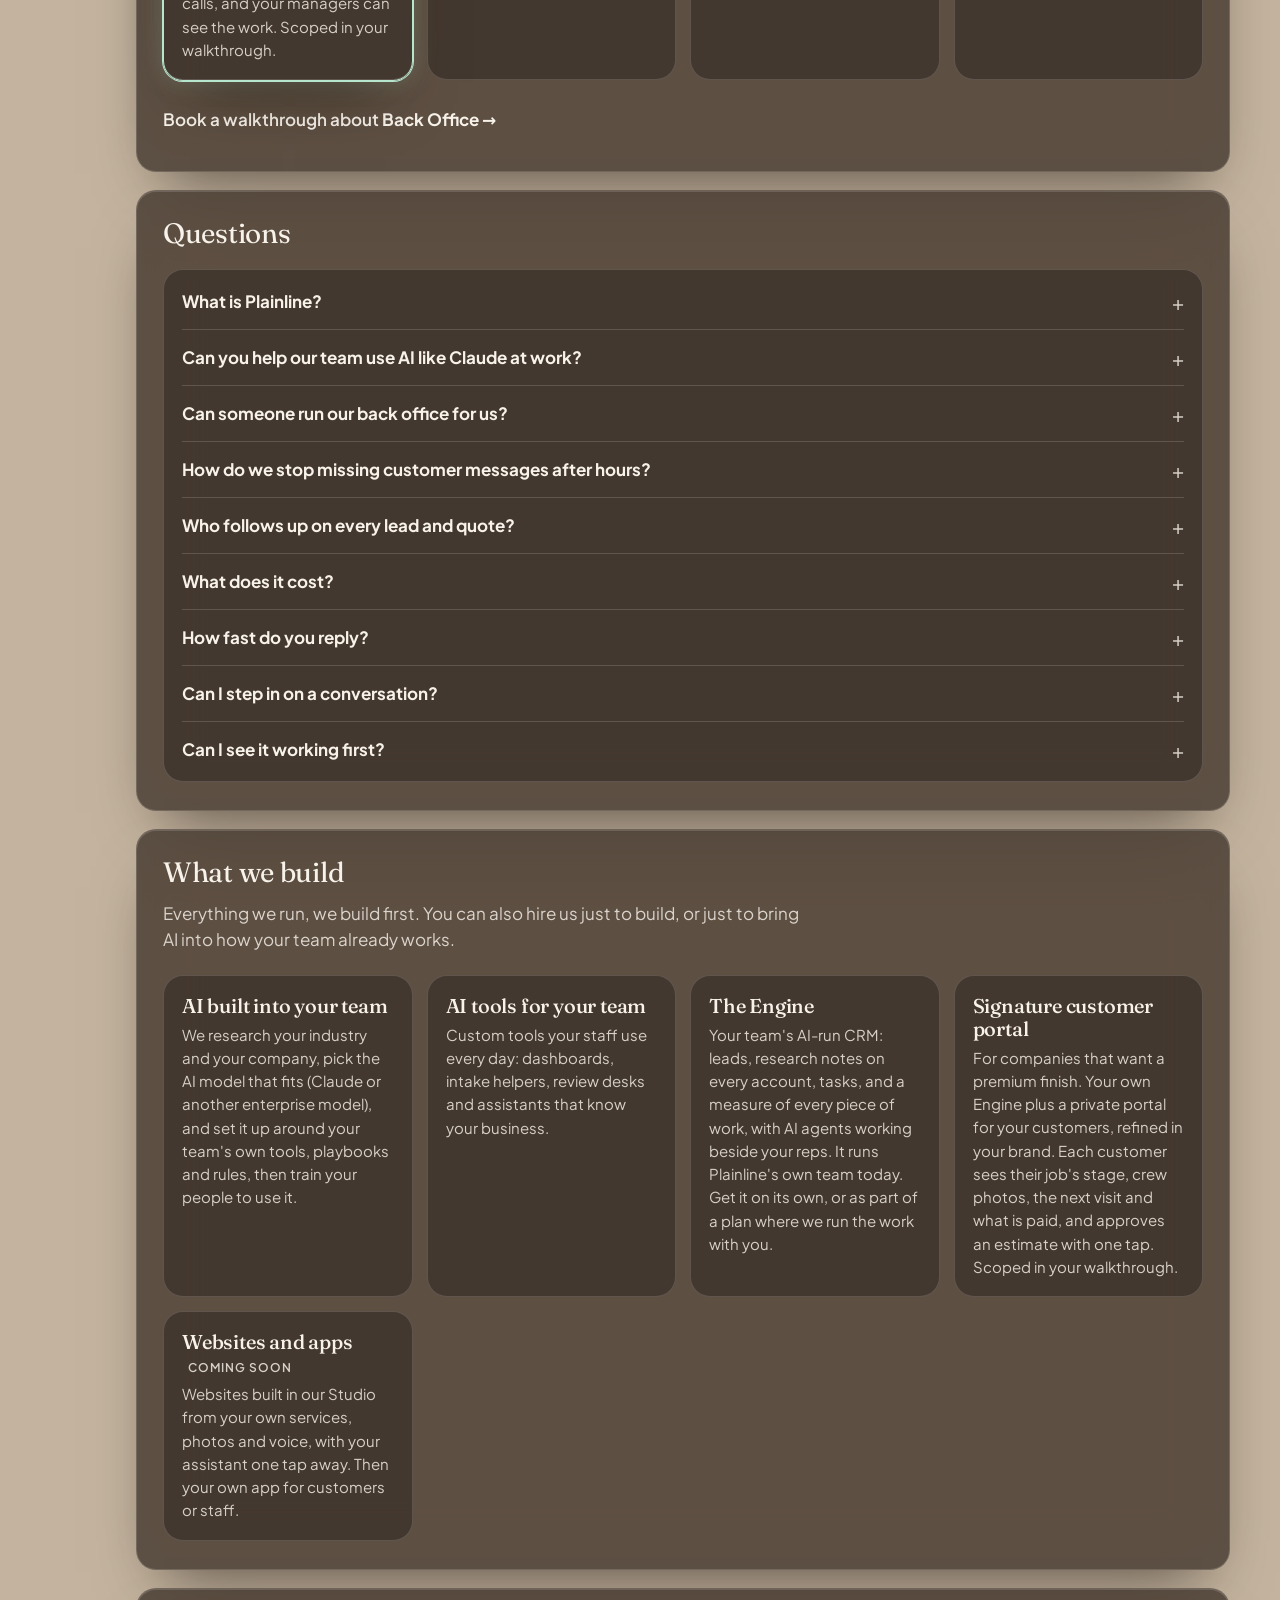
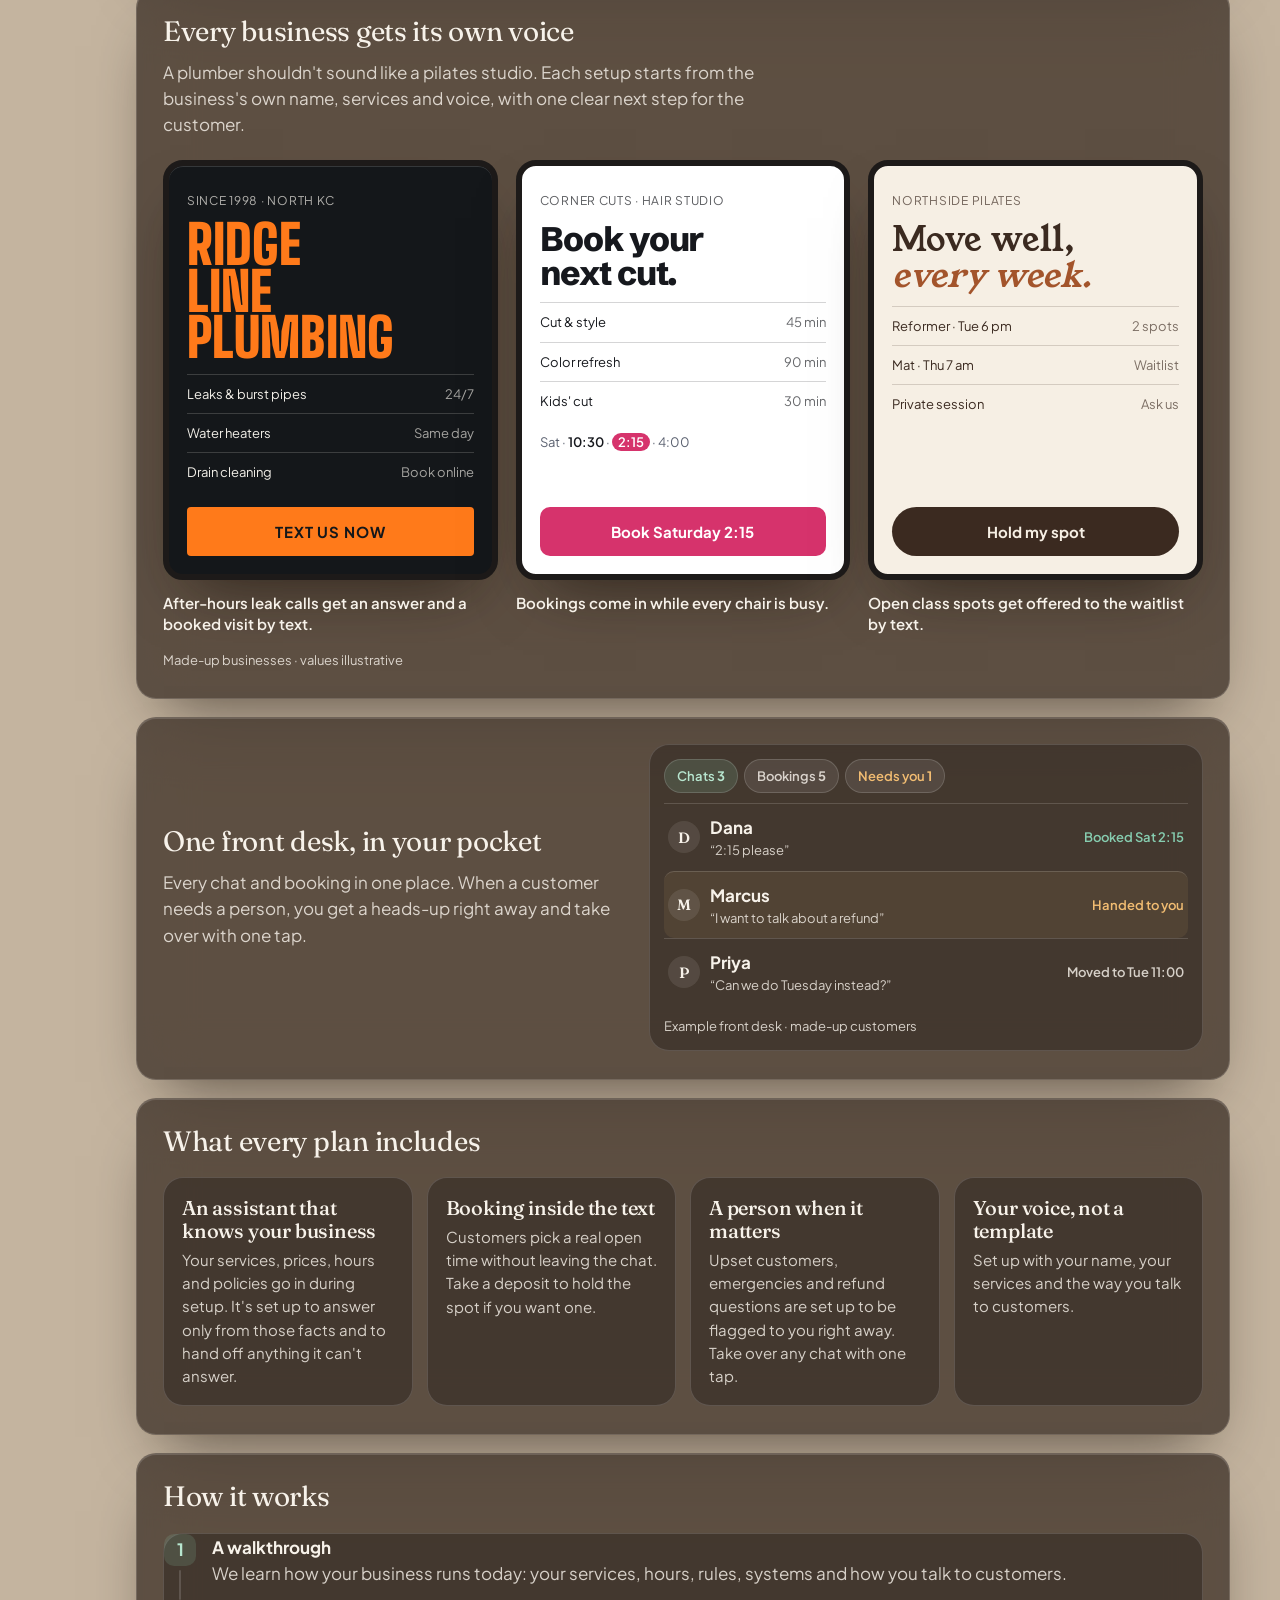
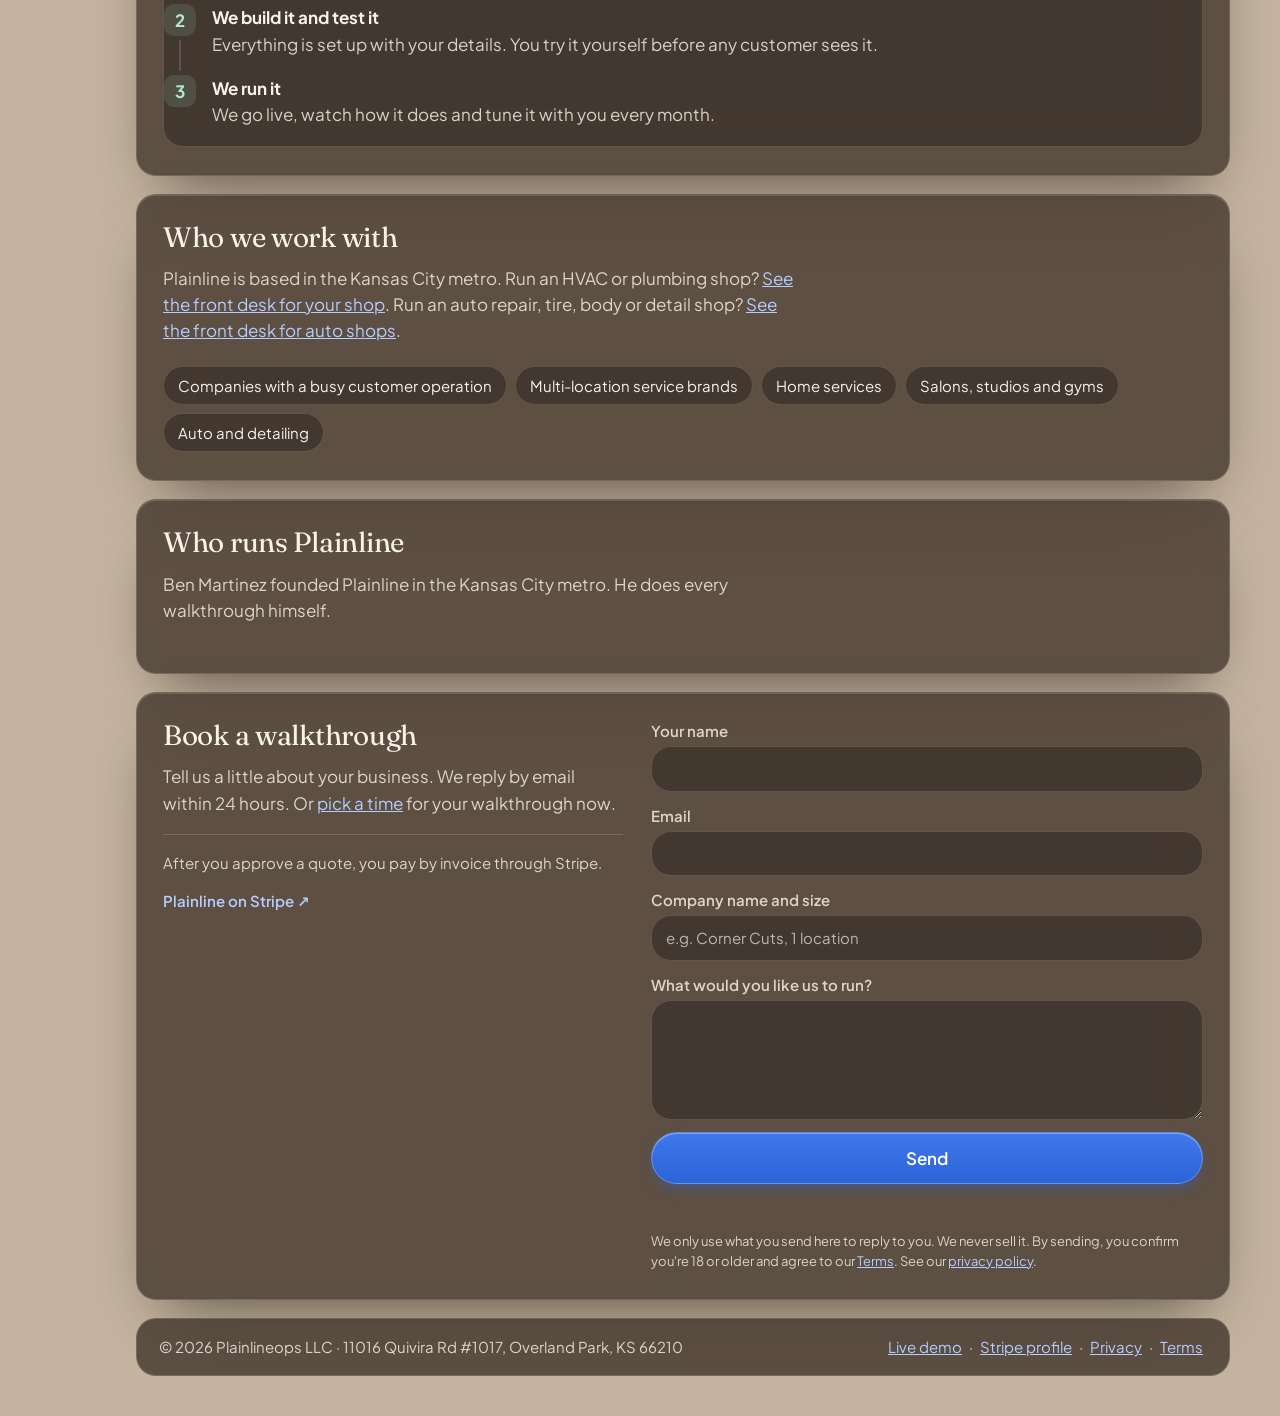
==== commit 282cc20e: "Auto shops landing page, with Getting found on Google and in AI answers plainlineops.com/auto-repair" ====
--- a/index.html
+++ b/index.html
@@ -472,7 +472,7 @@
 
   <section>
     <h2>Who we work with</h2>
-    <p class="lede">Plainline is based in the Kansas City metro. Run an HVAC or plumbing shop? <a href="/hvac-plumbing">See the front desk for your shop</a>.</p>
+    <p class="lede">Plainline is based in the Kansas City metro. Run an HVAC or plumbing shop? <a href="/hvac-plumbing">See the front desk for your shop</a>. Run an auto repair, tire, body or detail shop? <a href="/auto-repair">See the front desk for auto shops</a>.</p>
     <div class="who"><span>Companies with a busy customer operation</span><span>Multi-location service brands</span><span>Home services</span><span>Salons, studios and gyms</span><span>Auto and detailing</span></div>
   </section>
 
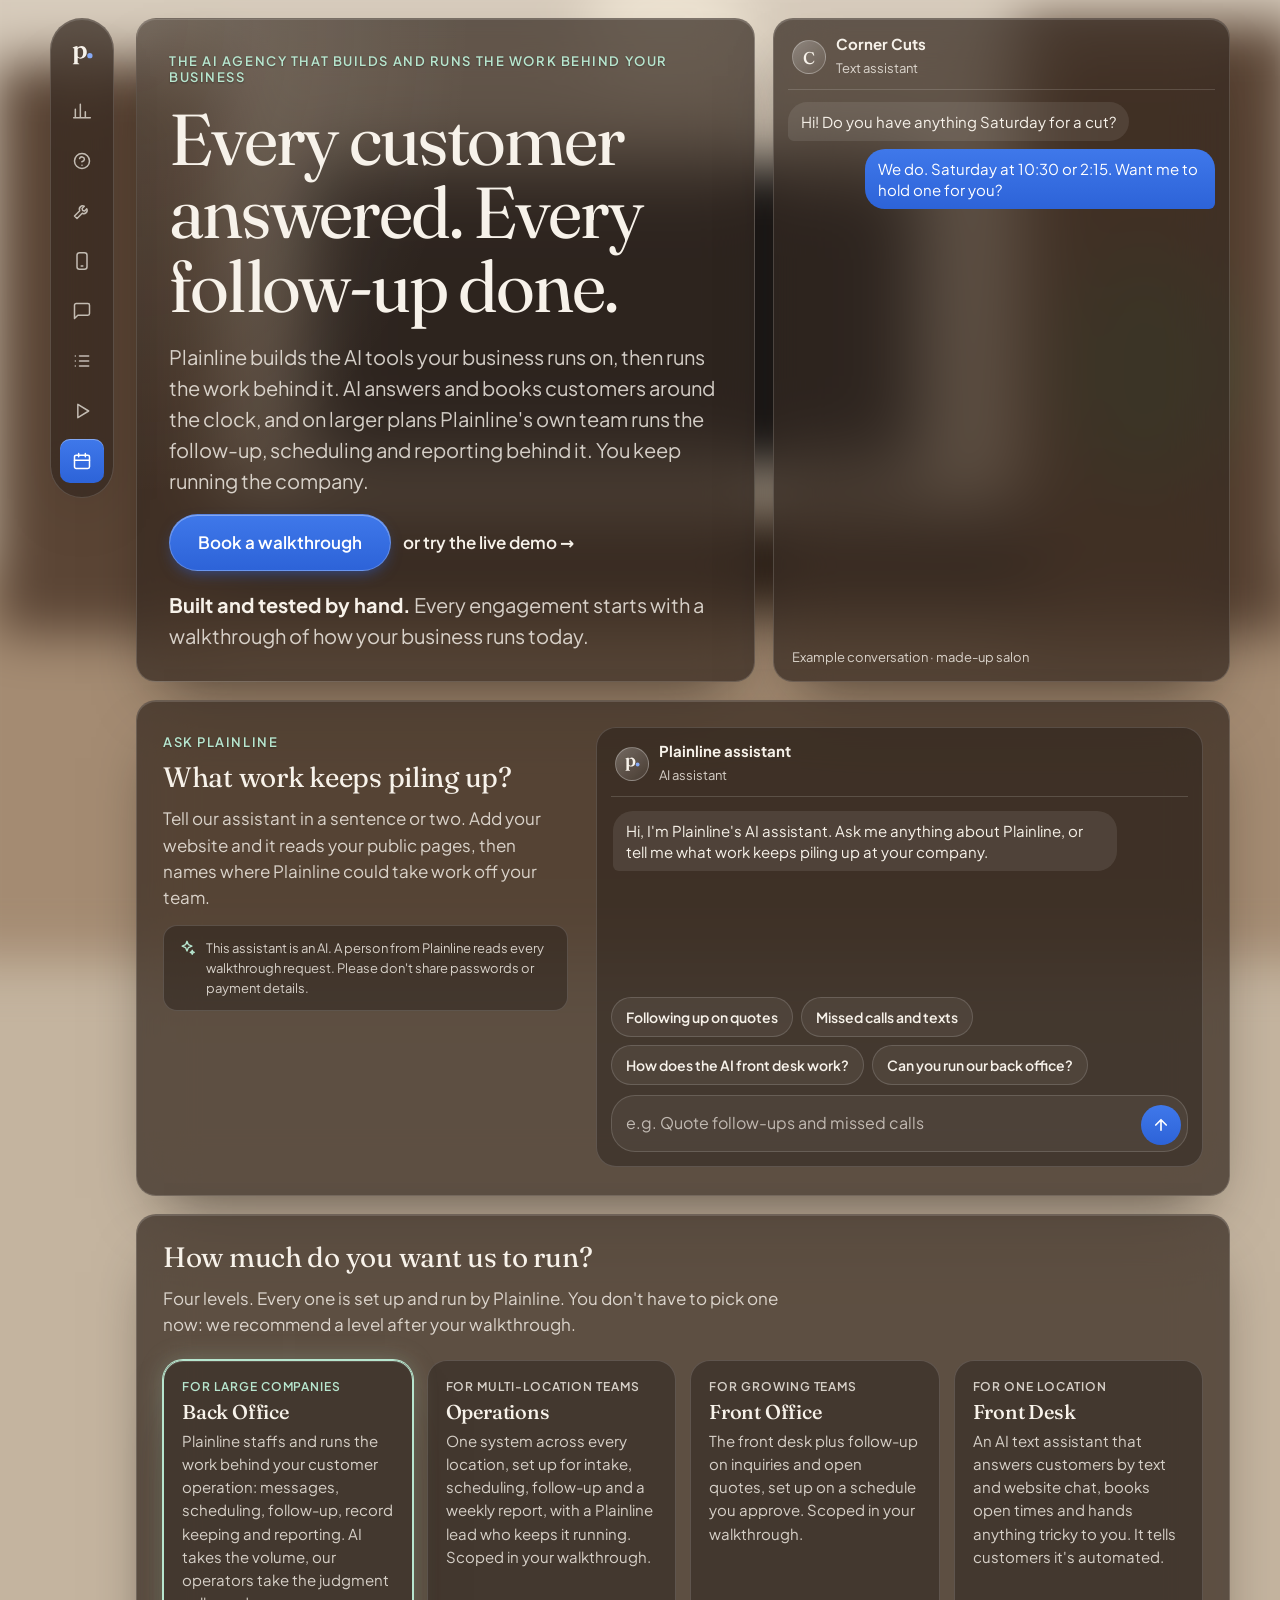
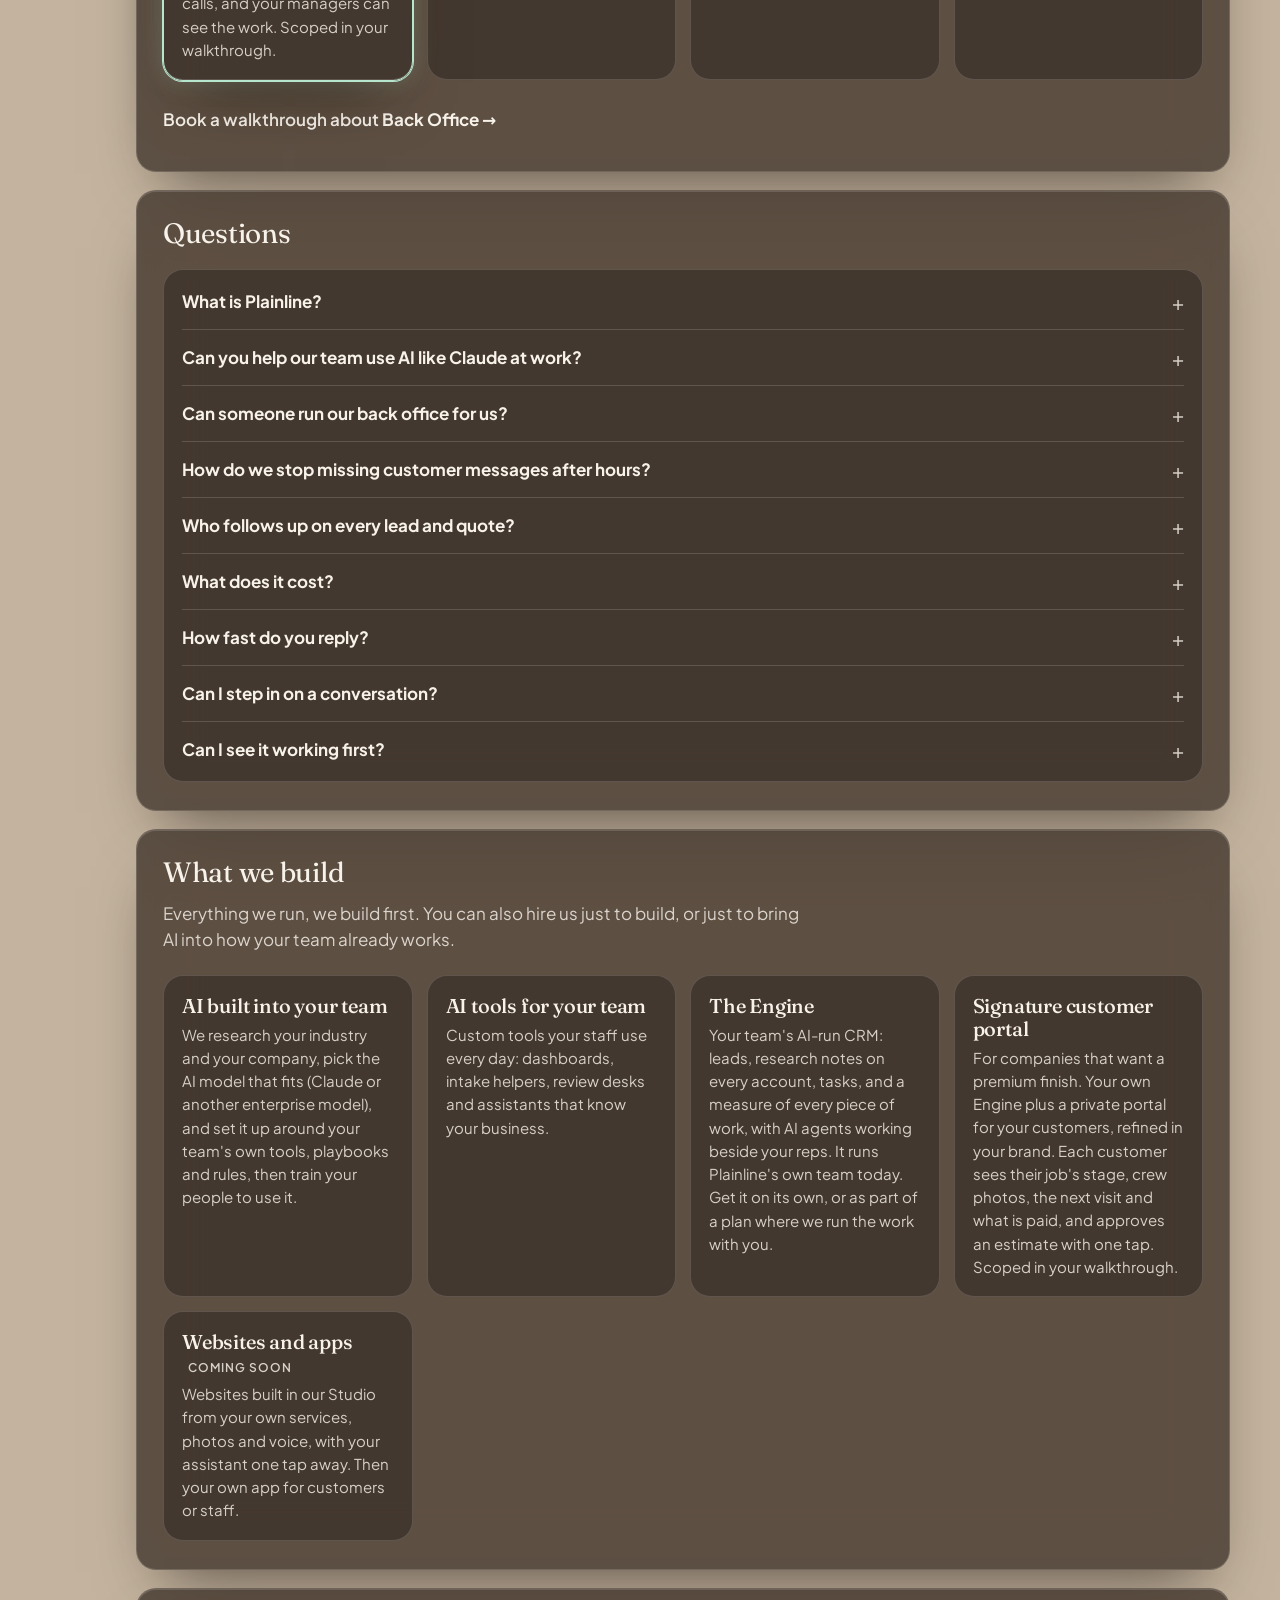
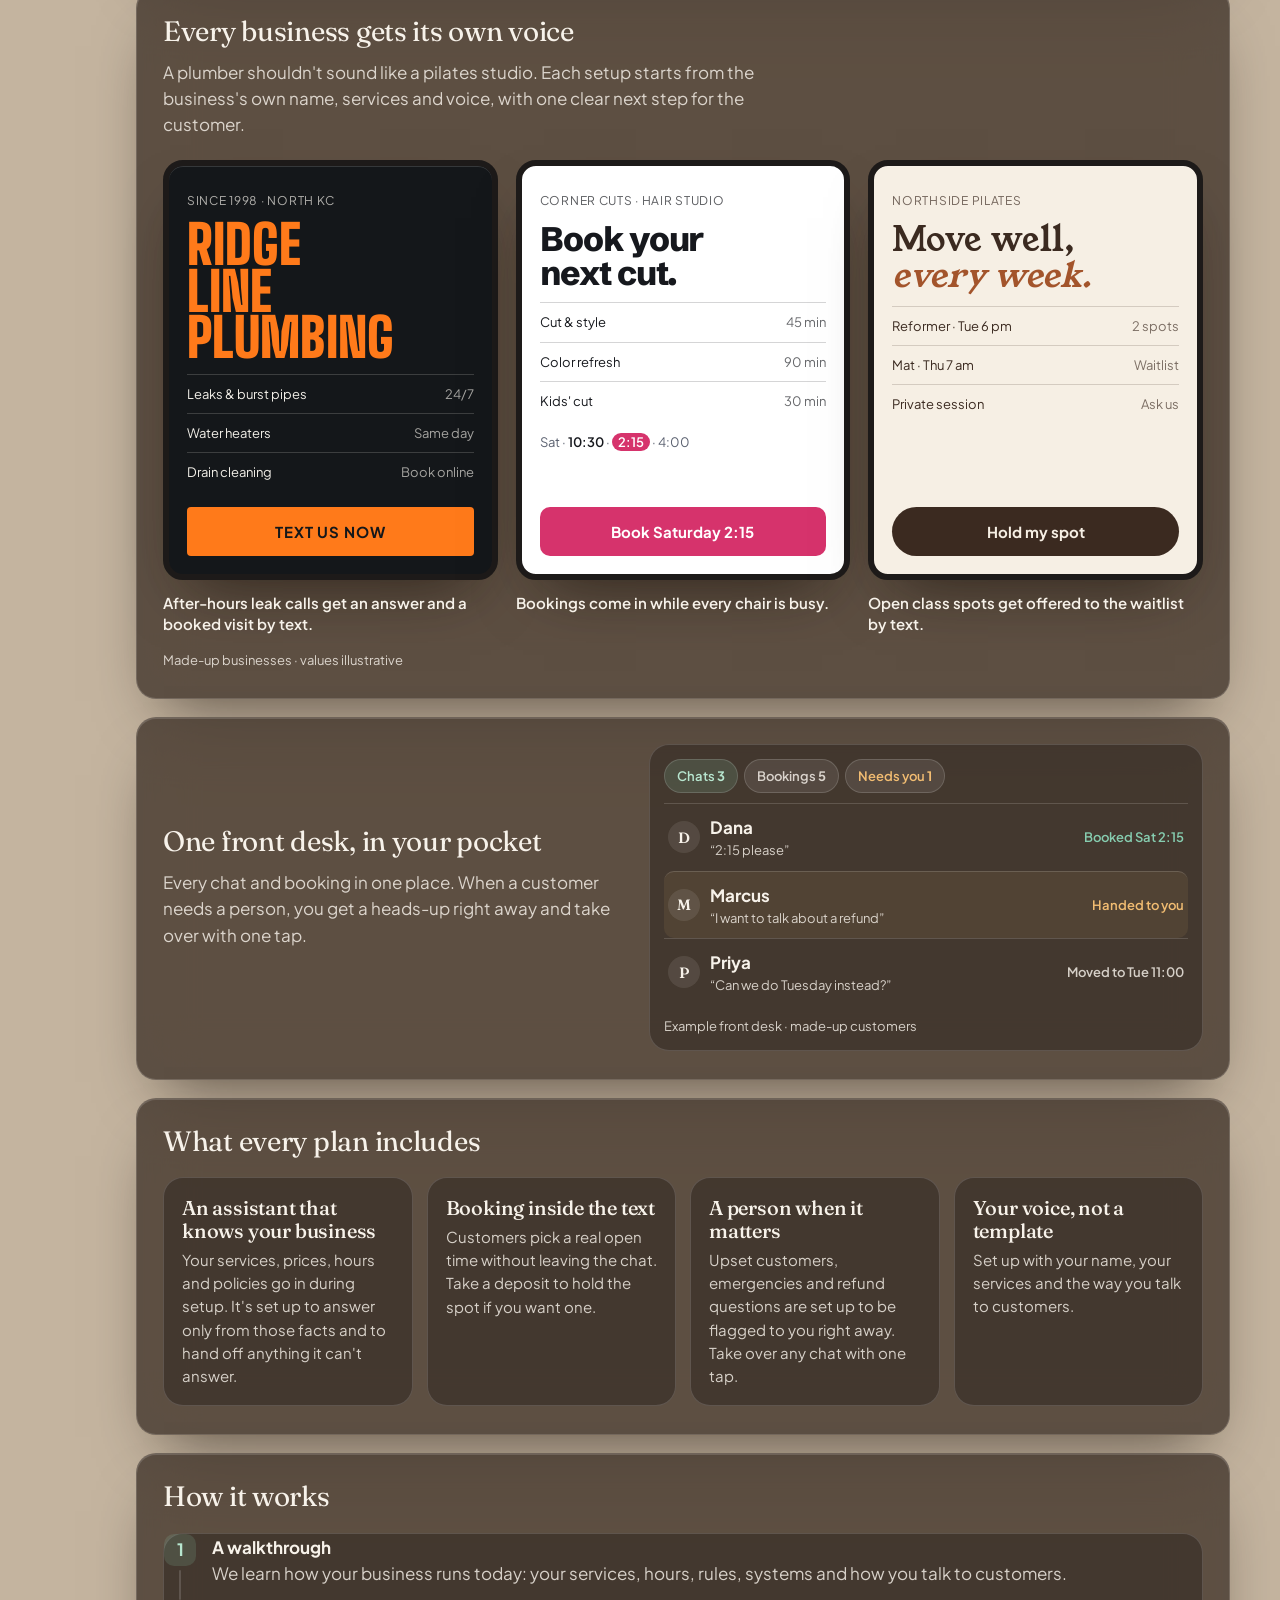
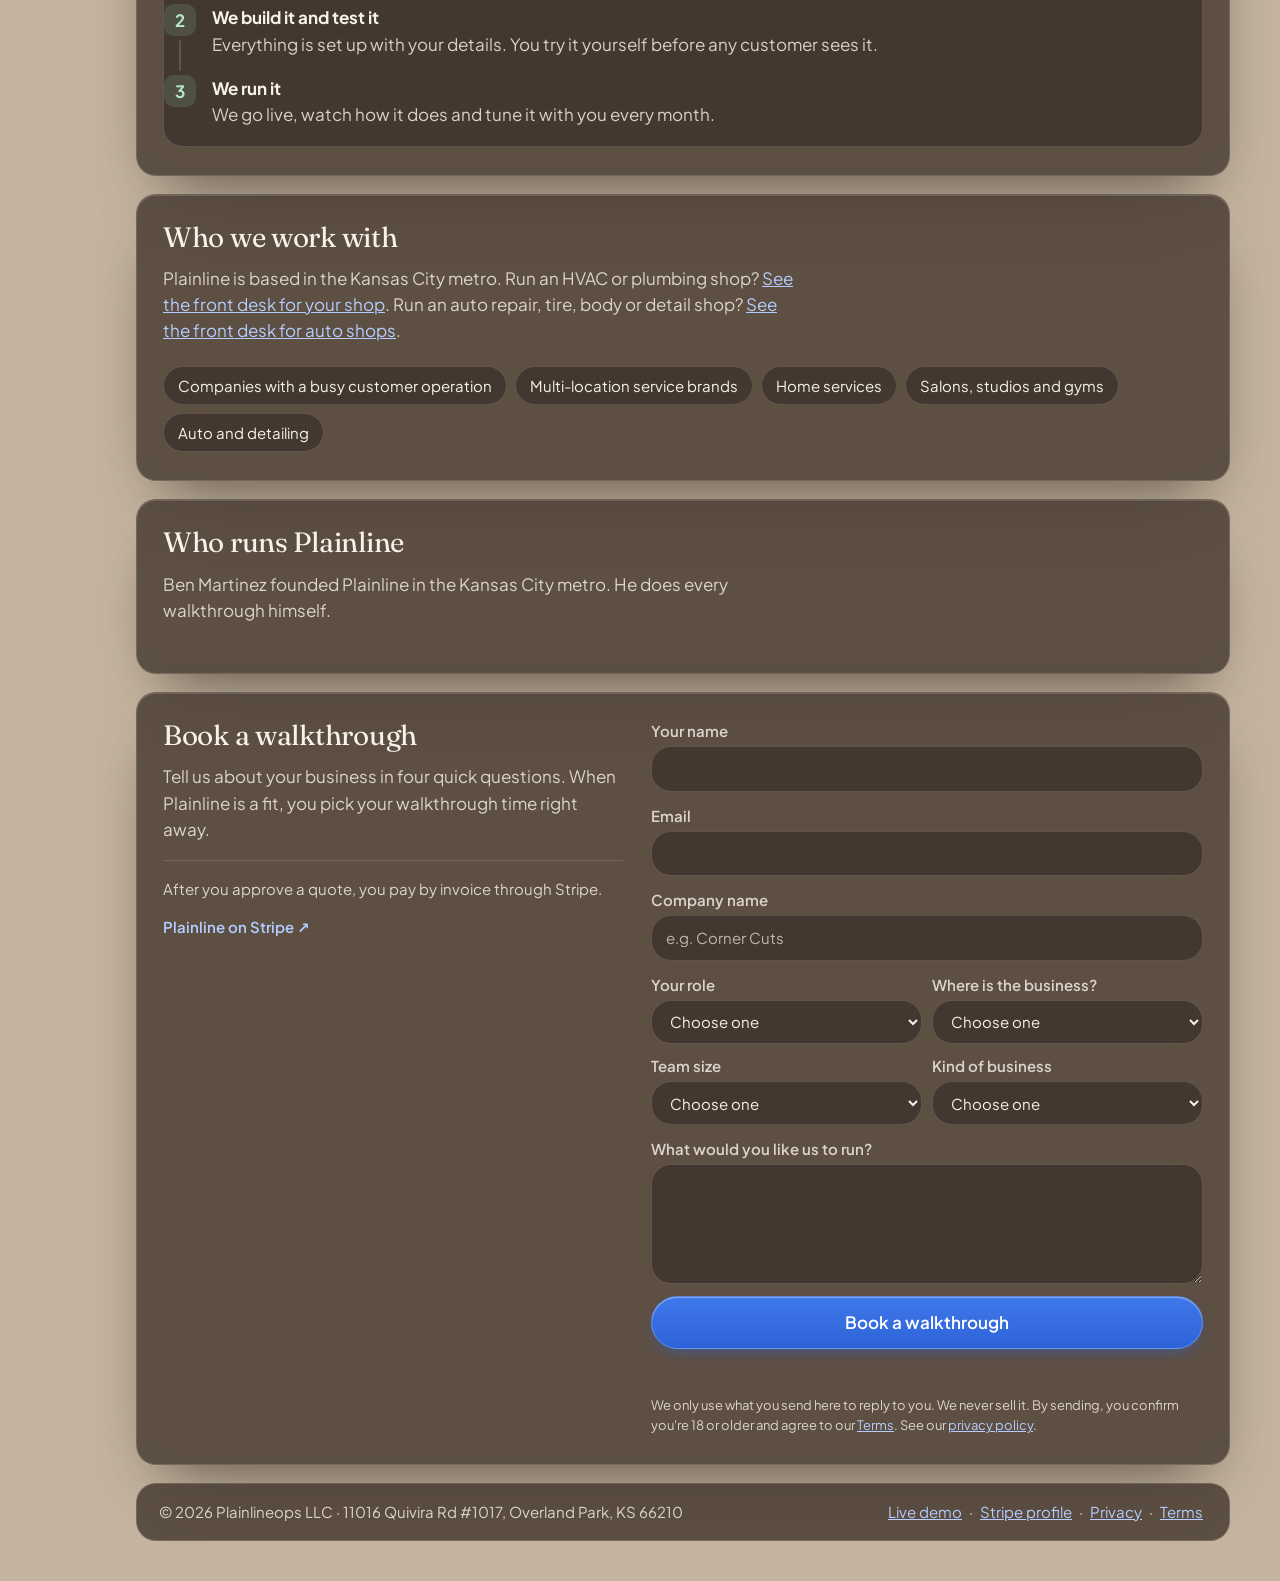
==== commit ded965e1: "Website: qualify every walkthrough request before Ben sees it Ben, Nov 13: "force people who want th" ====
--- a/index.html
+++ b/index.html
@@ -151,10 +151,14 @@
 @media (max-width:760px){.contact{grid-template-columns:minmax(0,1fr)}}
 form{display:flex;flex-direction:column;gap:12px}
 label{display:flex;flex-direction:column;gap:4px;font-size:15px;font-weight:600;color:var(--g-ink-2)}
-input,textarea{min-height:44px;font:inherit;color:var(--g-ink);border:1px solid var(--g-line);border-radius:20px;padding:10px 14px;background:var(--surface);font-weight:400;transition:border-color var(--t-fast),box-shadow var(--t-fast)}
+input,textarea,select{min-height:44px;font:inherit;color:var(--g-ink);border:1px solid var(--g-line);border-radius:20px;padding:10px 14px;background:var(--surface);font-weight:400;transition:border-color var(--t-fast),box-shadow var(--t-fast)}
 input::placeholder,textarea::placeholder{color:rgba(247,242,234,.68)}
-input:focus,textarea:focus{outline:none;border-color:var(--g-accent-hi);box-shadow:0 0 0 4px rgba(76,140,246,.25)}
+input:focus,textarea:focus,select:focus{outline:none;border-color:var(--g-accent-hi);box-shadow:0 0 0 4px rgba(76,140,246,.25)}
 textarea{min-height:120px;resize:vertical}
+.qual{display:grid;grid-template-columns:minmax(0,1fr) minmax(0,1fr);gap:10px}
+@media (max-width:520px){.qual{grid-template-columns:minmax(0,1fr)}}
+.qual select{width:100%;min-width:0;text-overflow:ellipsis}
+.book-now{display:flex;width:max-content;max-width:100%;margin-top:10px}
 .hp{position:absolute;left:-9999px;width:1px;height:1px;overflow:hidden}
 #formMsg{font-size:15px;min-height:1.5em;margin:0}
 #formMsg.ok{color:var(--ok)} #formMsg.err{color:var(--g-warn-ink)}
@@ -348,8 +352,9 @@
       <div class="chat-chips" id="chatChips"></div>
       <form class="chat-book" id="chatBook" hidden novalidate>
         <h3>Book a walkthrough</h3>
-        <p class="fine">We send this chat with your request. We reply by email within 24 hours.</p>
+        <p class="fine">Four quick questions. When Plainline is a fit, you pick your walkthrough time right away. We send this chat with your request.</p>
         <div class="row"><label>Your name<input name="name" required maxlength="200" autocomplete="name"></label><label>Email<input name="email" type="email" required maxlength="320" autocomplete="email"></label></div>
+        <div class="qual" role="group" aria-label="Four quick questions"></div>
         <label class="hp" aria-hidden="true">Leave this empty<input name="website" tabindex="-1" autocomplete="off"></label>
         <button class="btn" id="bookBtn">Book a walkthrough</button>
         <p id="bookMsg" role="status" aria-live="polite"></p>
@@ -484,16 +489,17 @@
   <section id="contact" class="contact">
     <div>
       <h2 style="font-size:28px;margin-bottom:12px">Book a walkthrough</h2>
-      <p style="color:var(--g-ink-2);margin:0">Tell us a little about your business. We reply by email within 24 hours. Or <a href="https://calendar.app.google/hZbyd1vnBrK6uEwKA" target="_blank" rel="noopener">pick a time</a> for your walkthrough now<span class="sr"> (opens in a new tab)</span>.</p>
+      <p style="color:var(--g-ink-2);margin:0">Tell us about your business in four quick questions. When Plainline is a fit, you pick your walkthrough time right away.</p>
       <p class="billing">After you approve a quote, you pay by invoice through Stripe. <a href="https://stripe.com/@plainline" target="_blank" rel="noopener">Plainline on Stripe ↗</a></p>
     </div>
     <form id="leadForm" novalidate>
       <label>Your name<input name="name" required maxlength="200" autocomplete="name"></label>
       <label>Email<input name="email" type="email" required maxlength="320" autocomplete="email"></label>
-      <label>Company name and size<input name="business" maxlength="200" placeholder="e.g. Corner Cuts, 1 location"></label>
+      <label>Company name<input name="company" required maxlength="200" autocomplete="organization" placeholder="e.g. Corner Cuts"></label>
+      <div class="qual" role="group" aria-label="Four quick questions"></div>
       <label>What would you like us to run?<textarea name="message" maxlength="4500"></textarea></label>
       <label class="hp" aria-hidden="true">Leave this empty<input name="website" tabindex="-1" autocomplete="off"></label>
-      <button class="btn" id="sendBtn">Send</button>
+      <button class="btn" id="sendBtn">Book a walkthrough</button>
       <p id="formMsg" role="status" aria-live="polite"></p>
       <p class="fine">We only use what you send here to reply to you. We never sell it. By sending, you confirm you're 18 or older and agree to our <a href="/terms">Terms</a>. See our <a href="/privacy">privacy policy</a>.</p>
     </form>
@@ -505,43 +511,66 @@
 </div>
 </div>
 
+<script src="/qualify.js"></script>
 <script>
 /* Contact form: sends one walkthrough request to /api/lead, which saves it to the "leads" table (The Engine's Inquiries tab) with limits per visitor. */
 const form = document.getElementById("leadForm"), msg = document.getElementById("formMsg"), btn = document.getElementById("sendBtn");
-/* The walkthrough booking page (Google Calendar). Offered after every request and whenever a send fails (a busy connection,
-   the spam check or no signal), so a visitor always has a way to book. The chat below uses it too. */
+/* The walkthrough booking page (Google Calendar). Ben, Nov 13: the site qualifies every request before he sees it, so
+   only a visitor whose answers make Plainline a fit sees it: after the request, or when a send fails. The chat uses it too. */
 const BOOK_URL = "https://calendar.app.google/hZbyd1vnBrK6uEwKA";
-const bookLink = () => {
-  const a = Object.assign(document.createElement("a"), { href: BOOK_URL, target: "_blank", rel: "noopener", textContent: "Pick a time" });
+const bookLink = big => {
+  const a = Object.assign(document.createElement("a"), { href: BOOK_URL, target: "_blank", rel: "noopener", textContent: big ? "Pick your walkthrough time" : "Pick a time", className: big ? "btn book-now" : "" });
   a.append(Object.assign(document.createElement("span"), { className: "sr", textContent: " (opens in a new tab)" })); return a;
 };
-const say = (text, cls, link) => { msg.textContent = text; msg.className = cls; if (link) msg.append(" ", bookLink(), "."); };
+const say = (text, cls, link) => { msg.textContent = text; msg.className = cls; if (link) msg.append(" ", bookLink(link === "big"), link === "big" ? "" : "."); };
 /* Where the visitor came from, so walkthrough rates can be counted per campaign: "website", or "website · <utm_source>/<utm_campaign>", at most 50 characters (the table's limit). */
 const leadSource = () => { const q = new URLSearchParams(location.search), tag = [q.get("utm_source"), q.get("utm_campaign")].filter(Boolean).join("/").replace(/[^\w.\/-]/g, "").slice(0, 40); return tag ? "website · " + tag : "website"; }; // the leads table caps source at 50 characters
+/* The four quick questions come from qualify.js, so the page and the server use one list and one rule. Without it
+   (a blocked script) the forms still send, and the server answers "check": a person reads it, nobody gets the calendar. */
+const Q = window.Qualify;
+document.querySelectorAll(".qual").forEach(box => Q && box.replaceChildren(...Q.ASK.map(([key, label, opts]) => {
+  const l = document.createElement("label"), s = Object.assign(document.createElement("select"), { name: key, required: true });
+  s.append(new Option("Choose one", ""), ...Object.entries(opts).map(([v, t]) => new Option(t, v)));
+  l.append(label, s); return l;
+})));
+/* A form's answers, its first unanswered question and qualify()'s answer: fit, check or no */
+const answersOf = f => {
+  const a = {}; let miss = null;
+  for (const s of f.querySelectorAll(".qual select")) { a[s.name] = s.value; if (!s.value && !miss) miss = s; }
+  return { a, miss, ...(Q ? Q.qualify(a) : { fit: "check", note: "" }) };
+};
+const FITS = ["fit", "check", "no"];
+const after = (q, n) => q.fit === "fit" ? `Thanks${n}! Plainline is a fit for your business. Pick your walkthrough time now:`
+  : q.fit === "no" ? `Thanks for reaching out${n}. ${q.note}`.trim()
+  : `Thanks${n}! Your request is in. Plainline reads it and replies by email within 24 hours.`;
+const LIMIT = { fit: "We already have your request. To book your walkthrough now:", other: "We already have a few requests from this connection. We reply by email within 24 hours." };
+const FAILED = { fit: "Sorry, that didn't send. You can book your walkthrough here instead:", other: "Sorry, that didn't send. Please try again in a few minutes." };
 
 form.addEventListener("submit", async e => {
   e.preventDefault();
-  const f = Object.fromEntries(new FormData(form));
-  const name = f.name.trim(), email = f.email.trim();
+  const f = Object.fromEntries(new FormData(form)), q = answersOf(form);
+  const name = f.name.trim(), email = f.email.trim(), company = f.company.trim(), fit = q.fit === "fit";
   if (!name){ form.name.focus(); return say("Please add your name.", "err"); }
   if (!/^\S+@\S+\.\S+$/.test(email)){ form.email.focus(); return say("Please add a valid email so we can reply.", "err"); }
+  if (!company){ form.company.focus(); return say("Please add your company's name.", "err"); }
+  if (q.miss){ q.miss.focus(); return say("Please answer the four quick questions.", "err"); }
   if (f.website){ form.reset(); return say("Thanks! We'll be in touch.", "ok"); } // bot filled the hidden field
-  const message = [f.business.trim() && "Business: " + f.business.trim(), f.message.trim()].filter(Boolean).join("\n\n");
   btn.disabled = true; say("Sending…", "");
   try {
     const r = await fetch("/api/lead", {
       method: "POST",
       headers: {"Content-Type": "application/json"},
-      body: JSON.stringify({name, email, message, source: leadSource()}),
+      body: JSON.stringify({name, email, company, message: f.message.trim(), q: q.a, source: leadSource()}),
       signal: AbortSignal.timeout(15000)
     });
     // Our own limit says 429 with no firewall header; the spam check (x-vercel-mitigated) and other errors go to the catch.
-    if (r.status === 429 && !r.headers.get("x-vercel-mitigated")) return say("We already have a few requests from this connection. To book your walkthrough now:", "err", true);
+    if (r.status === 429 && !r.headers.get("x-vercel-mitigated")) return say(fit ? LIMIT.fit : LIMIT.other, "err", fit);
     if (!r.ok) throw new Error("HTTP " + r.status);
-    form.reset(); say("Thanks! Your message is in. We reply by email within 24 hours. To book your walkthrough now:", "ok", true);
+    const d = await r.json().catch(() => ({})), got = FITS.includes(d.fit) ? d.fit : q.fit; // the server's answer wins
+    form.reset(); say(after({ ...q, fit: got }, ""), got === "no" ? "" : "ok", got === "fit" && "big");
   } catch (err) {
     console.error("lead submit failed", err);
-    say("Sorry, that didn't send. You can book your walkthrough here instead:", "err", true);
+    say(fit ? FAILED.fit : FAILED.other, "err", fit);
   } finally { btn.disabled = false; }
 });
 </script>
@@ -650,16 +679,19 @@
 
   book.addEventListener("submit", async e => {
     e.preventDefault();
-    const f = Object.fromEntries(new FormData(book)), name = f.name.trim(), email = f.email.trim(), btn = $("bookBtn");
+    const f = Object.fromEntries(new FormData(book)), name = f.name.trim(), email = f.email.trim(), btn = $("bookBtn"), q = answersOf(book), fit = q.fit === "fit";
     const err = (t, link) => { bookMsg.textContent = t; bookMsg.className = "err"; if (link) bookMsg.append(" ", bookLink(), "."); };
     if (!name) { book.name.focus(); return err("Please add your name."); }
     if (!/^\S+@\S+\.\S+$/.test(email)) { book.email.focus(); return err("Please add a valid email so we can reply."); }
-    const finish = () => {
+    if (q.miss) { q.miss.focus(); return err("Please answer the four quick questions."); }
+    const finish = got => {
       done = true; book.hidden = true; lock(true); chips([], false);
-      say("in", `Thanks, ${name.split(" ")[0]}. Your walkthrough request is in. We reply by email within 24 hours. To book now:`).append(" ", bookLink(), ".");
+      const m = say("in", after({ ...q, fit: got }, ", " + name.split(" ")[0]));
+      if (got === "no") return;
+      if (got === "fit") m.append(" ", bookLink(), ".");
       const b = document.createElement("div"); b.className = "booked pop"; b.textContent = "Walkthrough requested"; logEl.append(b); scroll();
     };
-    if (f.website) return finish(); // a bot filled the hidden field
+    if (f.website) return finish("check"); // a bot filled the hidden field: no booking page
     const words = log.filter(m => m.role === "visitor").map(m => "- " + m.text).join("\n");
     const message = ["Walkthrough chat on the website.", summary && "AI summary (check it against their words): " + summary,
       site && "Website: " + site, siteNote && "What the assistant read on it: " + siteNote, "Their words:\n" + words].filter(Boolean).join("\n\n").slice(0, 4000);
@@ -668,15 +700,16 @@
       const r = await fetch("/api/lead", {
         method: "POST",
         headers: { "Content-Type": "application/json" },
-        body: JSON.stringify({ name, email, message, source: leadSource().replace(/^website/, "website chat").slice(0, 50) }),
+        body: JSON.stringify({ name, email, message, q: q.a, source: leadSource().replace(/^website/, "website chat").slice(0, 50) }),
         signal: AbortSignal.timeout(15000)
       });
-      if (r.status === 429 && !r.headers.get("x-vercel-mitigated")) return err("We already have a few requests from this connection. To book your walkthrough now:", true);
+      if (r.status === 429 && !r.headers.get("x-vercel-mitigated")) return err(fit ? LIMIT.fit : LIMIT.other, fit);
       if (!r.ok) throw new Error("HTTP " + r.status);
-      bookMsg.textContent = ""; finish();
+      const d = await r.json().catch(() => ({}));
+      bookMsg.textContent = ""; finish(FITS.includes(d.fit) ? d.fit : q.fit); // the server's answer wins
     } catch (er) {
       console.error("walkthrough request failed", er);
-      err("Sorry, that didn't send. You can book your walkthrough here instead:", true);
+      err(fit ? FAILED.fit : FAILED.other, fit);
     } finally { btn.disabled = false; }
   });
 
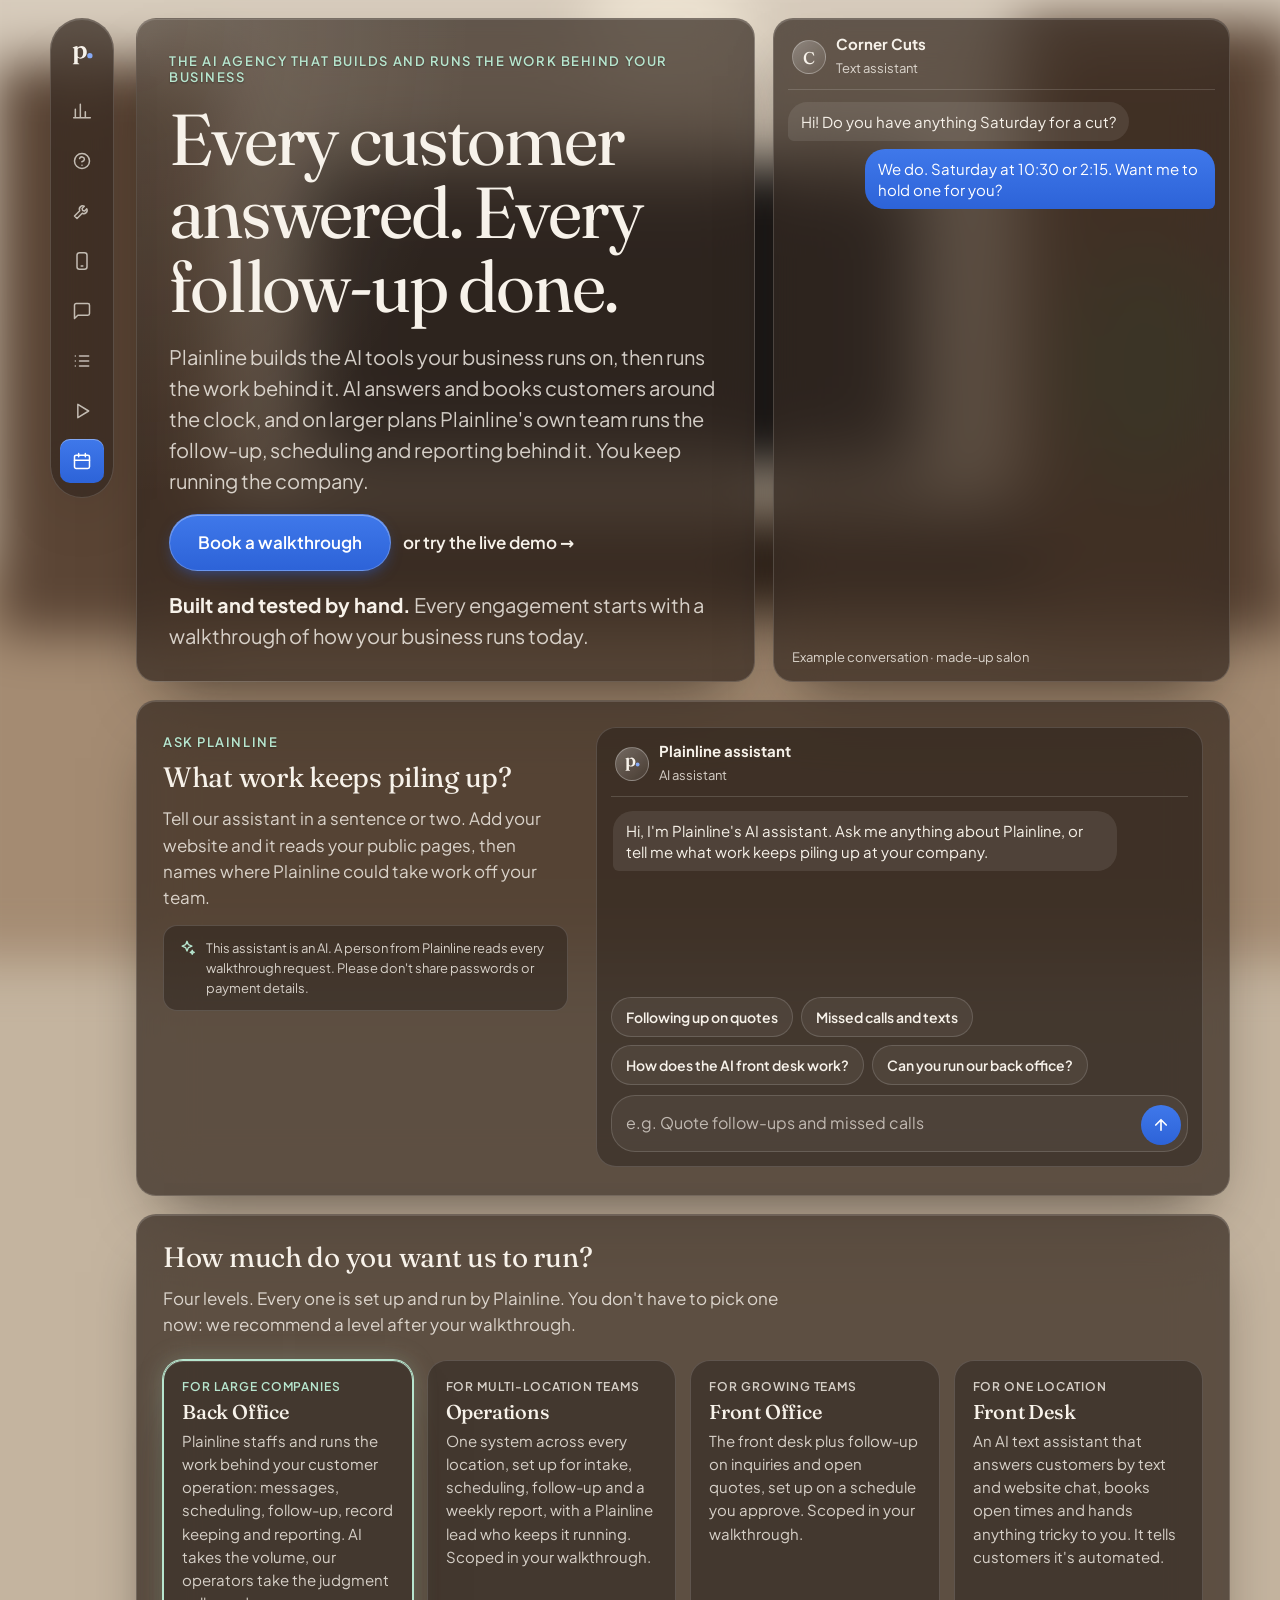
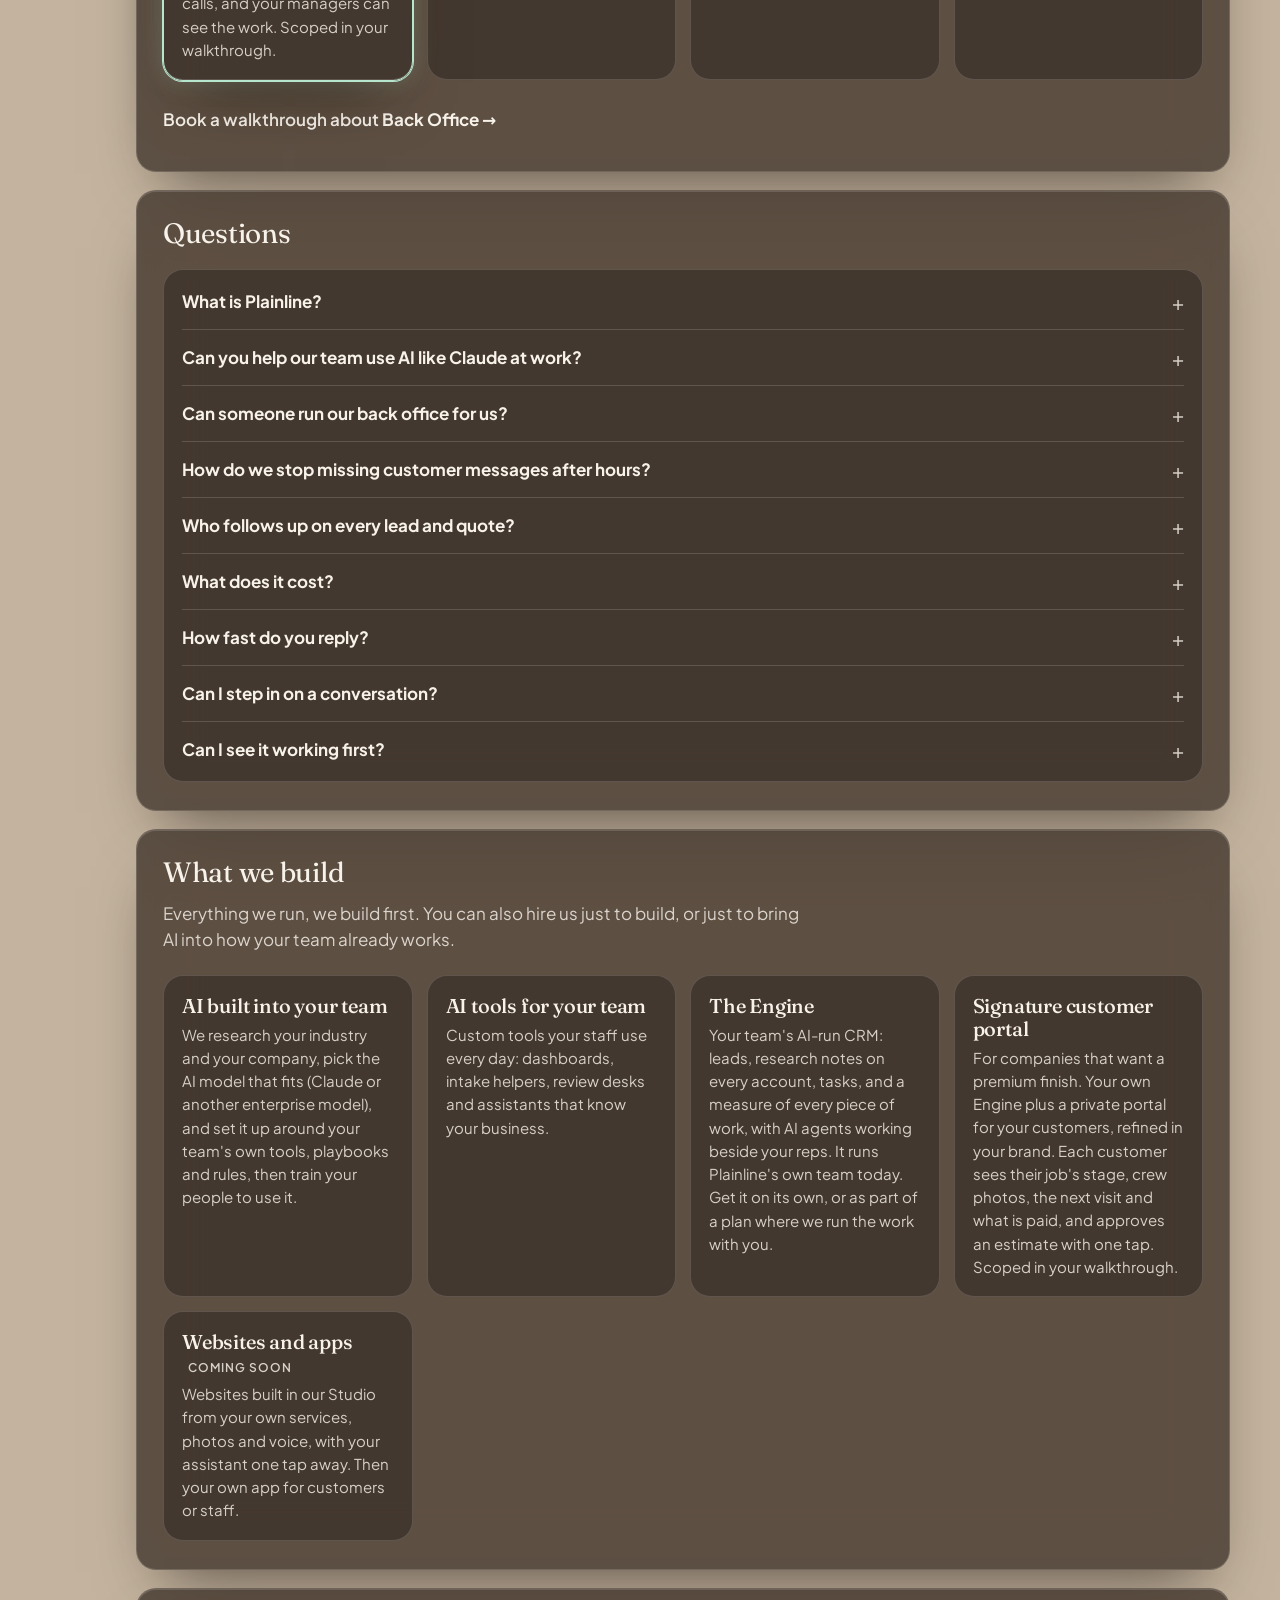
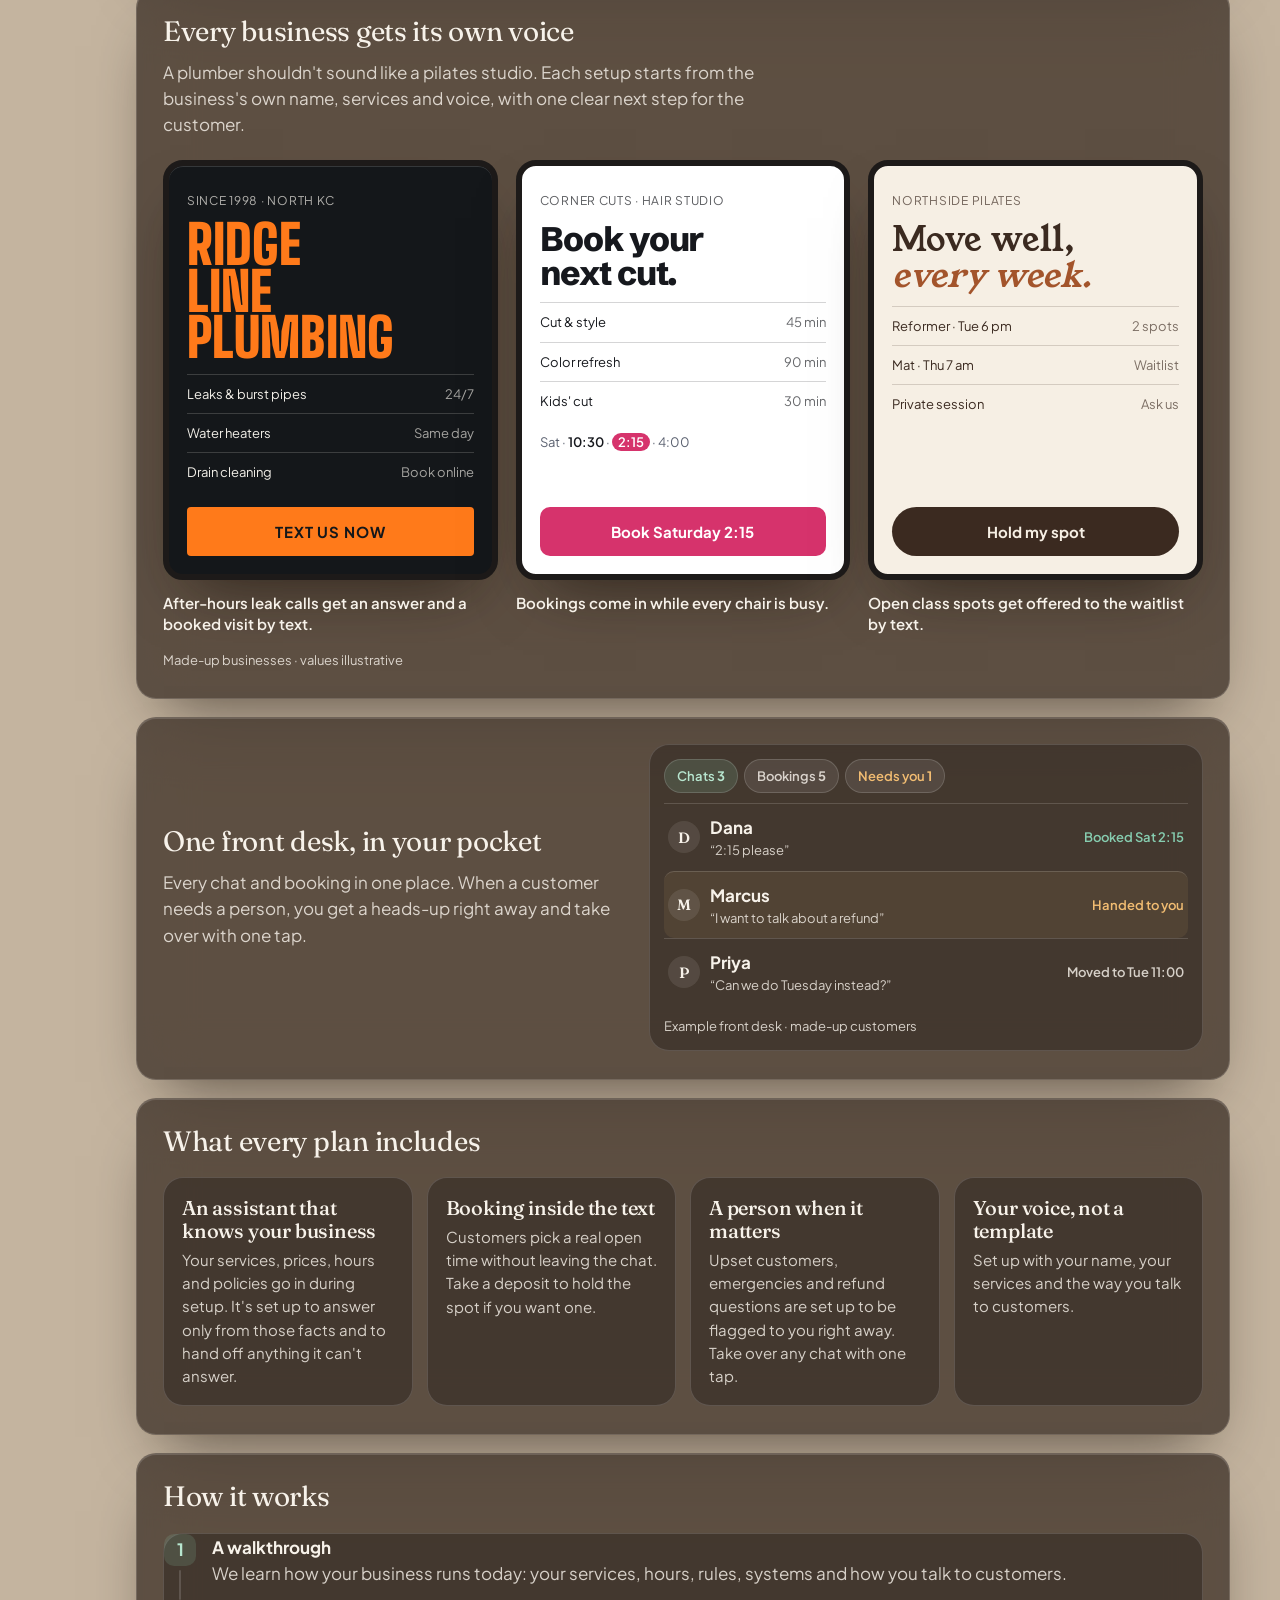
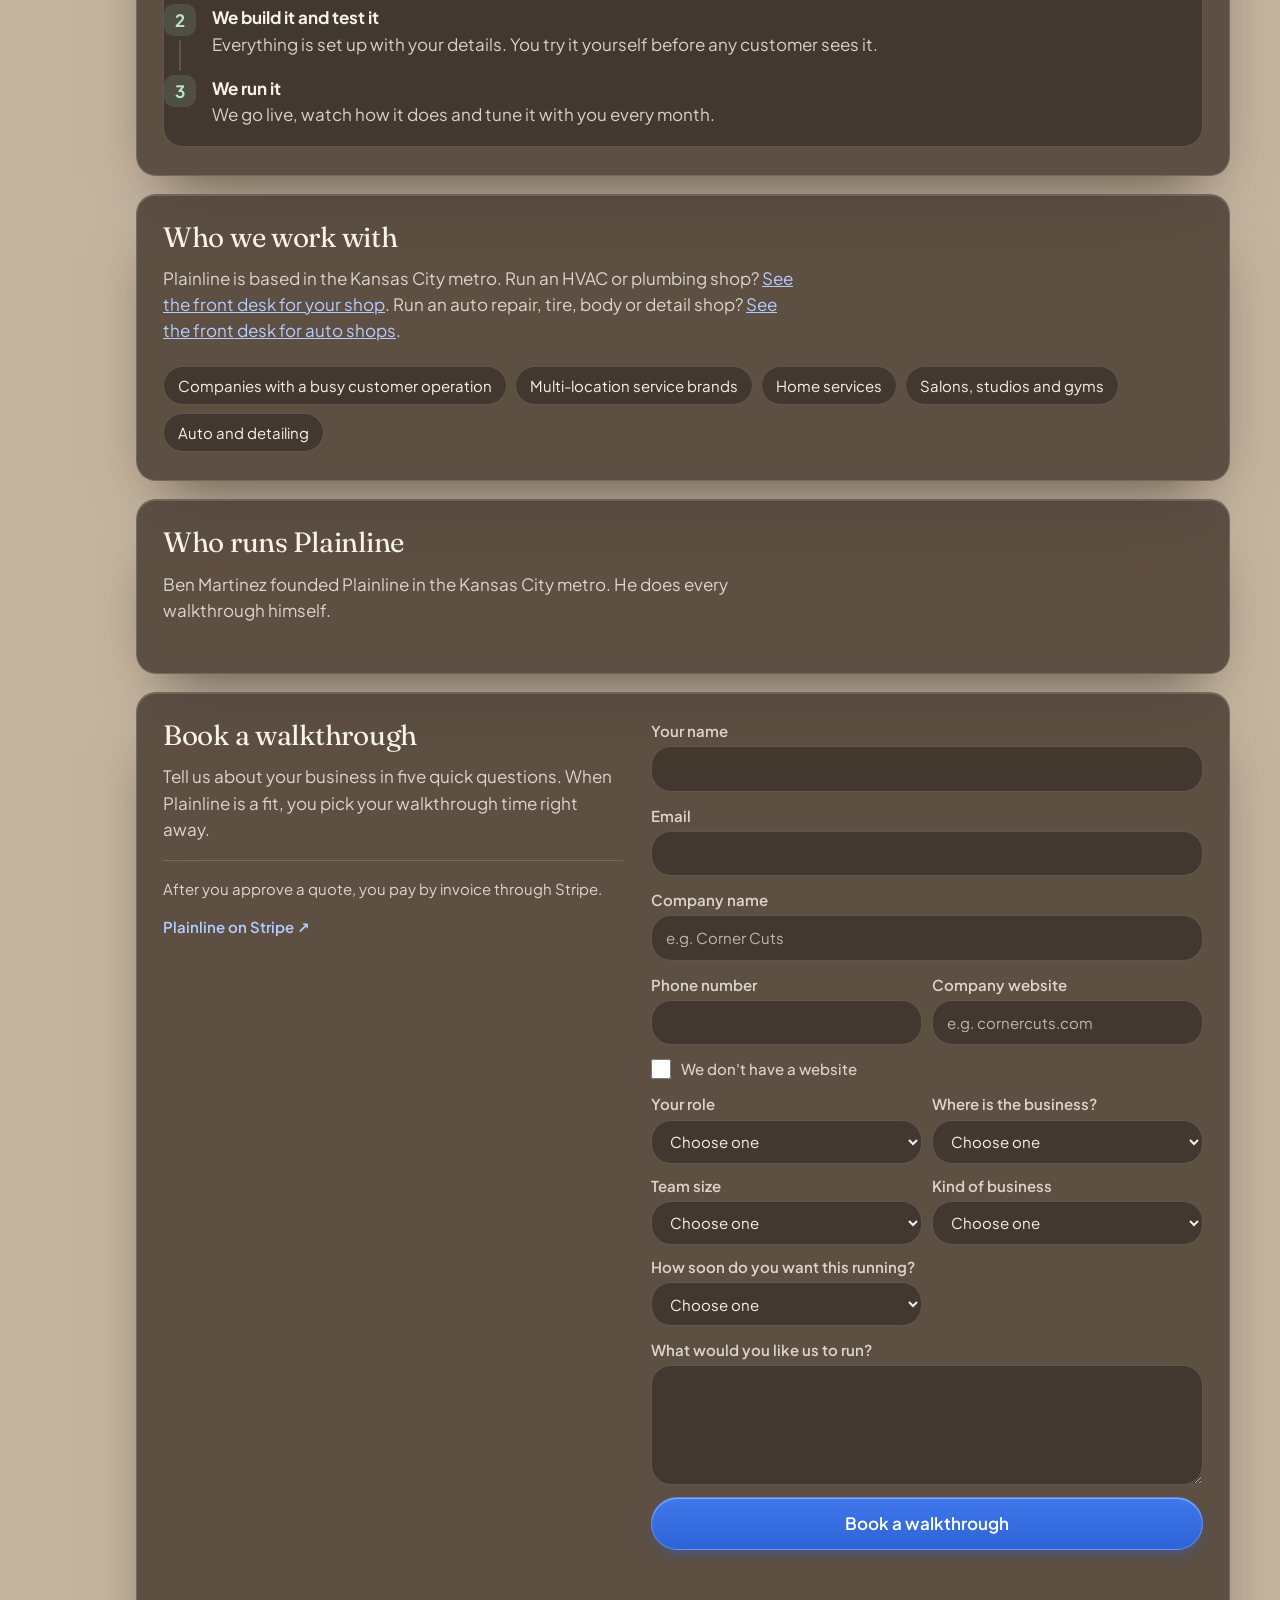
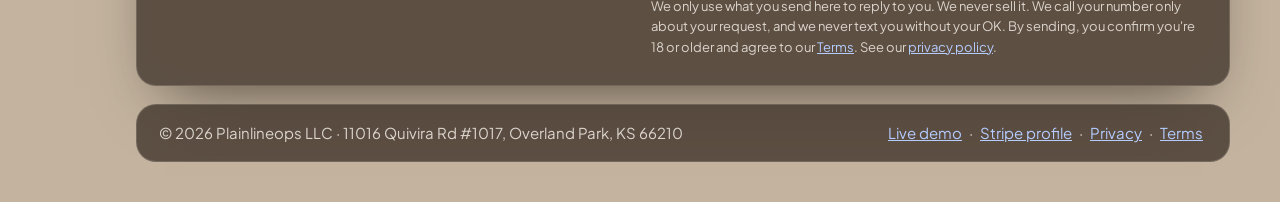
==== commit 8c04f512: "Qualifier: Ben's answers 2a, 4a, 5a, 6b, 7a, 10c; seller page made public-safe - One-person business" ====
--- a/index.html
+++ b/index.html
@@ -155,8 +155,12 @@
 input::placeholder,textarea::placeholder{color:rgba(247,242,234,.68)}
 input:focus,textarea:focus,select:focus{outline:none;border-color:var(--g-accent-hi);box-shadow:0 0 0 4px rgba(76,140,246,.25)}
 textarea{min-height:120px;resize:vertical}
-.qual{display:grid;grid-template-columns:minmax(0,1fr) minmax(0,1fr);gap:10px}
-@media (max-width:520px){.qual{grid-template-columns:minmax(0,1fr)}}
+fieldset.qual{border:0;margin:0;padding:0;min-width:0}
+.qual,.reach{display:grid;grid-template-columns:minmax(0,1fr) minmax(0,1fr);gap:10px}
+@media (max-width:520px){.qual,.reach{grid-template-columns:minmax(0,1fr)}}
+.reach input{width:100%;min-width:0}
+label.tick{flex-direction:row;align-items:center;gap:10px;font-weight:500}
+label.tick input{min-height:0;width:20px;height:20px;padding:0;margin:0;accent-color:var(--g-accent)}
 .qual select{width:100%;min-width:0;text-overflow:ellipsis}
 .book-now{display:flex;width:max-content;max-width:100%;margin-top:10px}
 .hp{position:absolute;left:-9999px;width:1px;height:1px;overflow:hidden}
@@ -352,13 +356,15 @@
       <div class="chat-chips" id="chatChips"></div>
       <form class="chat-book" id="chatBook" hidden novalidate>
         <h3>Book a walkthrough</h3>
-        <p class="fine">Four quick questions. When Plainline is a fit, you pick your walkthrough time right away. We send this chat with your request.</p>
+        <p class="fine">Five quick questions and how to reach you. When Plainline is a fit, you pick your walkthrough time right away. We send this chat with your request.</p>
         <div class="row"><label>Your name<input name="name" required maxlength="200" autocomplete="name"></label><label>Email<input name="email" type="email" required maxlength="320" autocomplete="email"></label></div>
-        <div class="qual" role="group" aria-label="Four quick questions"></div>
+        <div class="reach"><label>Phone number<input name="phone" type="tel" required maxlength="40" autocomplete="tel"></label><label>Company website<input name="site" inputmode="url" maxlength="200" autocomplete="url" placeholder="e.g. cornercuts.com"></label></div>
+        <label class="tick"><input type="checkbox" name="nosite">We don't have a website</label>
+        <fieldset class="qual"><legend class="sr">Five quick questions</legend></fieldset>
         <label class="hp" aria-hidden="true">Leave this empty<input name="website" tabindex="-1" autocomplete="off"></label>
         <button class="btn" id="bookBtn">Book a walkthrough</button>
         <p id="bookMsg" role="status" aria-live="polite"></p>
-        <p class="fine">By sending, you confirm you're 18 or older and agree to our <a href="/terms">Terms</a>. See our <a href="/privacy">privacy policy</a>.</p>
+        <p class="fine">We call your number only about your request, and we never text you without your OK. By sending, you confirm you're 18 or older and agree to our <a href="/terms">Terms</a>. See our <a href="/privacy">privacy policy</a>.</p>
       </form>
       <form class="chat-in" id="chatIn"><label class="sr" for="chatText">Your message</label><textarea id="chatText" rows="1" maxlength="800" placeholder="e.g. Quote follow-ups and missed calls" enterkeyhint="send"></textarea><button id="chatSend" aria-label="Send"><svg viewBox="0 0 24 24" fill="none" stroke="currentColor" stroke-width="2.2" stroke-linecap="round" stroke-linejoin="round" aria-hidden="true"><path d="M12 19V5M5 12l7-7 7 7"/></svg></button></form>
     </div>
@@ -489,19 +495,21 @@
   <section id="contact" class="contact">
     <div>
       <h2 style="font-size:28px;margin-bottom:12px">Book a walkthrough</h2>
-      <p style="color:var(--g-ink-2);margin:0">Tell us about your business in four quick questions. When Plainline is a fit, you pick your walkthrough time right away.</p>
+      <p style="color:var(--g-ink-2);margin:0">Tell us about your business in five quick questions. When Plainline is a fit, you pick your walkthrough time right away.</p>
       <p class="billing">After you approve a quote, you pay by invoice through Stripe. <a href="https://stripe.com/@plainline" target="_blank" rel="noopener">Plainline on Stripe ↗</a></p>
     </div>
     <form id="leadForm" novalidate>
       <label>Your name<input name="name" required maxlength="200" autocomplete="name"></label>
       <label>Email<input name="email" type="email" required maxlength="320" autocomplete="email"></label>
       <label>Company name<input name="company" required maxlength="200" autocomplete="organization" placeholder="e.g. Corner Cuts"></label>
-      <div class="qual" role="group" aria-label="Four quick questions"></div>
-      <label>What would you like us to run?<textarea name="message" maxlength="4500"></textarea></label>
+      <div class="reach"><label>Phone number<input name="phone" type="tel" required maxlength="40" autocomplete="tel"></label><label>Company website<input name="site" inputmode="url" maxlength="200" autocomplete="url" placeholder="e.g. cornercuts.com"></label></div>
+      <label class="tick"><input type="checkbox" name="nosite">We don't have a website</label>
+      <fieldset class="qual"><legend class="sr">Five quick questions</legend></fieldset>
+      <label>What would you like us to run?<textarea name="message" maxlength="4400"></textarea></label>
       <label class="hp" aria-hidden="true">Leave this empty<input name="website" tabindex="-1" autocomplete="off"></label>
       <button class="btn" id="sendBtn">Book a walkthrough</button>
       <p id="formMsg" role="status" aria-live="polite"></p>
-      <p class="fine">We only use what you send here to reply to you. We never sell it. By sending, you confirm you're 18 or older and agree to our <a href="/terms">Terms</a>. See our <a href="/privacy">privacy policy</a>.</p>
+      <p class="fine">We only use what you send here to reply to you. We never sell it. We call your number only about your request, and we never text you without your OK. By sending, you confirm you're 18 or older and agree to our <a href="/terms">Terms</a>. See our <a href="/privacy">privacy policy</a>.</p>
     </form>
   </section>
 
@@ -525,20 +533,32 @@
 const say = (text, cls, link) => { msg.textContent = text; msg.className = cls; if (link) msg.append(" ", bookLink(link === "big"), link === "big" ? "" : "."); };
 /* Where the visitor came from, so walkthrough rates can be counted per campaign: "website", or "website · <utm_source>/<utm_campaign>", at most 50 characters (the table's limit). */
 const leadSource = () => { const q = new URLSearchParams(location.search), tag = [q.get("utm_source"), q.get("utm_campaign")].filter(Boolean).join("/").replace(/[^\w.\/-]/g, "").slice(0, 40); return tag ? "website · " + tag : "website"; }; // the leads table caps source at 50 characters
-/* The four quick questions come from qualify.js, so the page and the server use one list and one rule. Without it
+/* The five quick questions come from qualify.js, so the page and the server use one list and one rule. Without it
    (a blocked script) the forms still send, and the server answers "check": a person reads it, nobody gets the calendar. */
 const Q = window.Qualify;
-document.querySelectorAll(".qual").forEach(box => Q && box.replaceChildren(...Q.ASK.map(([key, label, opts]) => {
+if (!Q) console.error("qualify.js didn't load: the forms send without the five questions");
+document.querySelectorAll(".qual").forEach(box => Q && box.append(...Q.ASK.map(([key, label, opts]) => {
   const l = document.createElement("label"), s = Object.assign(document.createElement("select"), { name: key, required: true });
   s.append(new Option("Choose one", ""), ...Object.entries(opts).map(([v, t]) => new Option(t, v)));
+  s.addEventListener("change", () => s.removeAttribute("aria-invalid"));
   l.append(label, s); return l;
 })));
-/* A form's answers, its first unanswered question and qualify()'s answer: fit, check or no */
+/* "We don't have a website" clears the website box, and typing an address clears the tick */
+document.querySelectorAll(".reach").forEach(r => { const f = r.closest("form");
+  f.nosite.addEventListener("change", () => { if (f.nosite.checked) f.site.value = ""; });
+  f.site.addEventListener("input", () => { if (f.site.value) f.nosite.checked = false; });
+});
+/* A form's answers and contact details, its first unanswered question, and qualify()'s answer: fit, check or no */
 const answersOf = f => {
-  const a = {}; let miss = null;
-  for (const s of f.querySelectorAll(".qual select")) { a[s.name] = s.value; if (!s.value && !miss) miss = s; }
-  return { a, miss, ...(Q ? Q.qualify(a) : { fit: "check", note: "" }) };
+  const a = {}, c = { company: f.company ? f.company.value : "", phone: f.phone.value, site: f.site.value, nosite: f.nosite.checked }; let miss = null;
+  for (const s of f.querySelectorAll(".qual select")) { a[s.name] = s.value; if (!s.value) { s.setAttribute("aria-invalid", "true"); miss = miss || s; } }
+  return { a, c, miss, ...(Q ? Q.qualify(a, c) : { fit: "check", note: "", link: "" }) };
 };
+/* The phone and website hints: a phone is required, a website is optional (qualify.js reads both the same way) */
+const reachHint = (f, q) => !(Q ? Q.phone(q.c.phone) : q.c.phone.trim()) ? [f.phone, "Please add a phone number with its area code, so we can call you."]
+  : q.c.site.trim() && Q && !Q.site(q.c.site) ? [f.site, "Please check the website address, or tick \"We don't have a website\"."] : null;
+/* The page a visitor who is not a fit can go to instead (qualify.js NO: "Looking for work" gets the seller page) */
+const pageLink = ([href, text]) => Object.assign(document.createElement("a"), { href, textContent: text });
 const FITS = ["fit", "check", "no"];
 const after = (q, n) => q.fit === "fit" ? `Thanks${n}! Plainline is a fit for your business. Pick your walkthrough time now:`
   : q.fit === "no" ? `Thanks for reaching out${n}. ${q.note}`.trim()
@@ -553,14 +573,15 @@
   if (!name){ form.name.focus(); return say("Please add your name.", "err"); }
   if (!/^\S+@\S+\.\S+$/.test(email)){ form.email.focus(); return say("Please add a valid email so we can reply.", "err"); }
   if (!company){ form.company.focus(); return say("Please add your company's name.", "err"); }
-  if (q.miss){ q.miss.focus(); return say("Please answer the four quick questions.", "err"); }
+  const hint = reachHint(form, q); if (hint){ hint[0].focus(); return say(hint[1], "err"); }
+  if (q.miss){ q.miss.focus(); return say("Please answer the five quick questions.", "err"); }
   if (f.website){ form.reset(); return say("Thanks! We'll be in touch.", "ok"); } // bot filled the hidden field
   btn.disabled = true; say("Sending…", "");
   try {
     const r = await fetch("/api/lead", {
       method: "POST",
       headers: {"Content-Type": "application/json"},
-      body: JSON.stringify({name, email, company, message: f.message.trim(), q: q.a, source: leadSource()}),
+      body: JSON.stringify({name, email, company, phone: q.c.phone.trim(), site: q.c.site.trim(), nosite: q.c.nosite, message: f.message.trim(), q: q.a, source: leadSource()}),
       signal: AbortSignal.timeout(15000)
     });
     // Our own limit says 429 with no firewall header; the spam check (x-vercel-mitigated) and other errors go to the catch.
@@ -568,6 +589,7 @@
     if (!r.ok) throw new Error("HTTP " + r.status);
     const d = await r.json().catch(() => ({})), got = FITS.includes(d.fit) ? d.fit : q.fit; // the server's answer wins
     form.reset(); say(after({ ...q, fit: got }, ""), got === "no" ? "" : "ok", got === "fit" && "big");
+    if (got === "no" && q.link) msg.append(" ", pageLink(q.link), ".");
   } catch (err) {
     console.error("lead submit failed", err);
     say(fit ? FAILED.fit : FAILED.other, "err", fit);
@@ -618,6 +640,7 @@
     if (done) return;
     book.hidden = false; chipsEl.replaceChildren();
     book.scrollIntoView({ block: "nearest", behavior: matchMedia("(prefers-reduced-motion: reduce)").matches ? "auto" : "smooth" });
+    if (site && !book.site.value && !book.nosite.checked && Q && Q.site(site)) book.site.value = site; // the address they named in the chat
     if (focus) book.name.focus();
   }
   function lock(on) { text.disabled = sendBtn.disabled = on; input.hidden = on && done; }
@@ -683,11 +706,12 @@
     const err = (t, link) => { bookMsg.textContent = t; bookMsg.className = "err"; if (link) bookMsg.append(" ", bookLink(), "."); };
     if (!name) { book.name.focus(); return err("Please add your name."); }
     if (!/^\S+@\S+\.\S+$/.test(email)) { book.email.focus(); return err("Please add a valid email so we can reply."); }
-    if (q.miss) { q.miss.focus(); return err("Please answer the four quick questions."); }
+    const hint = reachHint(book, q); if (hint) { hint[0].focus(); return err(hint[1]); }
+    if (q.miss) { q.miss.focus(); return err("Please answer the five quick questions."); }
     const finish = got => {
       done = true; book.hidden = true; lock(true); chips([], false);
       const m = say("in", after({ ...q, fit: got }, ", " + name.split(" ")[0]));
-      if (got === "no") return;
+      if (got === "no") { if (q.link) m.append(" ", pageLink(q.link), "."); return; }
       if (got === "fit") m.append(" ", bookLink(), ".");
       const b = document.createElement("div"); b.className = "booked pop"; b.textContent = "Walkthrough requested"; logEl.append(b); scroll();
     };
@@ -700,7 +724,7 @@
       const r = await fetch("/api/lead", {
         method: "POST",
         headers: { "Content-Type": "application/json" },
-        body: JSON.stringify({ name, email, message, q: q.a, source: leadSource().replace(/^website/, "website chat").slice(0, 50) }),
+        body: JSON.stringify({ name, email, message, phone: q.c.phone.trim(), site: q.c.site.trim(), nosite: q.c.nosite, q: q.a, source: leadSource().replace(/^website/, "website chat").slice(0, 50) }),
         signal: AbortSignal.timeout(15000)
       });
       if (r.status === 429 && !r.headers.get("x-vercel-mitigated")) return err(fit ? LIMIT.fit : LIMIT.other, fit);
